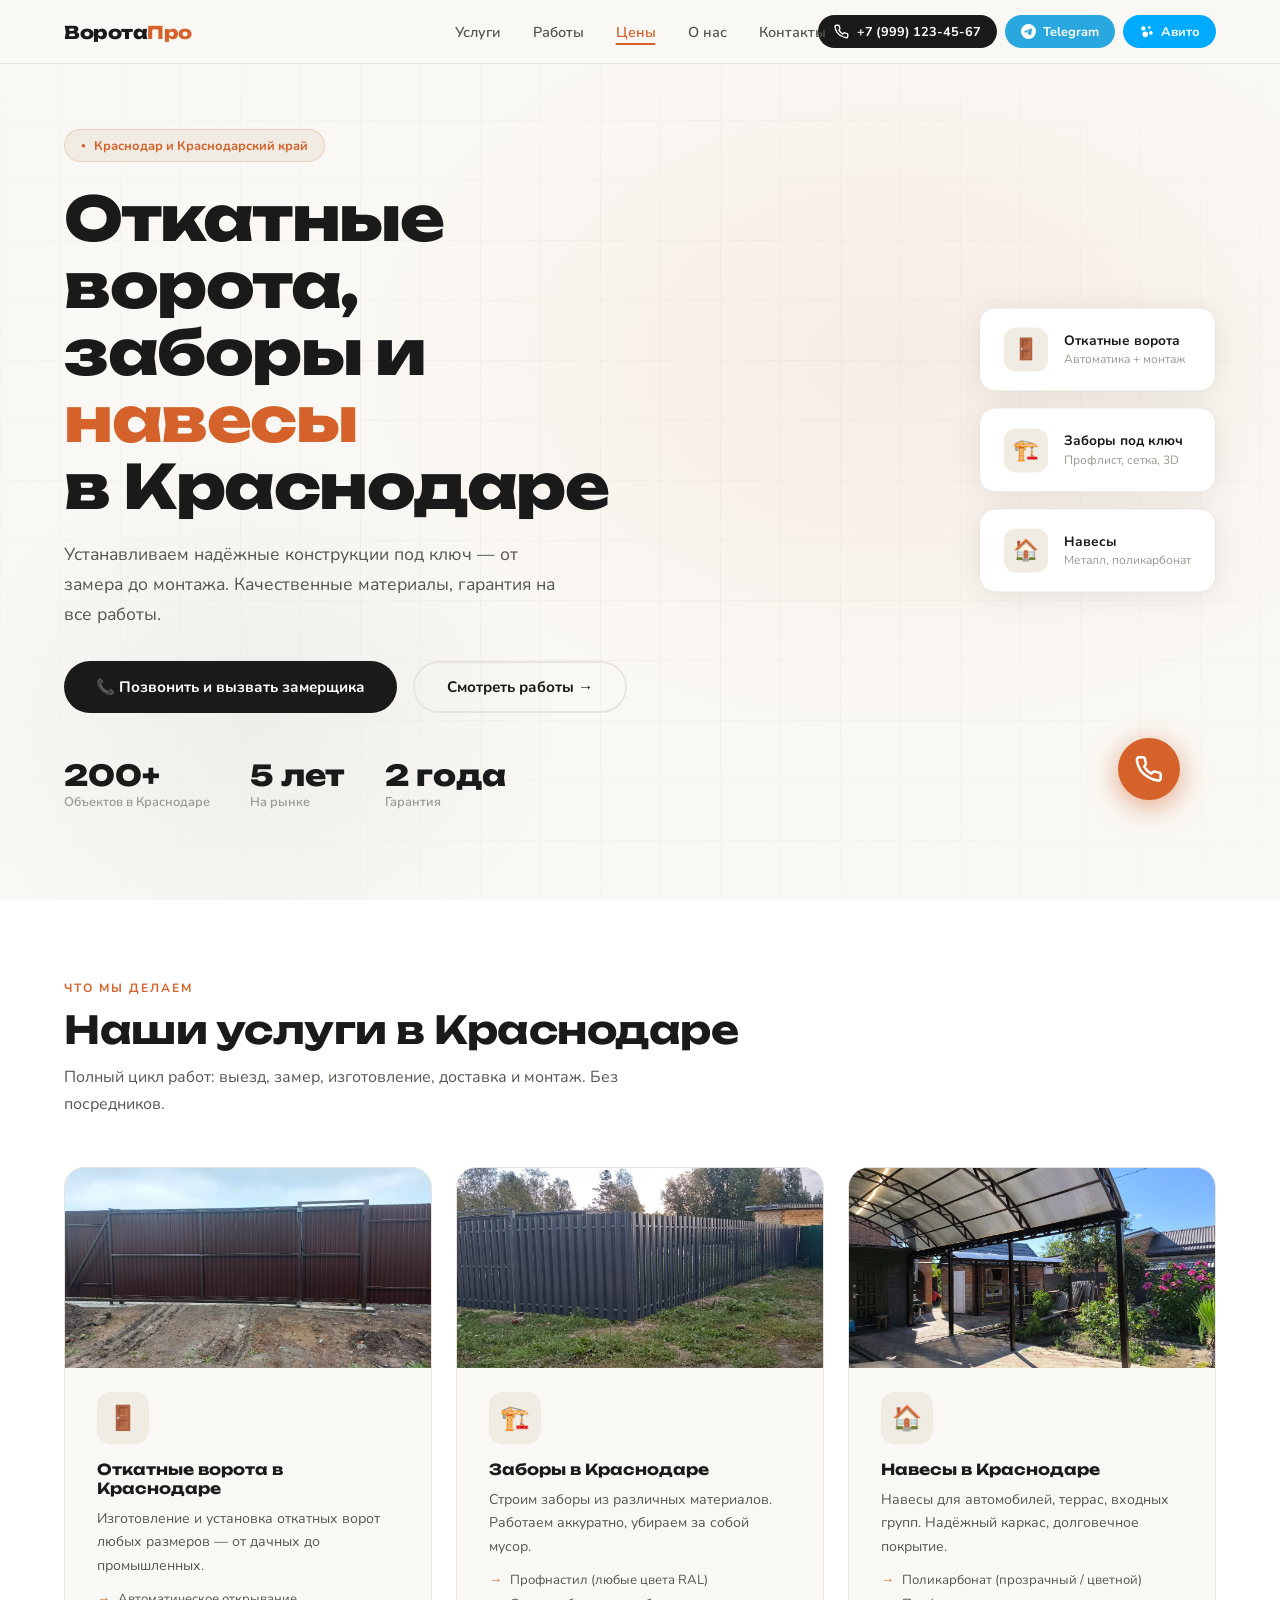
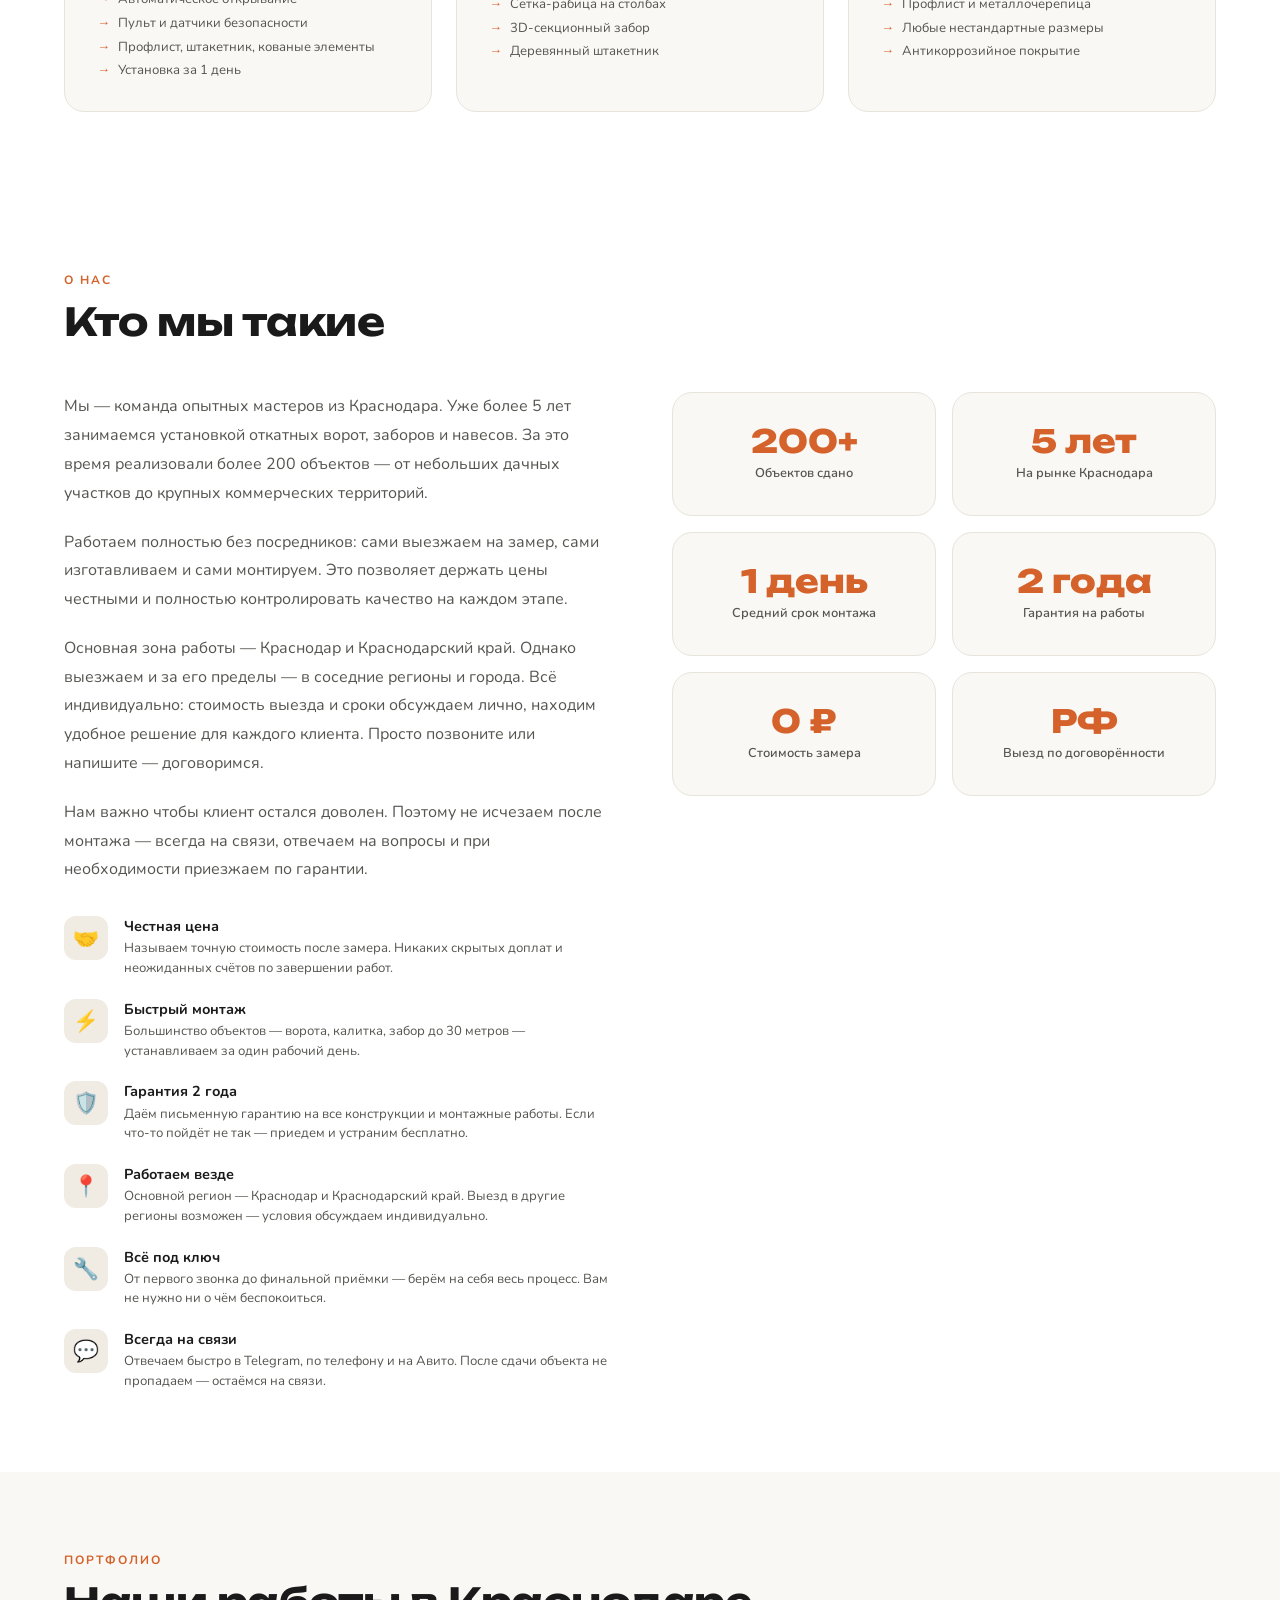
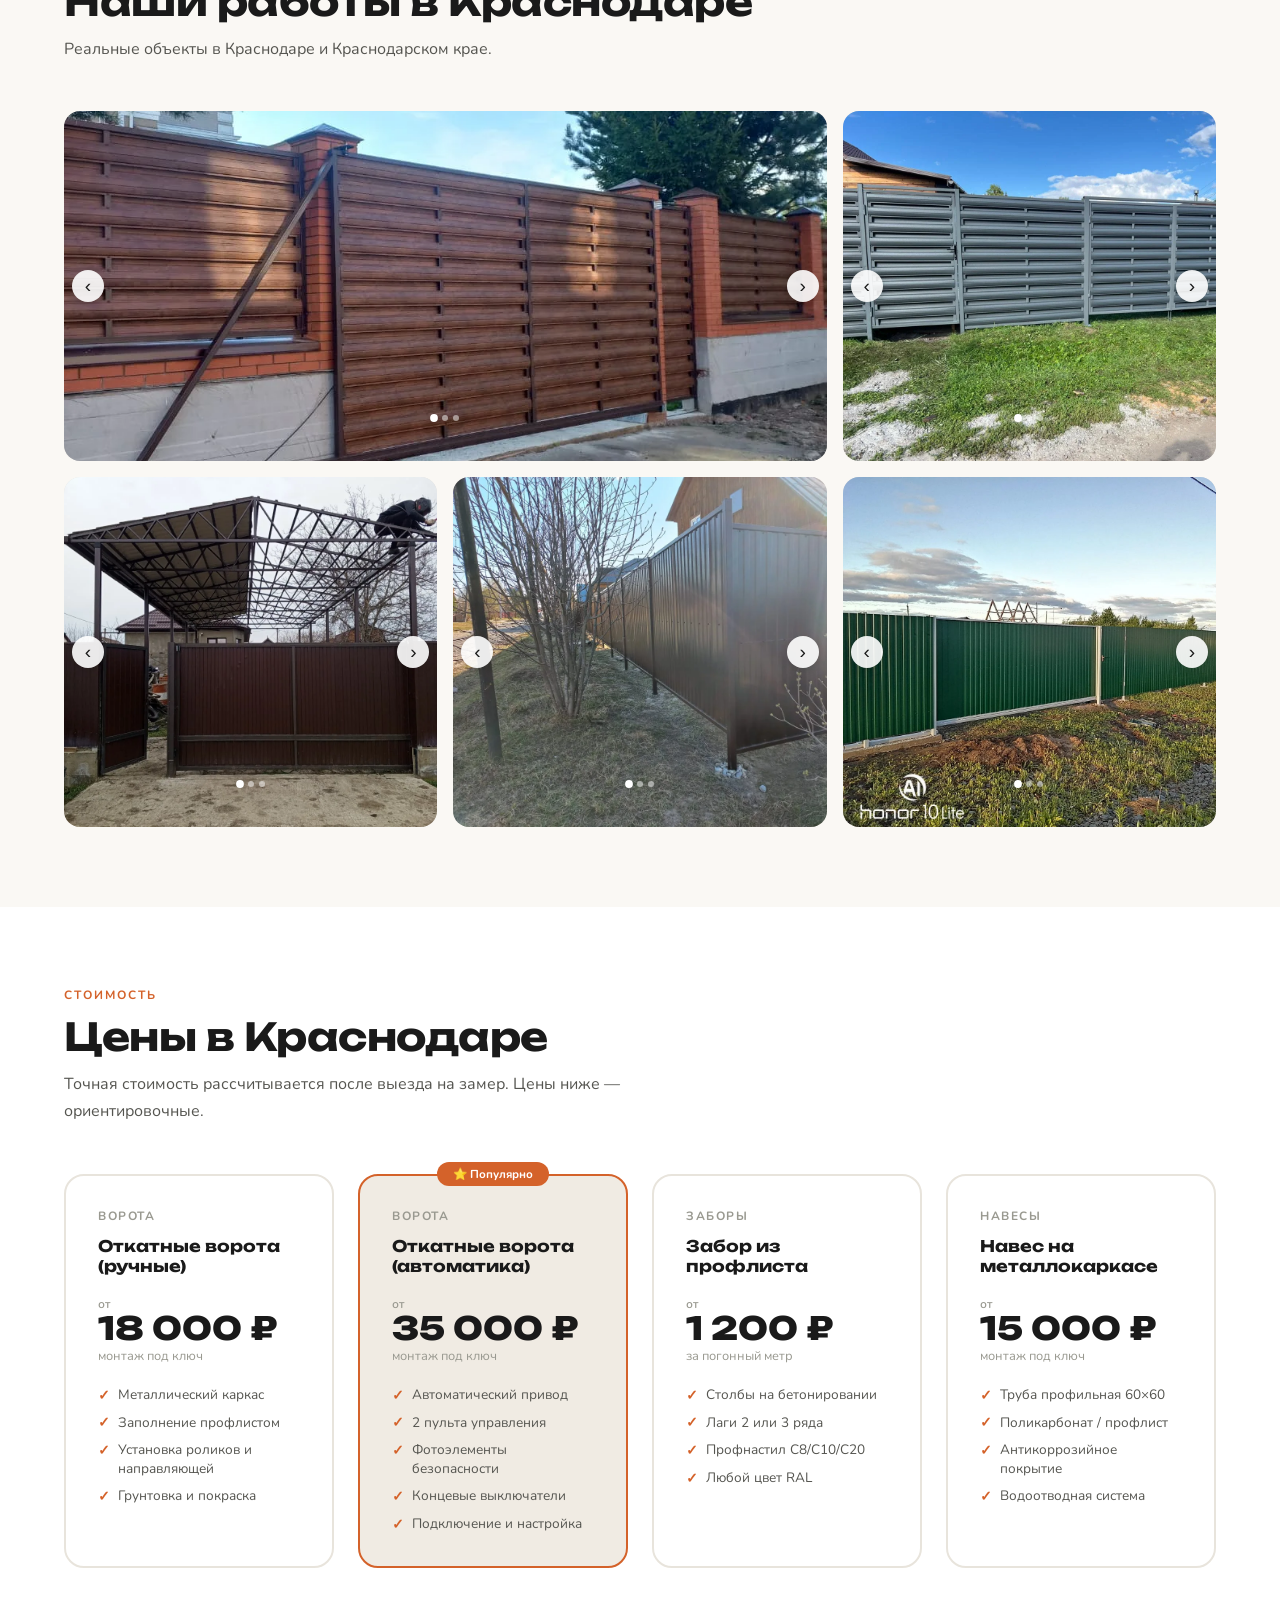
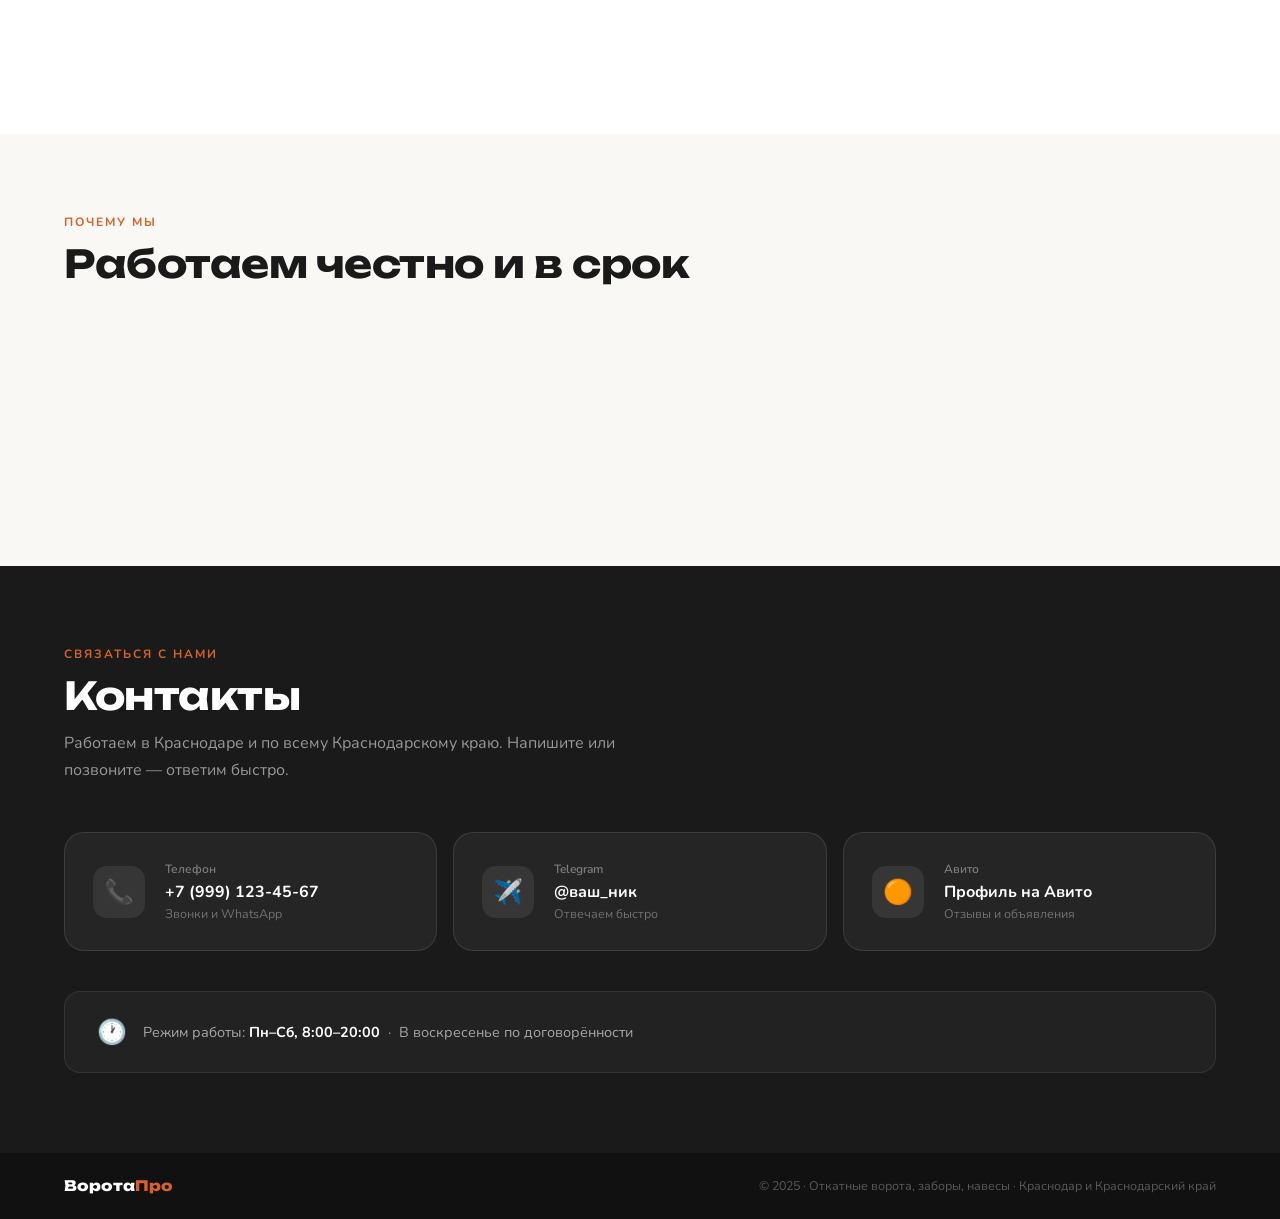
==== index.html @ fba10640 "Add files via upload" ====
<!DOCTYPE html>
<html lang="ru">
<head>
  <meta charset="UTF-8" />
  <meta name="viewport" content="width=device-width, initial-scale=1.0"/>

  <!-- ===== SEO PRIMARY ===== -->
  <title>Откатные ворота Краснодар — установка под ключ | ВоротаПро</title>
  <meta name="description" content="Установка откатных ворот, заборов и навесов в Краснодаре и Краснодарском крае. Монтаж за 1 день, гарантия 2 года, бесплатный замер. Звоните: +7 (999) 123-45-67"/>
  <meta name="keywords" content="откатные ворота Краснодар, установка ворот Краснодар, заборы Краснодар, навесы Краснодар, откатные ворота под ключ Краснодарский край, забор из профлиста Краснодар, автоматические ворота Краснодар, ворота цена Краснодар"/>
  <meta name="robots" content="index, follow"/>
  <meta name="author" content="ВоротаПро Краснодар"/>
  <link rel="canonical" href="https://vorotapro-krd.ru/"/>

  <!-- ===== OG / SOCIAL ===== -->
  <meta property="og:type" content="website"/>
  <meta property="og:title" content="Откатные ворота Краснодар — ВоротаПро"/>
  <meta property="og:description" content="Установка откатных ворот, заборов и навесов в Краснодаре. Монтаж за 1 день, гарантия 2 года, замер бесплатно."/>
  <meta property="og:url" content="https://vorotapro-krd.ru/"/>
  <meta property="og:locale" content="ru_RU"/>
  <meta name="twitter:card" content="summary_large_image"/>

  <!-- ===== GEO ===== -->
  <meta name="geo.region" content="RU-KDA"/>
  <meta name="geo.placename" content="Краснодар"/>

  <!-- ===== SCHEMA.ORG ===== -->
  <script type="application/ld+json">
  {
    "@context": "https://schema.org",
    "@type": "LocalBusiness",
    "name": "ВоротаПро",
    "description": "Установка откатных ворот, заборов и навесов в Краснодаре и Краснодарском крае",
    "url": "https://vorotapro-krd.ru",
    "telephone": "+79991234567",
    "address": {
      "@type": "PostalAddress",
      "addressLocality": "Краснодар",
      "addressRegion": "Краснодарский край",
      "addressCountry": "RU"
    },
    "areaServed": { "@type": "State", "name": "Краснодарский край" },
    "openingHours": "Mo-Sa 08:00-20:00",
    "priceRange": "₽₽",
    "hasOfferCatalog": {
      "@type": "OfferCatalog",
      "name": "Услуги",
      "itemListElement": [
        { "@type": "Offer", "itemOffered": { "@type": "Service", "name": "Установка откатных ворот в Краснодаре" }},
        { "@type": "Offer", "itemOffered": { "@type": "Service", "name": "Установка заборов в Краснодаре" }},
        { "@type": "Offer", "itemOffered": { "@type": "Service", "name": "Установка навесов в Краснодаре" }}
      ]
    }
  }
  </script>

  <link href="https://fonts.googleapis.com/css2?family=Unbounded:wght@400;600;800&family=Nunito:wght@400;500;600&display=swap" rel="stylesheet"/>
  <link rel="stylesheet" href="style.css"/>
</head>
<body>

<!-- NAV -->
<nav>
  <a class="nav-logo" href="#" aria-label="ВоротаПро Краснодар — главная">Ворота<span>Про</span></a>
  <ul class="nav-links">
    <li><a href="#services">Услуги</a></li>
    <li><a href="#gallery">Работы</a></li>
    <li><a href="#prices">Цены</a></li>
    <li><a href="#about">О нас</a></li>
    <li><a href="#contacts">Контакты</a></li>
  </ul>
  <div class="nav-contacts">
    <a href="tel:+79991234567" class="nav-contact-btn nav-phone" title="Позвонить">
      <svg width="15" height="15" viewBox="0 0 24 24" fill="none" stroke="currentColor" stroke-width="2.2" stroke-linecap="round" stroke-linejoin="round"><path d="M22 16.92v3a2 2 0 0 1-2.18 2 19.79 19.79 0 0 1-8.63-3.07A19.5 19.5 0 0 1 4.69 13a19.79 19.79 0 0 1-3.07-8.67A2 2 0 0 1 3.6 2h3a2 2 0 0 1 2 1.72c.127.96.361 1.903.7 2.81a2 2 0 0 1-.45 2.11L7.91 9.91a16 16 0 0 0 6.06 6.06l1.27-1.27a2 2 0 0 1 2.11-.45c.907.339 1.85.573 2.81.7A2 2 0 0 1 22 16.92z"/></svg>
      <span>+7 (999) 123-45-67</span>
    </a>
    <a href="https://t.me/username" target="_blank" rel="noopener" class="nav-contact-btn nav-tg" title="Telegram">
      <svg width="15" height="15" viewBox="0 0 24 24" fill="currentColor"><path d="M11.944 0A12 12 0 0 0 0 12a12 12 0 0 0 12 12 12 12 0 0 0 12-12A12 12 0 0 0 12 0a12 12 0 0 0-.056 0zm4.962 7.224c.1-.002.321.023.465.14a.506.506 0 0 1 .171.325c.016.093.036.306.02.472-.18 1.898-.962 6.502-1.36 8.627-.168.9-.499 1.201-.82 1.23-.696.065-1.225-.46-1.9-.902-1.056-.693-1.653-1.124-2.678-1.8-1.185-.78-.417-1.21.258-1.91.177-.184 3.247-2.977 3.307-3.23.007-.032.014-.15-.056-.212s-.174-.041-.249-.024c-.106.024-1.793 1.14-5.061 3.345-.48.33-.913.49-1.302.48-.428-.008-1.252-.241-1.865-.44-.752-.245-1.349-.374-1.297-.789.027-.216.325-.437.893-.663 3.498-1.524 5.83-2.529 6.998-3.014 3.332-1.386 4.025-1.627 4.476-1.635z"/></svg>
      <span>Telegram</span>
    </a>
    <a href="https://www.avito.ru" target="_blank" rel="noopener" class="nav-contact-btn nav-avito" title="Авито">
      <svg width="15" height="15" viewBox="0 0 24 24" fill="currentColor"><circle cx="7" cy="7" r="3.5"/><circle cx="16.5" cy="5.5" r="2"/><circle cx="19" cy="14" r="3"/><circle cx="10" cy="16.5" r="4.5"/></svg>
      <span>Авито</span>
    </a>
  </div>
</nav>

<!-- HERO -->
<section class="hero">
  <div class="hero-bg"></div>
  <div class="hero-grid-bg"></div>
  <div class="hero-content">
    <div class="hero-badge">Краснодар и Краснодарский край</div>
    <h1>Откатные ворота,<br/>заборы и <span>навесы</span><br/>в Краснодаре</h1>
    <p class="hero-sub">Устанавливаем надёжные конструкции под ключ — от замера до монтажа. Качественные материалы, гарантия на все работы.</p>
    <div class="hero-actions">
      <a href="tel:+79991234567" class="btn-primary">📞 Позвонить и вызвать замерщика</a>
      <a href="#gallery" class="btn-secondary">Смотреть работы →</a>
    </div>
    <div class="hero-stats">
      <div class="stat-item">
        <div class="stat-num">200+</div>
        <div class="stat-label">Объектов в Краснодаре</div>
      </div>
      <div class="stat-item">
        <div class="stat-num">5 лет</div>
        <div class="stat-label">На рынке</div>
      </div>
      <div class="stat-item">
        <div class="stat-num">2 года</div>
        <div class="stat-label">Гарантия</div>
      </div>
    </div>
  </div>
  <div class="hero-visual" aria-hidden="true">
    <div class="hero-card">
      <div class="hero-card-icon">🚪</div>
      <div>
        <div class="hero-card-text">Откатные ворота</div>
        <div class="hero-card-sub">Автоматика + монтаж</div>
      </div>
    </div>
    <div class="hero-card">
      <div class="hero-card-icon">🏗️</div>
      <div>
        <div class="hero-card-text">Заборы под ключ</div>
        <div class="hero-card-sub">Профлист, сетка, 3D</div>
      </div>
    </div>
    <div class="hero-card">
      <div class="hero-card-icon">🏠</div>
      <div>
        <div class="hero-card-text">Навесы</div>
        <div class="hero-card-sub">Металл, поликарбонат</div>
      </div>
    </div>
  </div>
</section>

<!-- SERVICES -->
<section id="services" aria-label="Наши услуги в Краснодаре">
  <div class="section-label">Что мы делаем</div>
  <h2 class="section-title">Наши услуги в Краснодаре</h2>
  <p class="section-sub">Полный цикл работ: выезд, замер, изготовление, доставка и монтаж. Без посредников.</p>
  <div class="services-grid">

    <!-- Ворота -->
    <article class="service-card reveal">
      <div class="service-photo">
        <img src="foto/otkat.webp" alt="Откатные ворота Краснодар"/>
      </div>
      <div class="service-body">
        <div class="service-icon">🚪</div>
        <h3 class="service-title">Откатные ворота в Краснодаре</h3>
        <p class="service-desc">Изготовление и установка откатных ворот любых размеров — от дачных до промышленных.</p>
        <ul class="service-features">
          <li>Автоматическое открывание</li>
          <li>Пульт и датчики безопасности</li>
          <li>Профлист, штакетник, кованые элементы</li>
          <li>Установка за 1 день</li>
        </ul>
      </div>
    </article>

    <!-- Заборы -->
    <article class="service-card reveal">
      <div class="service-photo">
        <img src="foto/zabor.webp" alt="Заборы Краснодар"/>
      </div>
      <div class="service-body">
        <div class="service-icon">🏗️</div>
        <h3 class="service-title">Заборы в Краснодаре</h3>
        <p class="service-desc">Строим заборы из различных материалов. Работаем аккуратно, убираем за собой мусор.</p>
        <ul class="service-features">
          <li>Профнастил (любые цвета RAL)</li>
          <li>Сетка-рабица на столбах</li>
          <li>3D-секционный забор</li>
          <li>Деревянный штакетник</li>
        </ul>
      </div>
    </article>

    <!-- Навесы -->
    <article class="service-card reveal">
      <div class="service-photo">
        <img src="foto/naves.webp" alt="Навесы Краснодар"/>
      </div>
      <div class="service-body">
        <div class="service-icon">🏠</div>
        <h3 class="service-title">Навесы в Краснодаре</h3>
        <p class="service-desc">Навесы для автомобилей, террас, входных групп. Надёжный каркас, долговечное покрытие.</p>
        <ul class="service-features">
          <li>Поликарбонат (прозрачный / цветной)</li>
          <li>Профлист и металлочерепица</li>
          <li>Любые нестандартные размеры</li>
          <li>Антикоррозийное покрытие</li>
        </ul>
      </div>
    </article>

  </div>
</section>

<!-- ABOUT -->
<section id="about" aria-label="О компании ВоротаПро Краснодар">
  <div class="section-label">О нас</div>
  <h2 class="section-title">Кто мы такие</h2>
  <div class="about-grid">

    <div class="about-text">
      <p>Мы — команда опытных мастеров из Краснодара. Уже более 5 лет занимаемся установкой откатных ворот, заборов и навесов. За это время реализовали более 200 объектов — от небольших дачных участков до крупных коммерческих территорий.</p>
      <p>Работаем полностью без посредников: сами выезжаем на замер, сами изготавливаем и сами монтируем. Это позволяет держать цены честными и полностью контролировать качество на каждом этапе.</p>
      <p>Основная зона работы — Краснодар и Краснодарский край. Однако выезжаем и за его пределы — в соседние регионы и города. Всё индивидуально: стоимость выезда и сроки обсуждаем лично, находим удобное решение для каждого клиента. Просто позвоните или напишите — договоримся.</p>
      <p>Нам важно чтобы клиент остался доволен. Поэтому не исчезаем после монтажа — всегда на связи, отвечаем на вопросы и при необходимости приезжаем по гарантии.</p>

      <div class="about-values">
        <div class="about-value">
          <div class="about-value-icon">🤝</div>
          <div>
            <div class="about-value-title">Честная цена</div>
            <div class="about-value-text">Называем точную стоимость после замера. Никаких скрытых доплат и неожиданных счётов по завершении работ.</div>
          </div>
        </div>
        <div class="about-value">
          <div class="about-value-icon">⚡</div>
          <div>
            <div class="about-value-title">Быстрый монтаж</div>
            <div class="about-value-text">Большинство объектов — ворота, калитка, забор до 30 метров — устанавливаем за один рабочий день.</div>
          </div>
        </div>
        <div class="about-value">
          <div class="about-value-icon">🛡️</div>
          <div>
            <div class="about-value-title">Гарантия 2 года</div>
            <div class="about-value-text">Даём письменную гарантию на все конструкции и монтажные работы. Если что-то пойдёт не так — приедем и устраним бесплатно.</div>
          </div>
        </div>
        <div class="about-value">
          <div class="about-value-icon">📍</div>
          <div>
            <div class="about-value-title">Работаем везде</div>
            <div class="about-value-text">Основной регион — Краснодар и Краснодарский край. Выезд в другие регионы возможен — условия обсуждаем индивидуально.</div>
          </div>
        </div>
        <div class="about-value">
          <div class="about-value-icon">🔧</div>
          <div>
            <div class="about-value-title">Всё под ключ</div>
            <div class="about-value-text">От первого звонка до финальной приёмки — берём на себя весь процесс. Вам не нужно ни о чём беспокоиться.</div>
          </div>
        </div>
        <div class="about-value">
          <div class="about-value-icon">💬</div>
          <div>
            <div class="about-value-title">Всегда на связи</div>
            <div class="about-value-text">Отвечаем быстро в Telegram, по телефону и на Авито. После сдачи объекта не пропадаем — остаёмся на связи.</div>
          </div>
        </div>
      </div>
    </div>

    <div class="about-stats">
      <div class="about-stat reveal">
        <div class="about-stat-num">200+</div>
        <div class="about-stat-label">Объектов сдано</div>
      </div>
      <div class="about-stat reveal">
        <div class="about-stat-num">5 лет</div>
        <div class="about-stat-label">На рынке Краснодара</div>
      </div>
      <div class="about-stat reveal">
        <div class="about-stat-num">1 день</div>
        <div class="about-stat-label">Средний срок монтажа</div>
      </div>
      <div class="about-stat reveal">
        <div class="about-stat-num">2 года</div>
        <div class="about-stat-label">Гарантия на работы</div>
      </div>
      <div class="about-stat reveal">
        <div class="about-stat-num">0 ₽</div>
        <div class="about-stat-label">Стоимость замера</div>
      </div>
      <div class="about-stat reveal">
        <div class="about-stat-num">РФ</div>
        <div class="about-stat-label">Выезд по договорённости</div>
      </div>
    </div>

  </div>
</section>

<!-- GALLERY -->
<section id="gallery" aria-label="Галерея наших работ в Краснодаре">
  <div class="section-label">Портфолио</div>
  <h2 class="section-title">Наши работы в Краснодаре</h2>
  <p class="section-sub">Реальные объекты в Краснодаре и Краснодарском крае.</p>

  <div class="gallery-grid">

    <div class="gallery-item reveal" data-slider>
      <div class="slider-track">
        <div class="slide">
          <img src="foto/work/otkat1.webp" alt="Откатные ворота Краснодар"/>
        </div>
        <div class="slide">
          <img src="foto/work/otkat2.webp" alt="Откатные ворота из профлиста Краснодар"/>
        </div>
        <div class="slide">
          <img src="foto/work/otkat3.webp" alt="Установка откатных ворот Краснодар"/>
        </div>
      </div>
      <button class="slider-btn slider-prev">&#8249;</button>
      <button class="slider-btn slider-next">&#8250;</button>
      <div class="slider-dots"></div>
      <div class="overlay"><span class="overlay-tag">Откатные ворота</span></div>
    </div>

    <div class="gallery-item reveal" data-slider>
      <div class="slider-track">
        <div class="slide">
          <img src="foto/work/evro1.webp" alt="Забор из евроштакетника Краснодар"/>
        </div>
        <div class="slide">
          <img src="foto/work/evro2.webp" alt="Забор евроштакетник установка Краснодар"/>
        </div>
        <div class="slide">
          <img src="foto/work/evro3.webp" alt="Забор под ключ Краснодар"/>
        </div>
      </div>
      <button class="slider-btn slider-prev">&#8249;</button>
      <button class="slider-btn slider-next">&#8250;</button>
      <div class="slider-dots"></div>
      <div class="overlay"><span class="overlay-tag">Забор</span></div>
    </div>

    <div class="gallery-item reveal" data-slider>
      <div class="slider-track">
        <div class="slide">
          <img src="foto/work/naves1.webp" alt="Навес из поликарбоната Краснодар"/>
        </div>
        <div class="slide">
          <img src="foto/work/naves2.webp" alt="Навес металлический Краснодар"/>
        </div>
        <div class="slide">
          <img src="foto/work/naves3.webp" alt="Навес под ключ Краснодар"/>
        </div>
      </div>
      <button class="slider-btn slider-prev">&#8249;</button>
      <button class="slider-btn slider-next">&#8250;</button>
      <div class="slider-dots"></div>
      <div class="overlay"><span class="overlay-tag">Навес</span></div>
    </div>

    <div class="gallery-item reveal" data-slider>
      <div class="slider-track">
        <div class="slide">
          <img src="foto/work/sek1.webp" alt="Забор из профнастила Краснодар"/>
        </div>
        <div class="slide">
          <img src="foto/work/sek2.webp" alt="Секционный забор профлист Краснодар"/>
        </div>
        <div class="slide">
          <img src="foto/work/sek3.webp" alt="Забор профнастил цена Краснодар"/>
        </div>
      </div>
      <button class="slider-btn slider-prev">&#8249;</button>
      <button class="slider-btn slider-next">&#8250;</button>
      <div class="slider-dots"></div>
      <div class="overlay"><span class="overlay-tag">Забор профнастил</span></div>
    </div>

    <div class="gallery-item reveal" data-slider>
      <div class="slider-track">
        <div class="slide">
          <img src="foto/work/vorota1.webp" alt="Автоматические ворота Краснодар"/>
        </div>
        <div class="slide">
          <img src="foto/work/vorota2.webp" alt="Ворота с автоматикой и калиткой Краснодар"/>
        </div>
        <div class="slide">
          <img src="foto/work/vorota3.webp" alt="Автоматические откатные ворота Краснодар"/>
        </div>
      </div>
      <button class="slider-btn slider-prev">&#8249;</button>
      <button class="slider-btn slider-next">&#8250;</button>
      <div class="slider-dots"></div>
      <div class="overlay"><span class="overlay-tag">Ворота</span></div>
    </div>

  </div>
</section>

<!-- PRICES -->
<section id="prices" aria-label="Цены на установку ворот и заборов в Краснодаре">
  <div class="section-label">Стоимость</div>
  <h2 class="section-title">Цены в Краснодаре</h2>
  <p class="section-sub">Точная стоимость рассчитывается после выезда на замер. Цены ниже — ориентировочные.</p>
  <div class="prices-grid">
    <div class="price-card reveal">
      <div class="price-category">Ворота</div>
      <div class="price-title">Откатные ворота (ручные)</div>
      <div class="price-from">от</div>
      <div class="price-amount">18 000 ₽</div>
      <div class="price-unit">монтаж под ключ</div>
      <ul class="price-list">
        <li>Металлический каркас</li>
        <li>Заполнение профлистом</li>
        <li>Установка роликов и направляющей</li>
        <li>Грунтовка и покраска</li>
      </ul>
    </div>
    <div class="price-card featured reveal">
      <div class="featured-badge">⭐ Популярно</div>
      <div class="price-category">Ворота</div>
      <div class="price-title">Откатные ворота (автоматика)</div>
      <div class="price-from">от</div>
      <div class="price-amount">35 000 ₽</div>
      <div class="price-unit">монтаж под ключ</div>
      <ul class="price-list">
        <li>Автоматический привод</li>
        <li>2 пульта управления</li>
        <li>Фотоэлементы безопасности</li>
        <li>Концевые выключатели</li>
        <li>Подключение и настройка</li>
      </ul>
    </div>
    <div class="price-card reveal">
      <div class="price-category">Заборы</div>
      <div class="price-title">Забор из профлиста</div>
      <div class="price-from">от</div>
      <div class="price-amount">1 200 ₽</div>
      <div class="price-unit">за погонный метр</div>
      <ul class="price-list">
        <li>Столбы на бетонировании</li>
        <li>Лаги 2 или 3 ряда</li>
        <li>Профнастил С8/С10/С20</li>
        <li>Любой цвет RAL</li>
      </ul>
    </div>
    <div class="price-card reveal">
      <div class="price-category">Навесы</div>
      <div class="price-title">Навес на металлокаркасе</div>
      <div class="price-from">от</div>
      <div class="price-amount">15 000 ₽</div>
      <div class="price-unit">монтаж под ключ</div>
      <ul class="price-list">
        <li>Труба профильная 60×60</li>
        <li>Поликарбонат / профлист</li>
        <li>Антикоррозийное покрытие</li>
        <li>Водоотводная система</li>
      </ul>
    </div>
  </div>
  <div class="price-note reveal">
    💡 <strong>Замер бесплатно.</strong> Выезжаем по Краснодару и Краснодарскому краю, называем точную цену — без скрытых наценок.
  </div>
</section>

<!-- WHY -->
<section id="why" aria-label="Наши преимущества">
  <div class="section-label">Почему мы</div>
  <h2 class="section-title">Работаем честно и в срок</h2>
  <div class="why-grid">
    <div class="why-item reveal">
      <div class="why-num">01</div>
      <div class="why-title">Работаем без предоплаты*</div>
      <div class="why-text">Оплата после завершения работ. Вы ничем не рискуете до момента приёмки.</div>
    </div>
    <div class="why-item reveal">
      <div class="why-num">02</div>
      <div class="why-title">Выезд по Краснодару — бесплатно</div>
      <div class="why-text">Приедем, оценим объект и предоставим точный расчёт стоимости без обязательств.</div>
    </div>
    <div class="why-item reveal">
      <div class="why-num">03</div>
      <div class="why-title">Гарантия 2 года</div>
      <div class="why-text">На все конструкции и монтаж. При необходимости устраняем недостатки бесплатно.</div>
    </div>
    <div class="why-item reveal">
      <div class="why-num">04</div>
      <div class="why-title">Установка за 1 день</div>
      <div class="why-text">Большинство объектов — ворота, калитка, забор до 30 м — монтируем в течение одного дня.</div>
    </div>
  </div>
</section>

<!-- CONTACTS -->
<section id="contacts" aria-label="Контакты ВоротаПро Краснодар">
  <div class="section-label">Связаться с нами</div>
  <h2 class="section-title">Контакты</h2>
  <p class="section-sub">Работаем в Краснодаре и по всему Краснодарскому краю. Напишите или позвоните — ответим быстро.</p>
  <div class="contacts-grid">
    <a href="tel:+79991234567" class="contact-card">
      <div class="contact-icon">📞</div>
      <div>
        <div class="contact-label">Телефон</div>
        <div class="contact-value">+7 (999) 123-45-67</div>
        <div class="contact-hint">Звонки и WhatsApp</div>
      </div>
    </a>
    <a href="https://t.me/username" target="_blank" rel="noopener" class="contact-card">
      <div class="contact-icon">✈️</div>
      <div>
        <div class="contact-label">Telegram</div>
        <div class="contact-value">@ваш_ник</div>
        <div class="contact-hint">Отвечаем быстро</div>
      </div>
    </a>
    <a href="https://www.avito.ru" target="_blank" rel="noopener" class="contact-card">
      <div class="contact-icon">🟠</div>
      <div>
        <div class="contact-label">Авито</div>
        <div class="contact-value">Профиль на Авито</div>
        <div class="contact-hint">Отзывы и объявления</div>
      </div>
    </a>
  </div>
  <div class="work-hours">
    <div class="work-hours-icon">🕐</div>
    <div class="work-hours-text">
      Режим работы: <strong>Пн–Сб, 8:00–20:00</strong> &nbsp;·&nbsp; В воскресенье по договорённости
    </div>
  </div>
</section>

<!-- FOOTER -->
<footer>
  <a class="footer-logo" href="#" aria-label="ВоротаПро Краснодар">Ворота<span>Про</span></a>
  <div class="footer-copy">© 2025 · Откатные ворота, заборы, навесы · Краснодар и Краснодарский край</div>
</footer>

<!-- FLOATING CALL BUTTON -->
<a href="tel:+79991234567" class="float-call" aria-label="Позвонить нам">
  <span class="float-call-tooltip">Позвонить</span>
  <svg viewBox="0 0 24 24" fill="none" stroke="currentColor" stroke-width="2.2" stroke-linecap="round" stroke-linejoin="round">
    <path d="M22 16.92v3a2 2 0 0 1-2.18 2 19.79 19.79 0 0 1-8.63-3.07A19.5 19.5 0 0 1 4.69 13a19.79 19.79 0 0 1-3.07-8.67A2 2 0 0 1 3.6 2h3a2 2 0 0 1 2 1.72c.127.96.361 1.903.7 2.81a2 2 0 0 1-.45 2.11L7.91 9.91a16 16 0 0 0 6.06 6.06l1.27-1.27a2 2 0 0 1 2.11-.45c.907.339 1.85.573 2.81.7A2 2 0 0 1 22 16.92z"/>
  </svg>
</a>

<script src="scirpt.js"></script>
</body>
</html>
---- style.css ----
*, *::before, *::after { box-sizing: border-box; margin: 0; padding: 0; }

:root {
  --cream: #faf8f4;
  --white: #ffffff;
  --charcoal: #1a1a1a;
  --mid: #555550;
  --muted: #999990;
  --accent: #d4622a;
  --accent-light: #f0ebe3;
  --steel: #3a4a5c;
  --border: #e8e4dc;
  --shadow: 0 4px 32px rgba(0,0,0,0.08);
}

html { scroll-behavior: smooth; }

body {
  font-family: 'Nunito', sans-serif;
  background: var(--cream);
  color: var(--charcoal);
  overflow-x: hidden;
}

/* ===================== NAV ===================== */
nav {
  position: fixed; top: 0; left: 0; right: 0; z-index: 100;
  background: rgba(250,248,244,0.95);
  backdrop-filter: blur(12px);
  border-bottom: 1px solid var(--border);
  padding: 0 5%;
  display: flex; align-items: center; justify-content: space-between;
  height: 64px;
}
.nav-logo {
  font-family: 'Unbounded', sans-serif;
  font-size: 1.1rem; font-weight: 800;
  color: var(--charcoal);
  text-decoration: none;
  letter-spacing: -0.5px;
  flex-shrink: 0;
}
.nav-logo span { color: var(--accent); }
.nav-links {
  display: flex; gap: 2rem; list-style: none;
  position: absolute; left: 50%; transform: translateX(-50%);
}
.nav-links a {
  text-decoration: none; color: var(--mid);
  font-size: 0.9rem; font-weight: 600;
  transition: color 0.2s;
  position: relative; padding-bottom: 3px;
}
.nav-links a::after {
  content: '';
  position: absolute; left: 0; bottom: 0; right: 0;
  height: 2px; background: var(--accent);
  transform: scaleX(0); transform-origin: left;
  transition: transform 0.25s ease;
  border-radius: 2px;
}
.nav-links a:hover::after,
.nav-links a.active::after { transform: scaleX(1); }
.nav-links a:hover,
.nav-links a.active { color: var(--accent); }

.nav-contacts {
  display: flex; align-items: center; gap: 0.5rem; flex-shrink: 0;
}
.nav-contact-btn {
  display: inline-flex; align-items: center; gap: 0.45rem;
  padding: 0.45rem 1rem; border-radius: 50px;
  text-decoration: none; font-size: 0.8rem; font-weight: 700;
  transition: background 0.2s, transform 0.2s, box-shadow 0.2s;
  white-space: nowrap;
}
.nav-contact-btn:hover { transform: translateY(-1px); box-shadow: 0 4px 12px rgba(0,0,0,0.12); }
.nav-phone { background: var(--charcoal); color: #fff; }
.nav-phone:hover { background: var(--accent); }
.nav-tg { background: #29a8e0; color: #fff; }
.nav-tg:hover { background: #1a8fc7; }
.nav-avito { background: #00aaff; color: #fff; }
.nav-avito:hover { background: #0090dd; }

@media (max-width: 1100px) {
  .nav-phone span { display: none; }
  .nav-contact-btn { padding: 0.45rem 0.65rem; }
}
@media (max-width: 900px) { .nav-links { display: none; } }
@media (max-width: 700px) {
  nav { padding: 0 4%; }
  .nav-tg span, .nav-avito span { display: none; }
}

/* ===================== HERO ===================== */
.hero {
  min-height: 100vh;
  display: flex; align-items: center;
  padding: 120px 5% 80px;
  position: relative;
  overflow: hidden;
}
.hero-bg {
  position: absolute; inset: 0; z-index: 0;
  background:
    radial-gradient(ellipse 60% 60% at 70% 40%, rgba(212,98,42,0.08) 0%, transparent 70%),
    radial-gradient(ellipse 40% 50% at 20% 80%, rgba(58,74,92,0.06) 0%, transparent 60%);
}
.hero-grid-bg {
  position: absolute; inset: 0; z-index: 0;
  background-image:
    linear-gradient(var(--border) 1px, transparent 1px),
    linear-gradient(90deg, var(--border) 1px, transparent 1px);
  background-size: 60px 60px;
  opacity: 0.4;
  mask-image: radial-gradient(ellipse 80% 80% at 50% 50%, black 30%, transparent 100%);
}
.hero-content { position: relative; z-index: 1; max-width: 640px; }
.hero-badge {
  display: inline-flex; align-items: center; gap: 0.5rem;
  background: var(--accent-light); border: 1px solid rgba(212,98,42,0.2);
  color: var(--accent); border-radius: 50px;
  padding: 0.4rem 1rem; font-size: 0.8rem; font-weight: 700;
  margin-bottom: 1.5rem;
  animation: fadeUp 0.6s ease both;
}
.hero-badge::before { content: '●'; font-size: 0.5rem; }
h1 {
  font-family: 'Unbounded', sans-serif;
  font-size: clamp(2rem, 5vw, 3.8rem);
  font-weight: 800; line-height: 1.1;
  letter-spacing: -1.5px;
  color: var(--charcoal);
  animation: fadeUp 0.6s 0.1s ease both;
}
h1 span { color: var(--accent); }
.hero-sub {
  margin-top: 1.2rem;
  font-size: 1.1rem; color: var(--mid); line-height: 1.7;
  max-width: 500px;
  animation: fadeUp 0.6s 0.2s ease both;
}
.hero-actions {
  margin-top: 2rem; display: flex; gap: 1rem; flex-wrap: wrap;
  animation: fadeUp 0.6s 0.3s ease both;
}
.btn-primary {
  background: var(--charcoal); color: #fff;
  padding: 0.85rem 2rem; border-radius: 50px;
  text-decoration: none; font-weight: 700; font-size: 0.95rem;
  transition: background 0.2s, transform 0.2s;
  display: inline-flex; align-items: center; gap: 0.5rem;
}
.btn-primary:hover { background: var(--accent); transform: translateY(-2px); }
.btn-secondary {
  background: transparent; color: var(--charcoal);
  padding: 0.85rem 2rem; border-radius: 50px;
  text-decoration: none; font-weight: 700; font-size: 0.95rem;
  border: 2px solid var(--border);
  transition: border-color 0.2s, color 0.2s, transform 0.2s;
  display: inline-flex; align-items: center; gap: 0.5rem;
}
.btn-secondary:hover { border-color: var(--accent); color: var(--accent); transform: translateY(-2px); }

.hero-stats {
  margin-top: 3rem;
  display: flex; gap: 2.5rem; flex-wrap: wrap;
  animation: fadeUp 0.6s 0.4s ease both;
}
.stat-num {
  font-family: 'Unbounded', sans-serif;
  font-size: 1.8rem; font-weight: 800; color: var(--charcoal); line-height: 1;
}
.stat-label { font-size: 0.8rem; color: var(--muted); margin-top: 0.2rem; font-weight: 600; }

.hero-visual {
  position: absolute; right: 5%; top: 50%; transform: translateY(-50%);
  z-index: 1;
  display: flex; flex-direction: column; gap: 1rem;
  animation: fadeLeft 0.8s 0.3s ease both;
}
@media (max-width: 960px) { .hero-visual { display: none; } }
.hero-card {
  background: var(--white);
  border: 1px solid var(--border);
  border-radius: 16px;
  padding: 1.2rem 1.5rem;
  box-shadow: var(--shadow);
  display: flex; align-items: center; gap: 1rem;
  min-width: 220px;
}
.hero-card-icon {
  width: 44px; height: 44px;
  background: var(--accent-light);
  border-radius: 12px;
  display: flex; align-items: center; justify-content: center;
  font-size: 1.3rem; flex-shrink: 0;
}
.hero-card-text { font-size: 0.85rem; font-weight: 700; color: var(--charcoal); }
.hero-card-sub { font-size: 0.75rem; color: var(--muted); margin-top: 0.1rem; }

/* ===================== SECTIONS ===================== */
section { padding: 80px 5%; }
.section-label {
  font-size: 0.75rem; font-weight: 700; letter-spacing: 2px;
  text-transform: uppercase; color: var(--accent);
  margin-bottom: 0.75rem;
}
.section-title {
  font-family: 'Unbounded', sans-serif;
  font-size: clamp(1.6rem, 3vw, 2.4rem);
  font-weight: 700; letter-spacing: -0.5px;
  line-height: 1.15; color: var(--charcoal);
}
.section-sub {
  margin-top: 0.75rem;
  font-size: 1rem; color: var(--mid); max-width: 560px; line-height: 1.7;
}

/* ===================== SERVICES ===================== */
#services { background: var(--white); }
.services-grid {
  display: grid;
  grid-template-columns: repeat(auto-fit, minmax(300px, 1fr));
  gap: 1.5rem; margin-top: 3rem;
}
.service-card {
  background: var(--cream);
  border: 1px solid var(--border);
  border-radius: 20px;
  overflow: hidden;
  transition: transform 0.25s, box-shadow 0.25s;
  position: relative;
}
.service-card::after {
  content: '';
  position: absolute; bottom: 0; left: 0; right: 0;
  height: 3px; background: var(--accent);
  transform: scaleX(0); transition: transform 0.3s;
  transform-origin: left;
}
.service-card:hover { transform: translateY(-4px); box-shadow: var(--shadow); }
.service-card:hover::after { transform: scaleX(1); }
.service-body { padding: 1.5rem 2rem 2rem; }
.service-icon {
  width: 52px; height: 52px;
  background: var(--accent-light);
  border-radius: 14px;
  display: flex; align-items: center; justify-content: center;
  font-size: 1.5rem; margin-bottom: 1rem;
}
.service-title {
  font-family: 'Unbounded', sans-serif;
  font-size: 0.95rem; font-weight: 700; margin-bottom: 0.6rem;
  color: var(--charcoal);
}
.service-desc { font-size: 0.88rem; color: var(--mid); line-height: 1.65; }
.service-features {
  margin-top: 0.85rem; list-style: none; display: flex; flex-direction: column; gap: 0.35rem;
}
.service-features li {
  font-size: 0.82rem; color: var(--mid); display: flex; align-items: center; gap: 0.5rem;
}
.service-features li::before { content: '→'; color: var(--accent); font-weight: 700; }

/* ===================== SERVICE SLIDER ===================== */
.service-slider {
  position: relative;
  overflow: hidden;
  background: #e8e4dc;
  height: 200px;
  cursor: grab;
}
.service-slider:active { cursor: grabbing; }
.slider-track {
  display: flex;
  height: 100%;
  transition: transform 0.4s cubic-bezier(0.4, 0, 0.2, 1);
  will-change: transform;
}
.slide {
  min-width: 100%;
  height: 100%;
  flex-shrink: 0;
  display: flex;
  align-items: center;
  justify-content: center;
  overflow: hidden;
}
.slide img {
  width: 100%; height: 100%;
  object-fit: cover;
  display: block;
}
.slide-placeholder {
  flex-direction: column;
  gap: 0.5rem;
  background: linear-gradient(135deg, #e8e4dc 0%, #d8d3c8 100%);
}
.slide-placeholder svg { width: 55%; height: 55%; opacity: 0.3; }
.slide-placeholder span {
  font-size: 0.72rem; color: var(--muted); font-weight: 600;
  text-align: center; padding: 0 1rem;
}

.slider-btn {
  position: absolute; top: 50%; transform: translateY(-50%);
  width: 32px; height: 32px; border-radius: 50%;
  border: none; cursor: pointer;
  background: rgba(255,255,255,0.9);
  color: var(--charcoal);
  font-size: 1.2rem; line-height: 1;
  display: flex; align-items: center; justify-content: center;
  box-shadow: 0 2px 8px rgba(0,0,0,0.15);
  transition: background 0.2s, transform 0.2s;
  z-index: 2;
  padding: 0;
}
.slider-btn:hover { background: var(--accent); color: #fff; transform: translateY(-50%) scale(1.1); }
.slider-prev { left: 8px; }
.slider-next { right: 8px; }

.slider-dots {
  position: absolute; bottom: 8px; left: 50%; transform: translateX(-50%);
  display: flex; gap: 5px; z-index: 2;
}
.slider-dot {
  width: 6px; height: 6px; border-radius: 50%;
  background: rgba(255,255,255,0.5);
  cursor: pointer; transition: background 0.2s, transform 0.2s;
  border: none;
}
.slider-dot.active {
  background: #fff;
  transform: scale(1.3);
}

/* ===================== GALLERY ===================== */
#gallery { background: var(--cream); }

.gallery-main-slider {
  position: relative;
  border-radius: 20px;
  overflow: hidden;
  margin-top: 2.5rem;
  background: #e8e4dc;
  cursor: grab;
}
.gallery-main-slider:active { cursor: grabbing; }
.gallery-slider-track {
  display: flex;
  transition: transform 0.45s cubic-bezier(0.4, 0, 0.2, 1);
  will-change: transform;
}
.gallery-slide {
  min-width: 100%;
  aspect-ratio: 16/7;
  display: flex;
  align-items: center;
  justify-content: center;
  position: relative;
  overflow: hidden;
  margin: 0;
}
.gallery-slide img {
  width: 100%; height: 100%;
  object-fit: cover;
  display: block;
}
.gallery-slide.slide-placeholder {
  flex-direction: column;
  gap: 1rem;
  background: linear-gradient(135deg, #e8e4dc 0%, #d0cbbf 100%);
}
.gallery-slide.slide-placeholder svg { width: 40%; height: 40%; opacity: 0.25; }
.gallery-slide-label {
  position: absolute; bottom: 0; left: 0; right: 0;
  background: linear-gradient(transparent, rgba(0,0,0,0.55));
  color: #fff; font-weight: 700; font-size: 0.9rem;
  padding: 2rem 1.5rem 1rem;
}
.gallery-slide.slide-placeholder .gallery-slide-label {
  position: static;
  background: none;
  color: var(--muted);
  font-size: 0.8rem; font-weight: 600;
  text-align: center; padding: 0 1rem;
}

.gallery-btn {
  position: absolute; top: 50%; transform: translateY(-50%);
  width: 48px; height: 48px; border-radius: 50%;
  border: none; cursor: pointer;
  background: rgba(255,255,255,0.92);
  color: var(--charcoal);
  font-size: 1.6rem; line-height: 1;
  display: flex; align-items: center; justify-content: center;
  box-shadow: 0 4px 16px rgba(0,0,0,0.15);
  transition: background 0.2s, transform 0.2s;
  z-index: 2; padding: 0;
}
.gallery-btn:hover { background: var(--accent); color: #fff; transform: translateY(-50%) scale(1.08); }
.gallery-prev { left: 16px; }
.gallery-next { right: 16px; }

.gallery-counter {
  position: absolute; top: 14px; right: 16px;
  background: rgba(0,0,0,0.45);
  color: #fff; font-size: 0.78rem; font-weight: 700;
  padding: 0.25rem 0.7rem; border-radius: 50px;
  z-index: 2;
}

.gallery-thumbs {
  display: flex; gap: 0.75rem; margin-top: 1rem; flex-wrap: wrap;
}
.gallery-thumb {
  flex: 1; min-width: 80px;
  background: var(--white);
  border: 2px solid var(--border);
  border-radius: 12px;
  padding: 0.75rem 0.5rem;
  cursor: pointer;
  display: flex; flex-direction: column; align-items: center; gap: 0.35rem;
  transition: border-color 0.2s, transform 0.2s;
}
.gallery-thumb:hover { border-color: var(--accent); transform: translateY(-2px); }
.gallery-thumb.active { border-color: var(--accent); background: var(--accent-light); }
.thumb-icon { font-size: 1.4rem; }
.gallery-thumb span { font-size: 0.72rem; font-weight: 700; color: var(--mid); text-align: center; }

/* ===================== PRICES ===================== */
#prices { background: var(--white); }
.prices-grid {
  display: grid;
  grid-template-columns: repeat(auto-fit, minmax(240px, 1fr));
  gap: 1.5rem; margin-top: 3rem;
}
.price-card {
  border: 2px solid var(--border);
  border-radius: 20px; padding: 2rem;
  transition: border-color 0.2s, transform 0.2s, box-shadow 0.2s;
  position: relative;
}
.price-card.featured {
  border-color: var(--accent);
  background: var(--accent-light);
}
.price-card:hover:not(.featured) { border-color: var(--accent); transform: translateY(-3px); box-shadow: var(--shadow); }
.featured-badge {
  position: absolute; top: -14px; left: 50%; transform: translateX(-50%);
  background: var(--accent); color: #fff;
  padding: 0.25rem 1rem; border-radius: 50px;
  font-size: 0.72rem; font-weight: 700; white-space: nowrap;
}
.price-category {
  font-size: 0.75rem; font-weight: 700; letter-spacing: 1.5px;
  text-transform: uppercase; color: var(--muted); margin-bottom: 0.75rem;
}
.price-title {
  font-family: 'Unbounded', sans-serif;
  font-size: 1rem; font-weight: 700; color: var(--charcoal); margin-bottom: 1.25rem;
}
.price-from { font-size: 0.75rem; color: var(--muted); font-weight: 600; }
.price-amount {
  font-family: 'Unbounded', sans-serif;
  font-size: 2rem; font-weight: 800; color: var(--charcoal); line-height: 1;
}
.price-unit { font-size: 0.8rem; color: var(--muted); margin-top: 0.2rem; margin-bottom: 1.25rem; }
.price-list { list-style: none; display: flex; flex-direction: column; gap: 0.5rem; }
.price-list li {
  font-size: 0.85rem; color: var(--mid);
  display: flex; align-items: flex-start; gap: 0.5rem;
}
.price-list li::before { content: '✓'; color: var(--accent); font-weight: 700; flex-shrink: 0; margin-top: 0.05rem; }
.price-note {
  margin-top: 2rem; padding: 1rem 1.5rem;
  background: var(--accent-light); border-radius: 12px;
  border-left: 3px solid var(--accent);
  font-size: 0.88rem; color: var(--mid); line-height: 1.6;
}

/* ===================== WHY ===================== */
#why { background: var(--cream); }
.why-grid {
  display: grid; grid-template-columns: repeat(auto-fit, minmax(200px, 1fr));
  gap: 1.5rem; margin-top: 3rem;
}
.why-item { display: flex; flex-direction: column; gap: 0.75rem; }
.why-num {
  font-family: 'Unbounded', sans-serif;
  font-size: 2.5rem; font-weight: 800;
  color: var(--accent); line-height: 1; opacity: 0.3;
}
.why-title { font-weight: 700; font-size: 0.95rem; color: var(--charcoal); }
.why-text { font-size: 0.85rem; color: var(--mid); line-height: 1.65; }

/* ===================== CONTACTS ===================== */
#contacts { background: var(--charcoal); }
#contacts .section-label { color: #d4622a; }
#contacts .section-title { color: #fff; }
#contacts .section-sub { color: rgba(255,255,255,0.55); }
.contacts-grid {
  display: grid; grid-template-columns: repeat(auto-fit, minmax(200px, 1fr));
  gap: 1rem; margin-top: 3rem;
}
.contact-card {
  background: rgba(255,255,255,0.05);
  border: 1px solid rgba(255,255,255,0.1);
  border-radius: 20px; padding: 1.75rem;
  text-decoration: none;
  transition: background 0.2s, border-color 0.2s, transform 0.2s;
  display: flex; align-items: center; gap: 1.25rem;
}
.contact-card:hover {
  background: rgba(212,98,42,0.15);
  border-color: rgba(212,98,42,0.4);
  transform: translateY(-3px);
}
.contact-icon {
  width: 52px; height: 52px; border-radius: 14px;
  background: rgba(255,255,255,0.08);
  display: flex; align-items: center; justify-content: center;
  font-size: 1.5rem; flex-shrink: 0;
}
.contact-label { font-size: 0.75rem; color: rgba(255,255,255,0.4); font-weight: 600; margin-bottom: 0.2rem; }
.contact-value { font-size: 1rem; font-weight: 700; color: #fff; }
.contact-hint { font-size: 0.78rem; color: rgba(255,255,255,0.35); margin-top: 0.15rem; }
.work-hours {
  margin-top: 2.5rem; padding: 1.5rem 2rem;
  background: rgba(255,255,255,0.04);
  border: 1px solid rgba(255,255,255,0.08);
  border-radius: 16px;
  display: flex; align-items: center; gap: 1rem; flex-wrap: wrap;
}
.work-hours-icon { font-size: 1.5rem; }
.work-hours-text { font-size: 0.9rem; color: rgba(255,255,255,0.6); }
.work-hours-text strong { color: #fff; }

/* ===================== FOOTER ===================== */
footer {
  background: #111;
  padding: 1.5rem 5%;
  display: flex; align-items: center; justify-content: space-between;
  flex-wrap: wrap; gap: 1rem;
}
.footer-logo {
  font-family: 'Unbounded', sans-serif;
  font-size: 0.9rem; font-weight: 800; color: #fff;
  text-decoration: none;
}
.footer-logo span { color: var(--accent); }
.footer-copy { font-size: 0.78rem; color: rgba(255,255,255,0.3); }

/* ===================== ANIMATIONS ===================== */
@keyframes fadeUp {
  from { opacity: 0; transform: translateY(20px); }
  to   { opacity: 1; transform: translateY(0); }
}
@keyframes fadeLeft {
  from { opacity: 0; transform: translate(20px, -50%); }
  to   { opacity: 1; transform: translate(0, -50%); }
}
.reveal { opacity: 0; transform: translateY(24px); transition: opacity 0.6s ease, transform 0.6s ease; }
.reveal.visible { opacity: 1; transform: translateY(0); }

/* ===================== MOBILE ===================== */
@media (max-width: 700px) {
  section { padding: 60px 4%; }
  .hero { padding: 100px 4% 60px; }
  .services-grid { grid-template-columns: 1fr; }
  .gallery-btn { width: 36px; height: 36px; font-size: 1.2rem; }
  .gallery-prev { left: 8px; }
  .gallery-next { right: 8px; }
  .gallery-thumbs { gap: 0.5rem; }
  .gallery-thumb { min-width: 60px; padding: 0.5rem 0.3rem; }
}
/* ===================== FLOATING CALL BUTTON ===================== */
.float-call {
  position: fixed;
  bottom: 100px;
  right: 100px;
  z-index: 99999;
  width: 62px;
  height: 62px;
  border-radius: 50%;
  background: #d4622a;
  color: #fff;
  text-decoration: none;
  display: flex;
  align-items: center;
  justify-content: center;
  box-shadow: 0 6px 28px rgba(212,98,42,0.55);
  animation: floatPulse 2.5s ease-in-out infinite;
  transition: background 0.2s, transform 0.2s, box-shadow 0.2s;
}
.float-call:hover {
  background: #b84f1f;
  transform: scale(1.12);
  animation: none;
  box-shadow: 0 10px 36px rgba(212,98,42,0.65);
}
.float-call svg {
  width: 28px;
  height: 28px;
  flex-shrink: 0;
}
.float-call-tooltip {
  position: absolute;
  right: 72px;
  background: #1a1a1a;
  color: #fff;
  font-size: 0.8rem;
  font-weight: 700;
  font-family: 'Nunito', sans-serif;
  padding: 0.45rem 1rem;
  border-radius: 8px;
  white-space: nowrap;
  opacity: 0;
  pointer-events: none;
  transition: opacity 0.2s, transform 0.2s;
  transform: translateX(6px);
}
.float-call-tooltip::after {
  content: '';
  position: absolute;
  right: -6px;
  top: 50%;
  transform: translateY(-50%);
  border: 6px solid transparent;
  border-right: none;
  border-left-color: #1a1a1a;
}
.float-call:hover .float-call-tooltip {
  opacity: 1;
  transform: translateX(0);
}
@keyframes floatPulse {
  0%, 100% { box-shadow: 0 6px 24px rgba(212,98,42,0.45); transform: scale(1); }
  50%       { box-shadow: 0 8px 36px rgba(212,98,42,0.7);  transform: scale(1.07); }
}
@media (max-width: 700px) {
  .float-call { bottom: 100px; right: 50px; width: 70px; height: 70px; }
  .float-call-tooltip { display: none; }
}
.service-photo {
  height: 200px;
  overflow: hidden;
  background: #e8e4dc;
}
.service-photo img {
  width: 100%;
  height: 100%;
  object-fit: cover;
  display: block;
}
/* ===================== GALLERY GRID ===================== */
#gallery { background: var(--cream); }
.gallery-grid {
  display: grid;
  grid-template-columns: repeat(3, 1fr);
  grid-template-rows: 350px 350px;
  gap: 1rem;
  margin-top: 3rem;
}
.gallery-item {
  border-radius: 16px;
  overflow: hidden;
  position: relative;
  background: var(--border);
  transition: transform 0.25s;
  cursor: pointer;
}
.gallery-item:nth-child(1) {
  grid-column: span 2;
  grid-row: 1;
}
.gallery-item:nth-child(2) {
  grid-column: 3;
  grid-row: 1;
}
.gallery-item:hover { transform: scale(1.01); }
.gallery-placeholder {
  width: 100%; height: 100%;
  display: flex; flex-direction: column;
  align-items: center; justify-content: center;
  gap: 0.75rem;
  background: linear-gradient(135deg, #e8e4dc 0%, #d8d3c8 100%);
}
.gallery-placeholder svg { width: 50%; height: 50%; opacity: 0.25; }
.ph-text {
  font-size: 0.78rem; color: var(--muted);
  font-weight: 600; text-align: center; padding: 0 1rem;
}
.gallery-item .overlay {
  position: absolute; inset: 0;
  background: rgba(26,26,26,0);
  transition: background 0.3s;
  display: flex; align-items: flex-end; padding: 1rem;
}
.gallery-item:hover .overlay { background: rgba(26,26,26,0.4); }
.overlay-tag {
  background: rgba(255,255,255,0.95);
  color: var(--charcoal);
  padding: 0.3rem 0.8rem; border-radius: 50px;
  font-size: 0.75rem; font-weight: 700;
  opacity: 0; transform: translateY(8px);
  transition: opacity 0.3s, transform 0.3s;
}
.gallery-item:hover .overlay-tag { opacity: 1; transform: translateY(0); }
@media (max-width: 700px) {
  .gallery-grid {
    grid-template-columns: 1fr 1fr;
    grid-template-rows: auto;
  }
  .gallery-item:nth-child(1) { grid-column: span 2; grid-row: auto; }
  .gallery-item:nth-child(2) { grid-column: auto; grid-row: auto; }
}
/* Слайдер внутри gallery-item */
.gallery-item .slider-track {
  display: flex;
  height: 100%;
  transition: transform 0.4s cubic-bezier(0.4, 0, 0.2, 1);
  will-change: transform;
}
.gallery-item .slide {
  min-width: 100%;
  height: 100%;
  flex-shrink: 0;
  display: flex;
  align-items: center;
  justify-content: center;
}
.gallery-item .slide img {
  width: 100%;
  height: 100%;
  object-fit: cover;
  display: block;
}
.gallery-item .slider-dots {
  bottom: 40px;
}
/* ===================== ABOUT ===================== */
#about { background: var(--white); }
.about-grid {
  display: grid;
  grid-template-columns: 1fr 1fr;
  gap: 4rem;
  margin-top: 3rem;
  align-items: start;
}
.about-text p {
  font-size: 1rem;
  color: var(--mid);
  line-height: 1.8;
  margin-bottom: 1.25rem;
}
.about-values {
  display: flex;
  flex-direction: column;
  gap: 1.25rem;
  margin-top: 2rem;
}
.about-value {
  display: flex;
  align-items: flex-start;
  gap: 1rem;
}
.about-value-icon {
  width: 44px; height: 44px;
  background: var(--accent-light);
  border-radius: 12px;
  display: flex; align-items: center; justify-content: center;
  font-size: 1.3rem; flex-shrink: 0;
}
.about-value-title {
  font-weight: 700;
  font-size: 0.9rem;
  color: var(--charcoal);
  margin-bottom: 0.2rem;
}
.about-value-text {
  font-size: 0.82rem;
  color: var(--mid);
  line-height: 1.5;
}
.about-stats {
  display: grid;
  grid-template-columns: 1fr 1fr;
  gap: 1rem;
}
.about-stat {
  background: var(--cream);
  border: 1px solid var(--border);
  border-radius: 20px;
  padding: 2rem 1.5rem;
  text-align: center;
  transition: transform 0.2s, box-shadow 0.2s;
}
.about-stat:hover {
  transform: translateY(-3px);
  box-shadow: var(--shadow);
}
.about-stat-num {
  font-family: 'Unbounded', sans-serif;
  font-size: 2rem;
  font-weight: 800;
  color: var(--accent);
  line-height: 1;
}
.about-stat-label {
  font-size: 0.8rem;
  color: var(--mid);
  font-weight: 600;
  margin-top: 0.5rem;
  line-height: 1.4;
}
@media (max-width: 700px) {
  .about-grid { grid-template-columns: 1fr; gap: 2rem; }
}
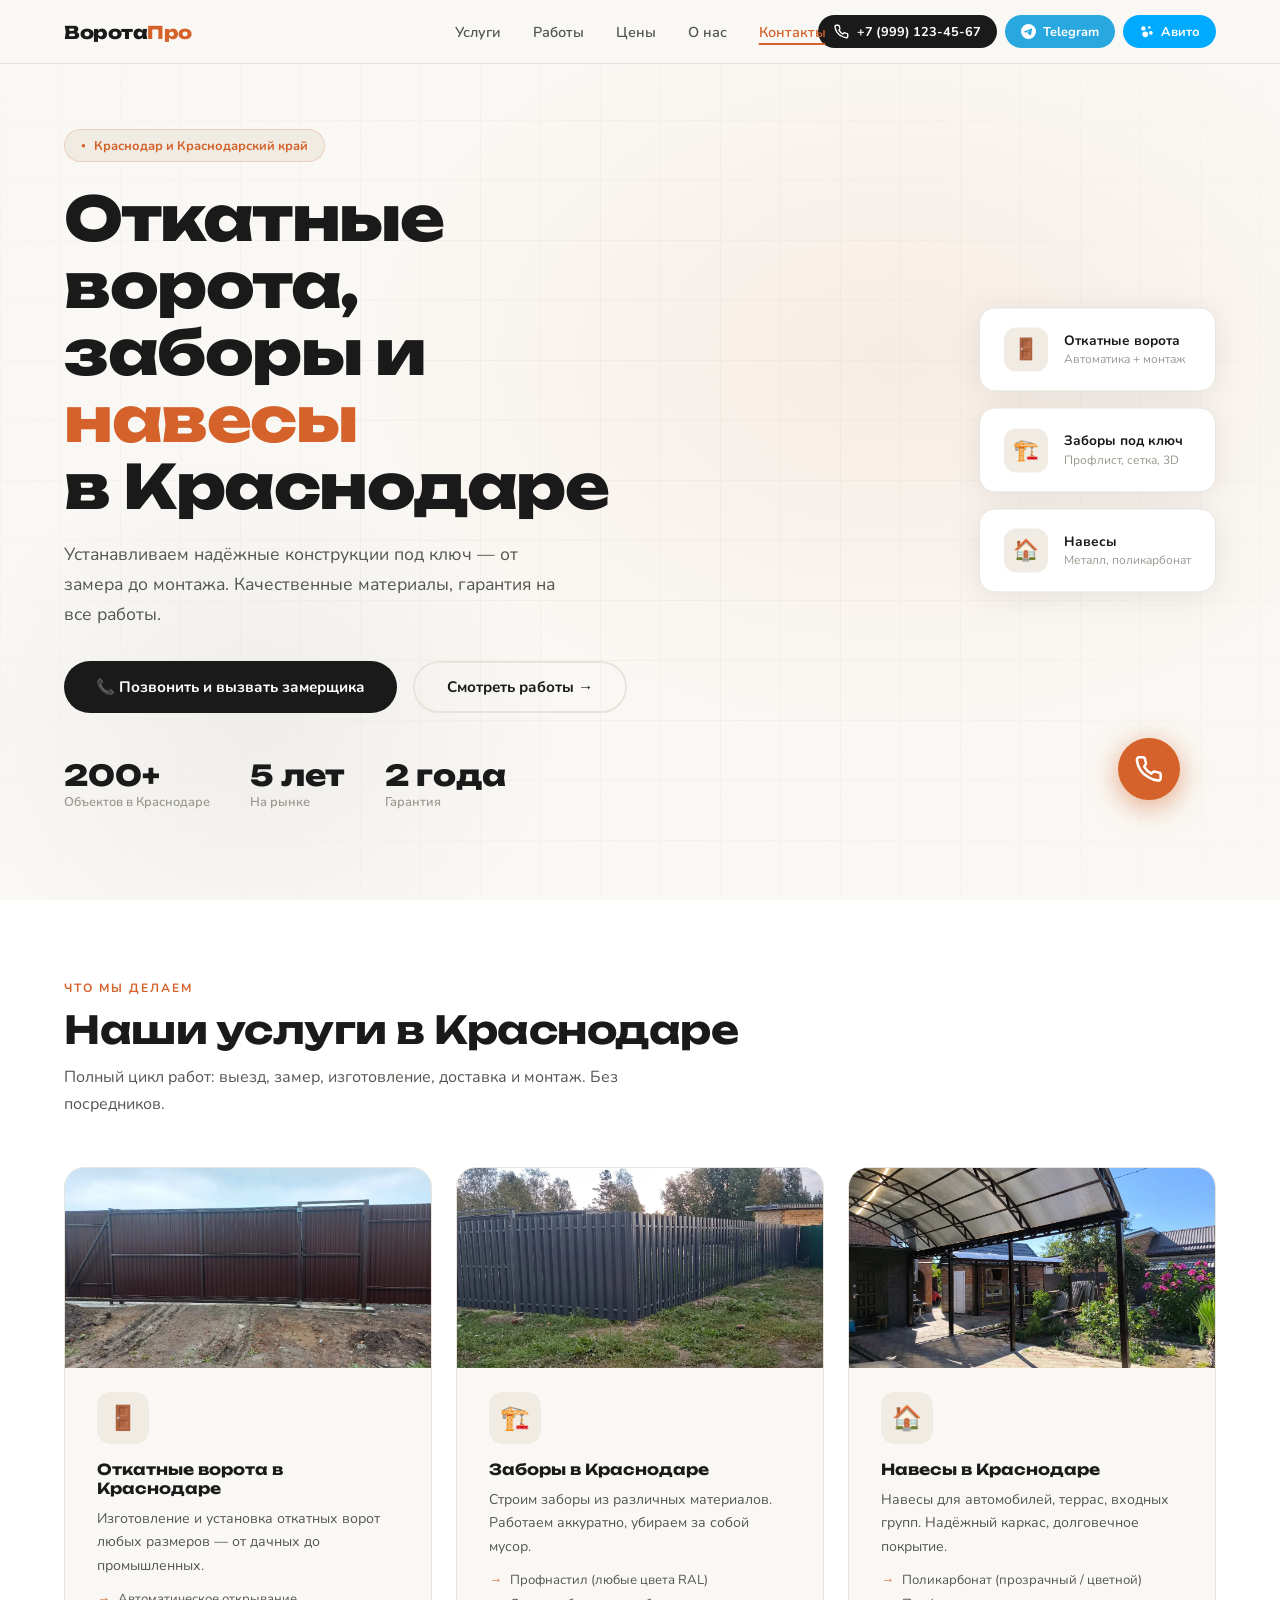
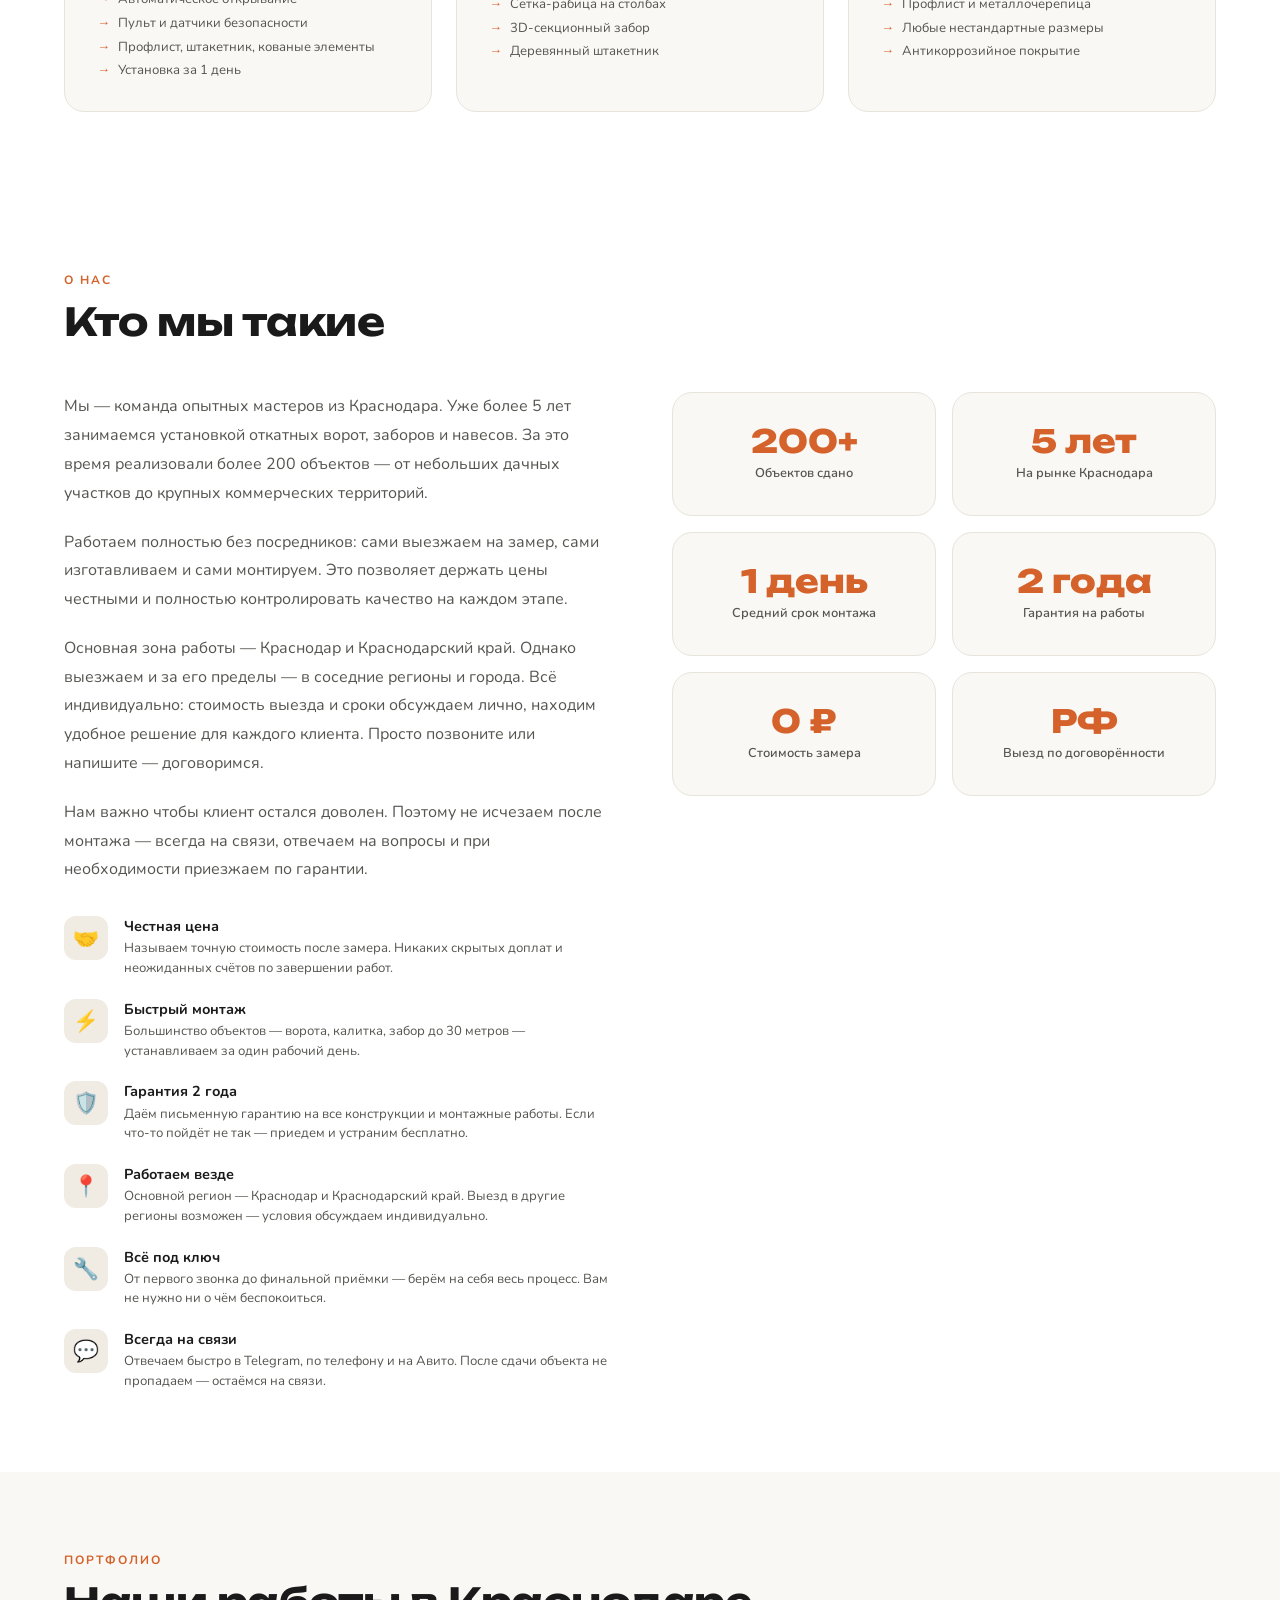
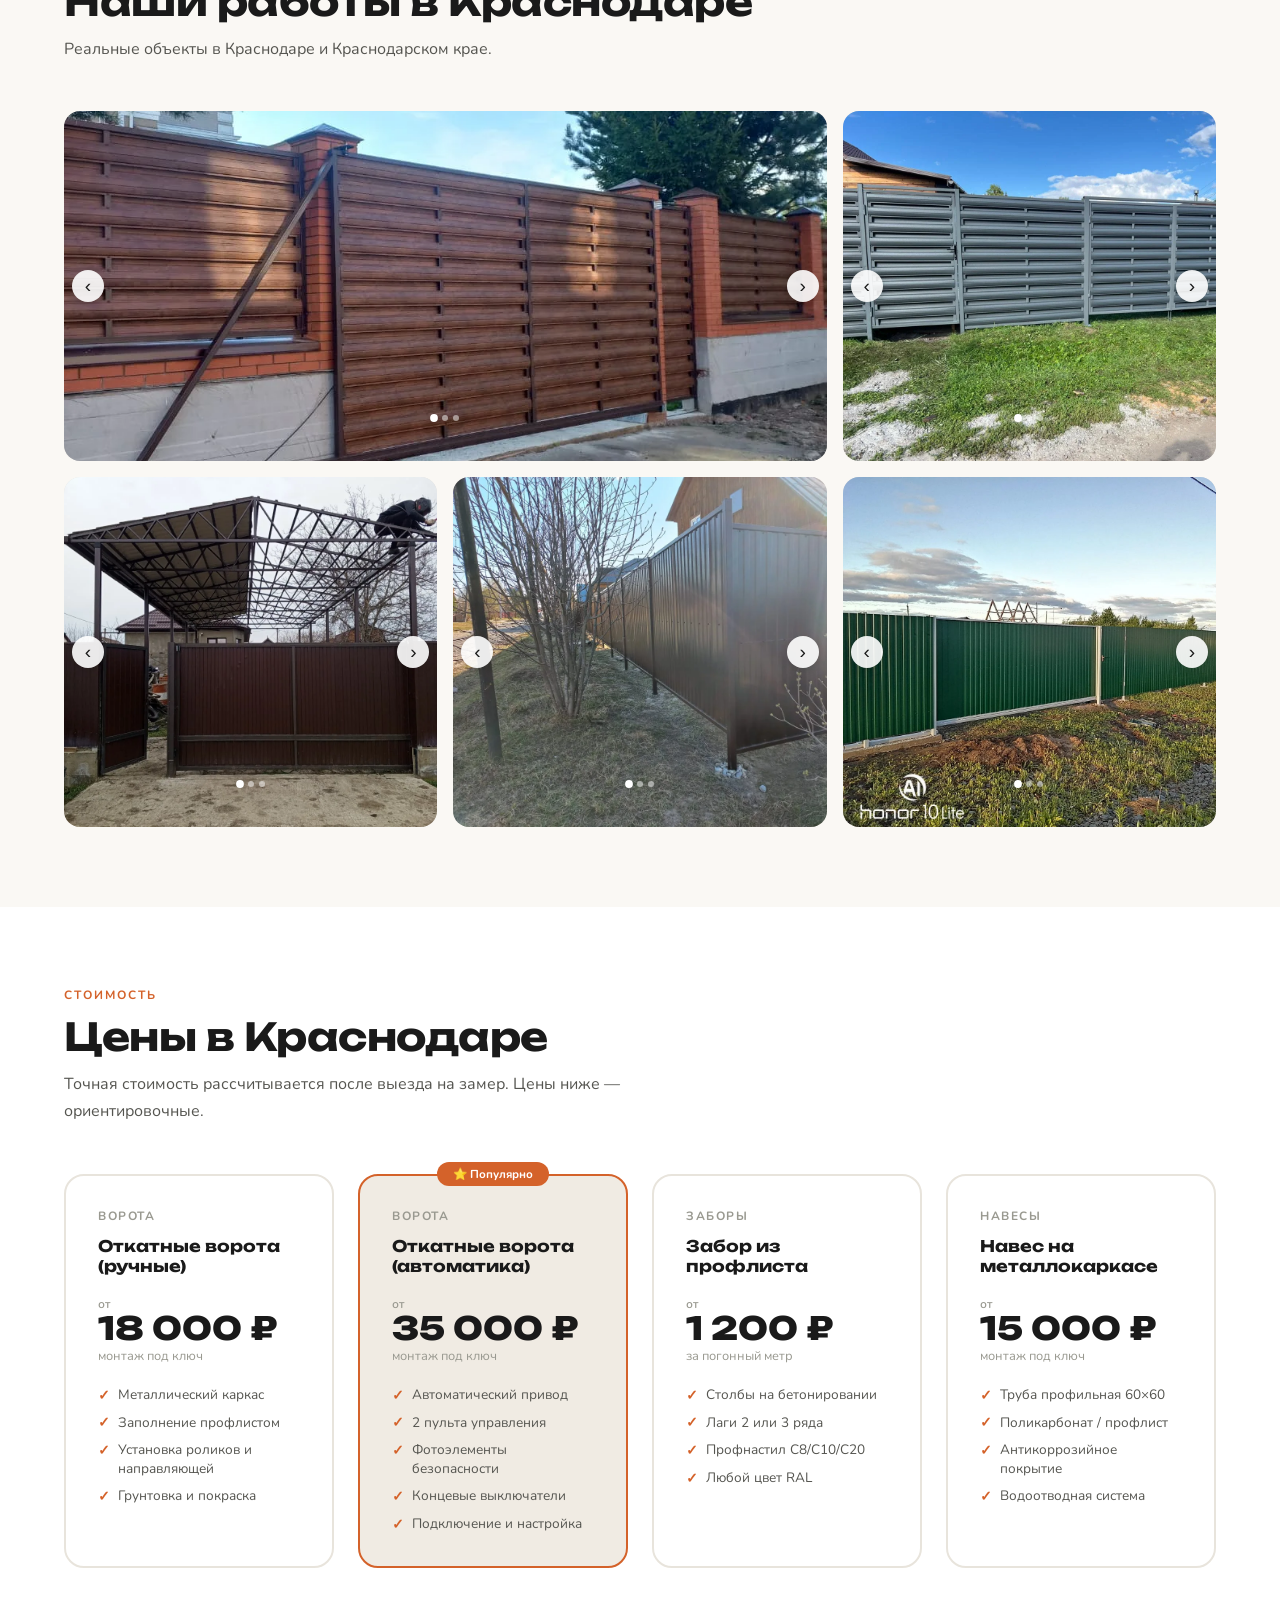
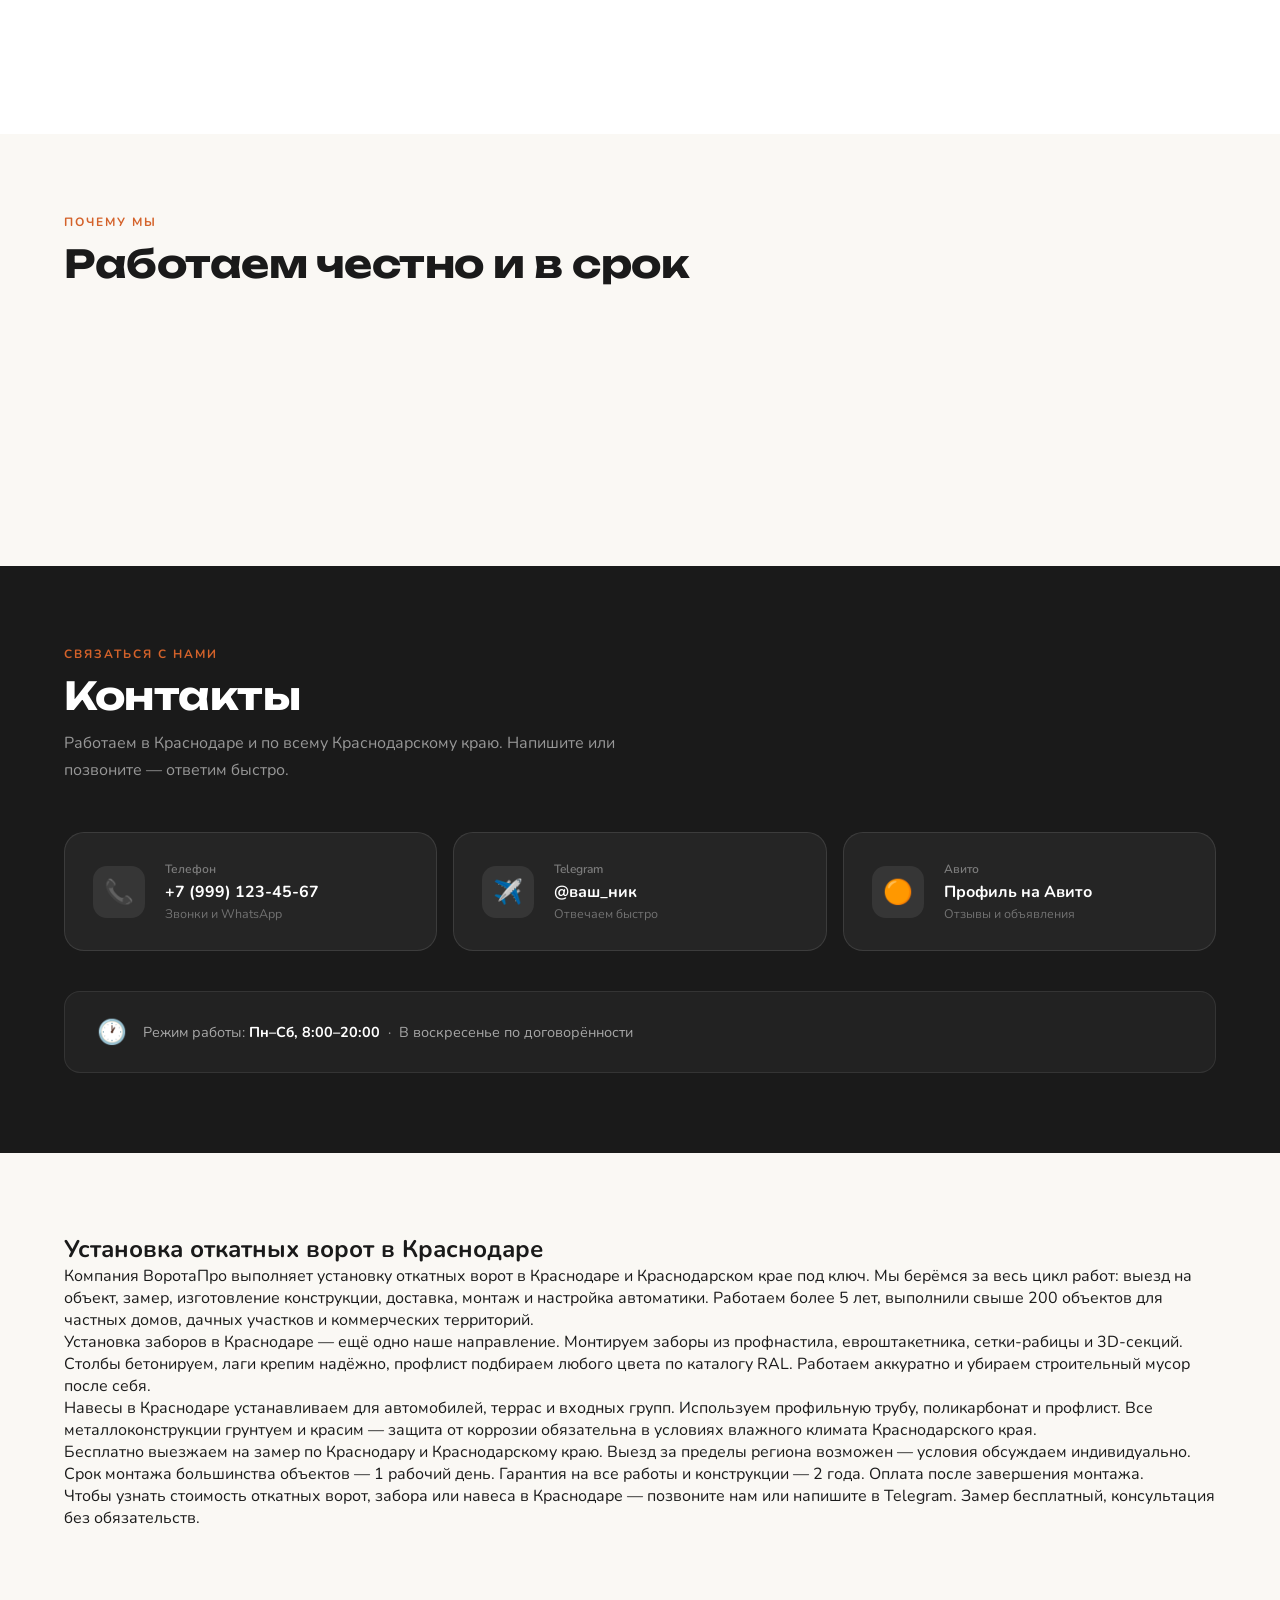
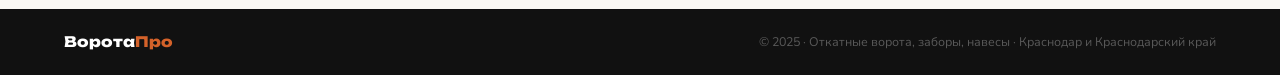
==== commit 46ffefcd: "Update index.html" ====
--- a/index.html
+++ b/index.html
@@ -522,7 +522,17 @@
     </div>
   </div>
 </section>
-
+<!-- SEO TEXT -->
+<section class="seo-text">
+  <div class="seo-text-inner">
+    <h2>Установка откатных ворот в Краснодаре</h2>
+    <p>Компания ВоротаПро выполняет установку откатных ворот в Краснодаре и Краснодарском крае под ключ. Мы берёмся за весь цикл работ: выезд на объект, замер, изготовление конструкции, доставка, монтаж и настройка автоматики. Работаем более 5 лет, выполнили свыше 200 объектов для частных домов, дачных участков и коммерческих территорий.</p>
+    <p>Установка заборов в Краснодаре — ещё одно наше направление. Монтируем заборы из профнастила, евроштакетника, сетки-рабицы и 3D-секций. Столбы бетонируем, лаги крепим надёжно, профлист подбираем любого цвета по каталогу RAL. Работаем аккуратно и убираем строительный мусор после себя.</p>
+    <p>Навесы в Краснодаре устанавливаем для автомобилей, террас и входных групп. Используем профильную трубу, поликарбонат и профлист. Все металлоконструкции грунтуем и красим — защита от коррозии обязательна в условиях влажного климата Краснодарского края.</p>
+    <p>Бесплатно выезжаем на замер по Краснодару и Краснодарскому краю. Выезд за пределы региона возможен — условия обсуждаем индивидуально. Срок монтажа большинства объектов — 1 рабочий день. Гарантия на все работы и конструкции — 2 года. Оплата после завершения монтажа.</p>
+    <p>Чтобы узнать стоимость откатных ворот, забора или навеса в Краснодаре — позвоните нам или напишите в Telegram. Замер бесплатный, консультация без обязательств.</p>
+  </div>
+</section>
 <!-- FOOTER -->
 <footer>
   <a class="footer-logo" href="#" aria-label="ВоротаПро Краснодар">Ворота<span>Про</span></a>
@@ -539,4 +549,4 @@
 
 <script src="scirpt.js"></script>
 </body>
-</html>+</html>
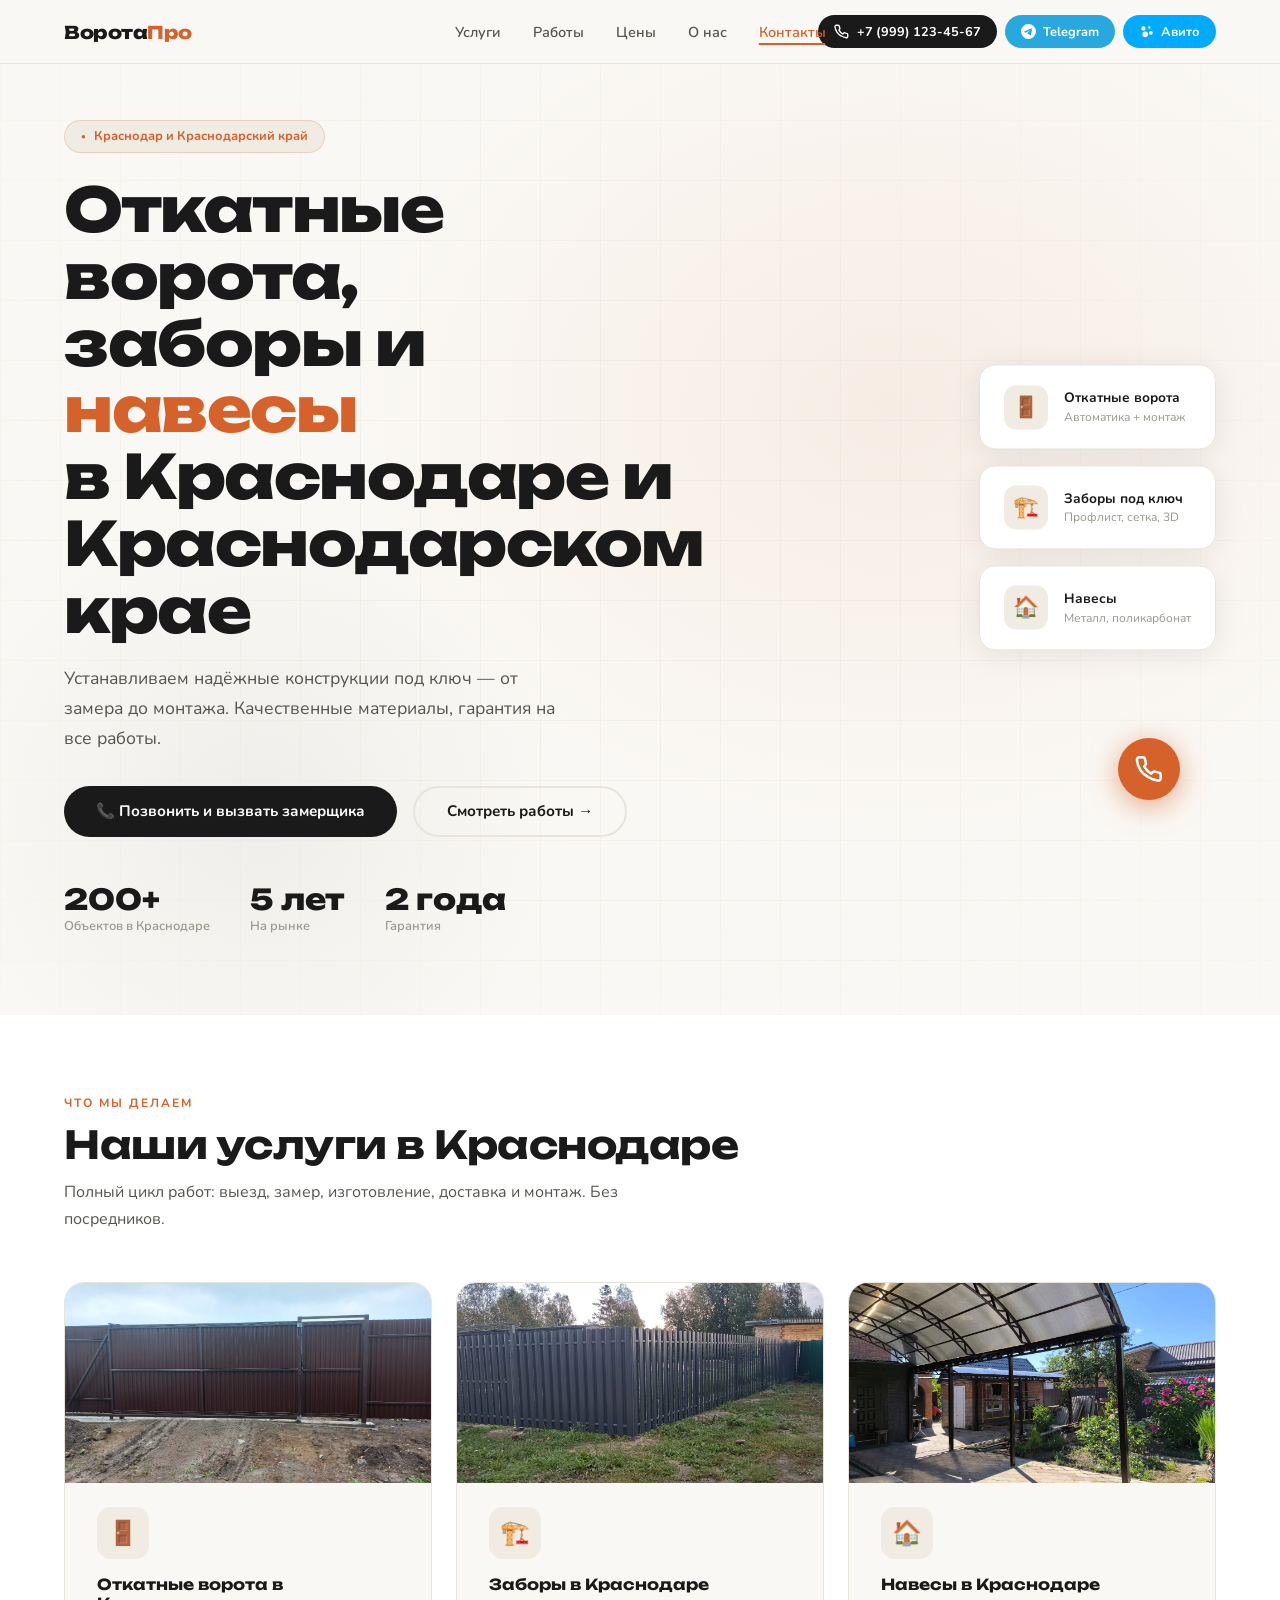
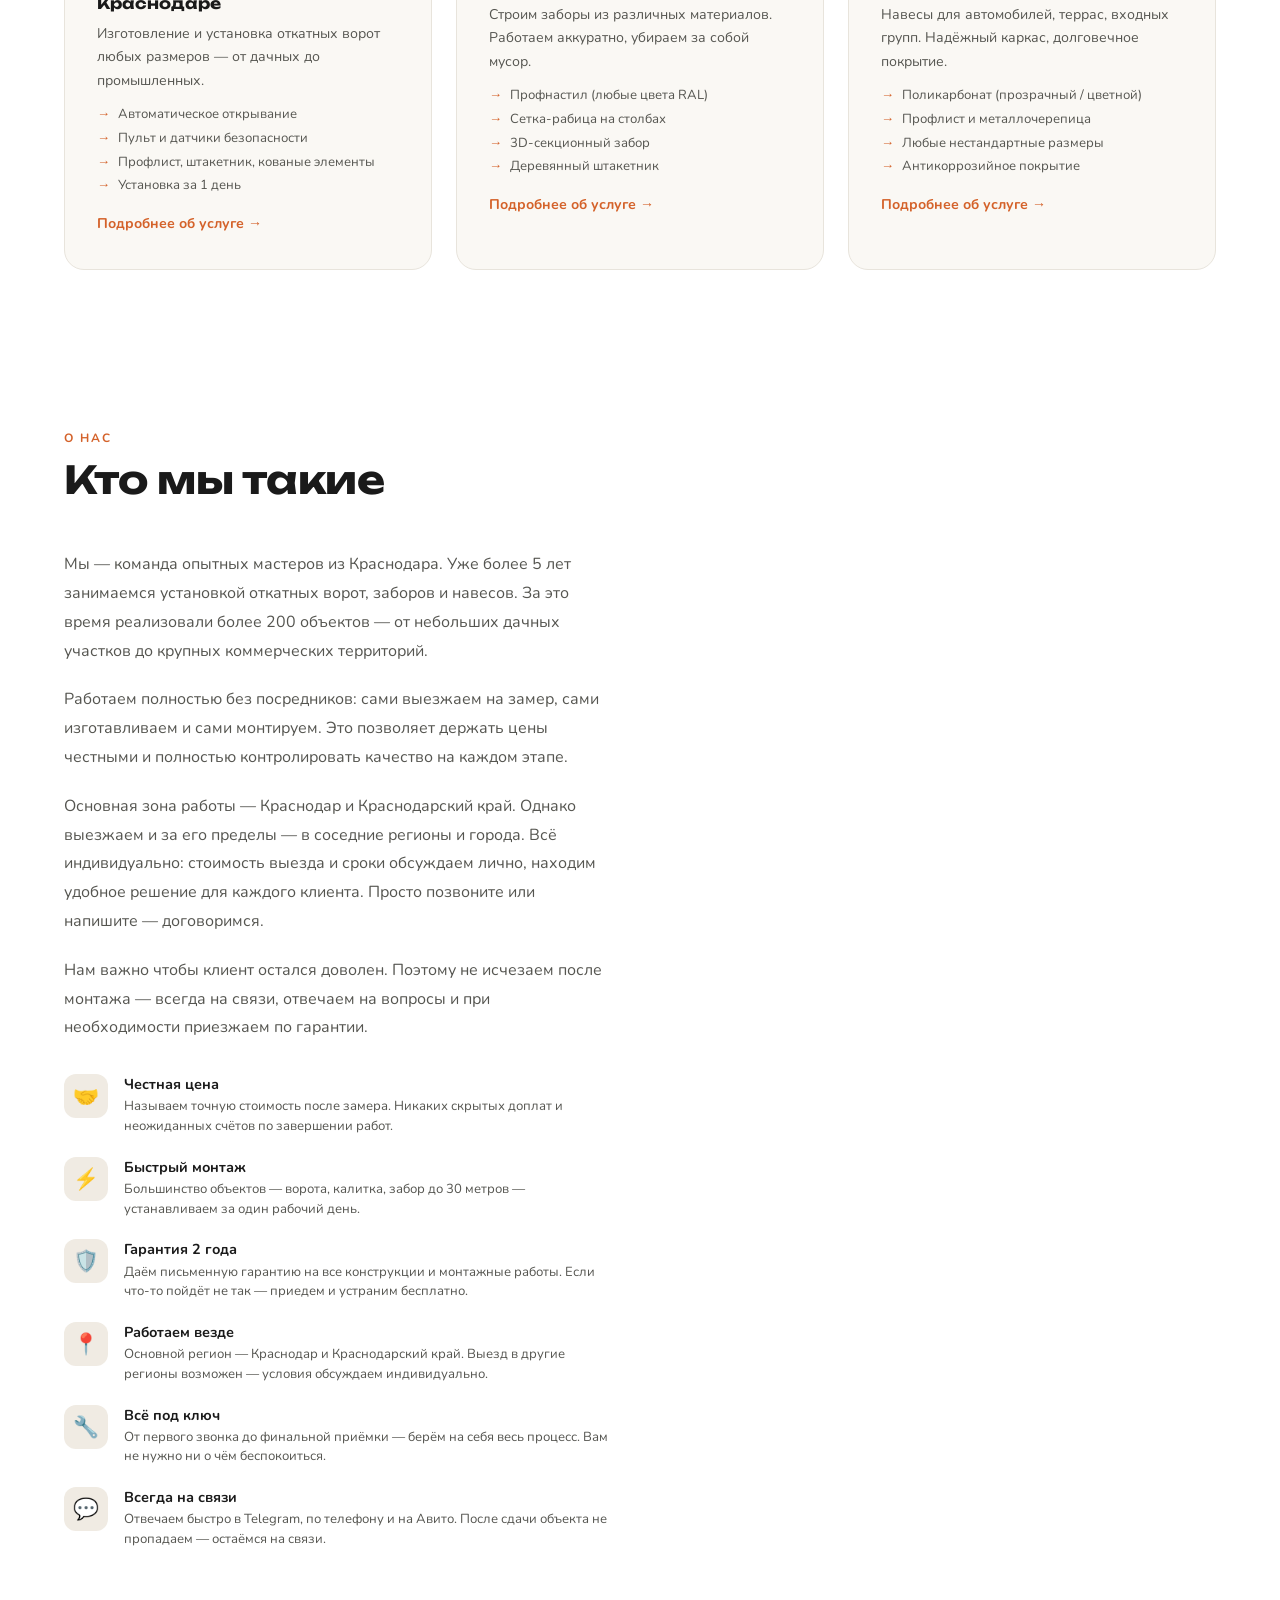
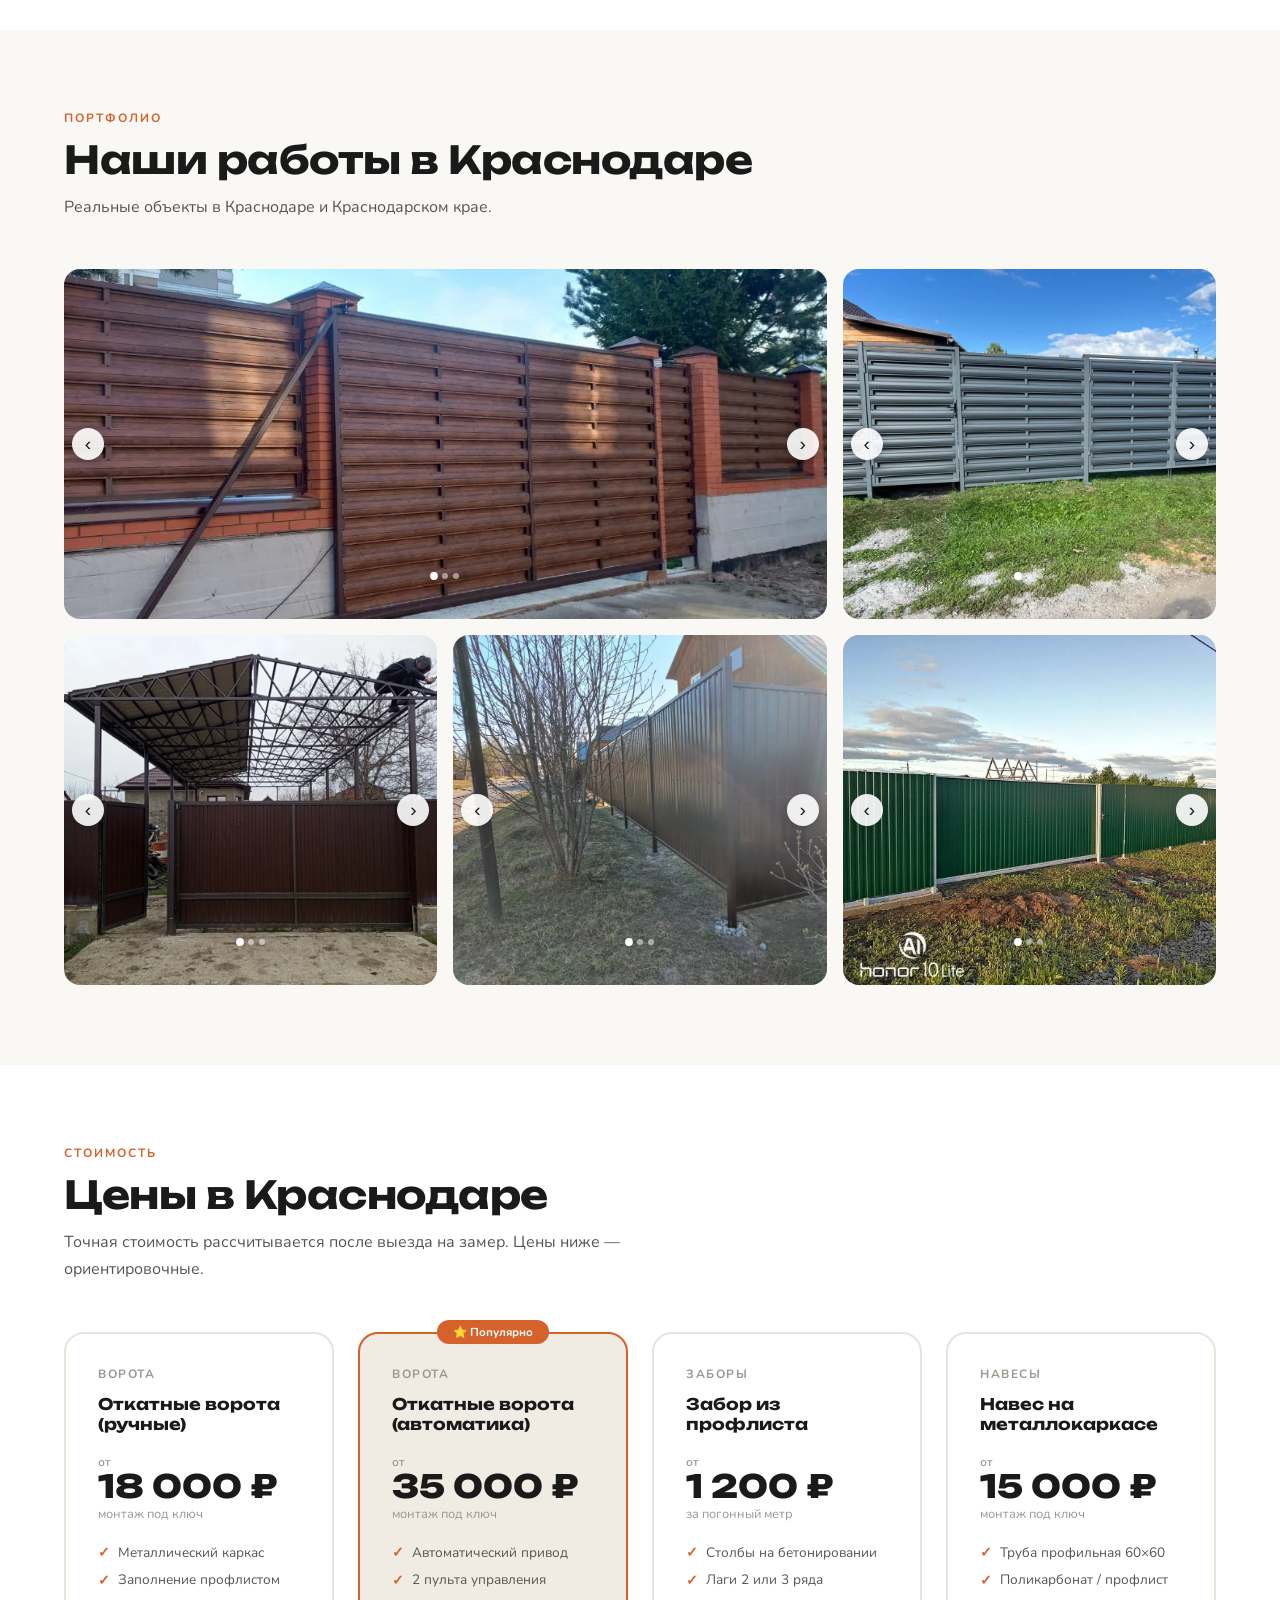
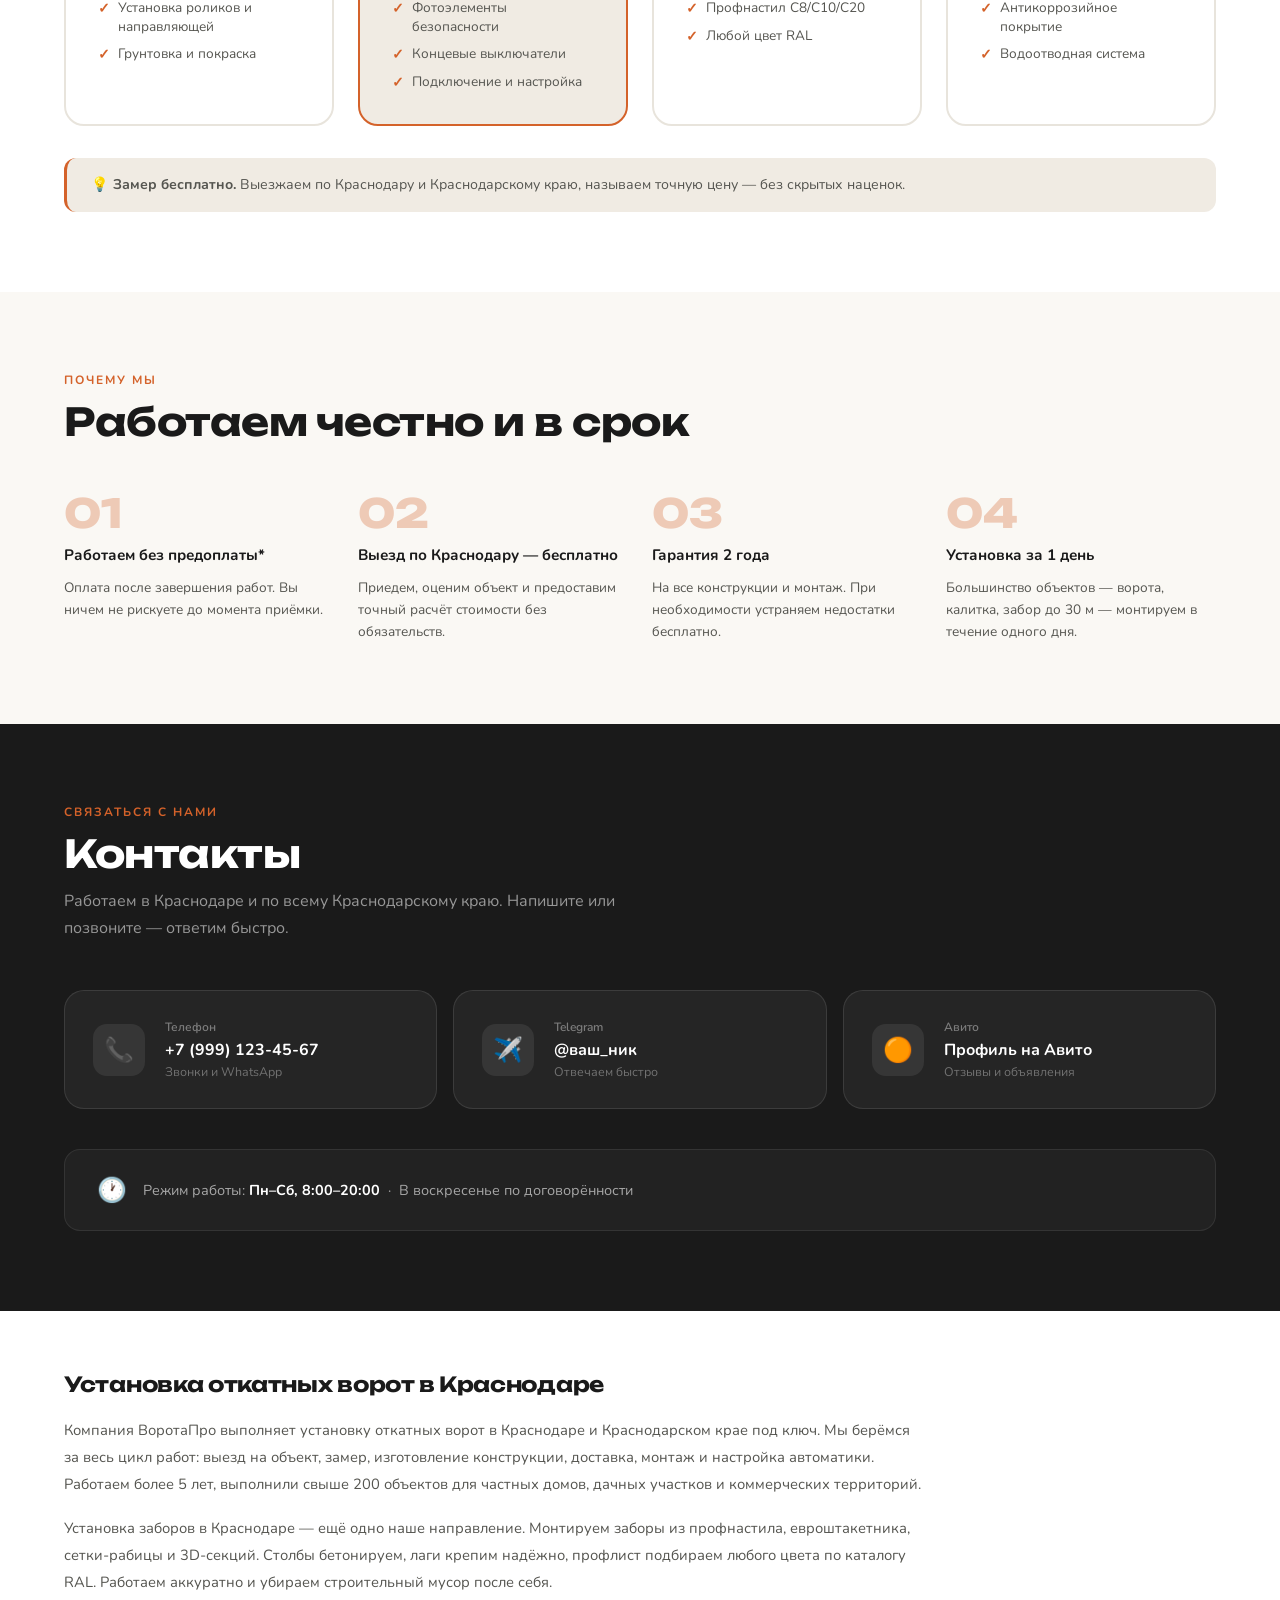
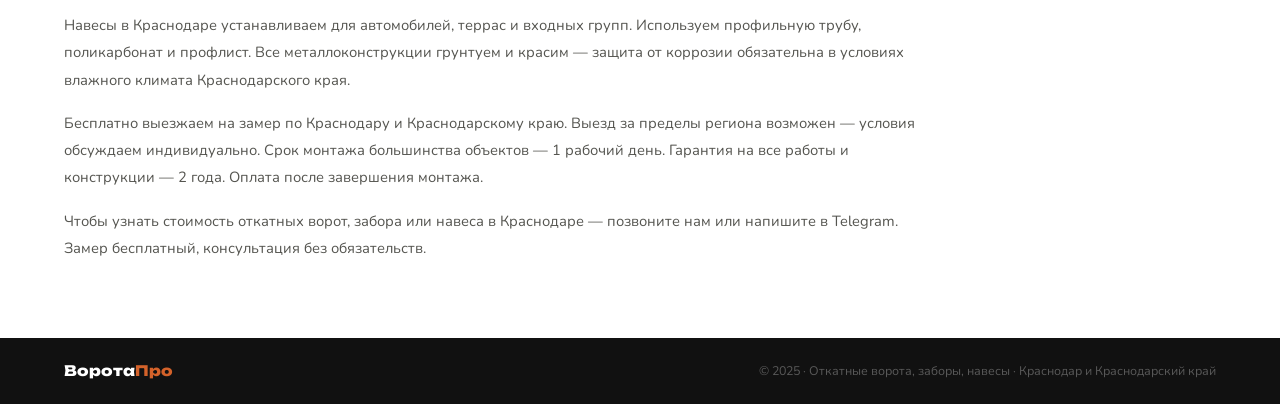
==== commit 71702325: "Add files via upload" ====
--- a/index.html
+++ b/index.html
@@ -91,7 +91,7 @@
   <div class="hero-grid-bg"></div>
   <div class="hero-content">
     <div class="hero-badge">Краснодар и Краснодарский край</div>
-    <h1>Откатные ворота,<br/>заборы и <span>навесы</span><br/>в Краснодаре</h1>
+    <h1>Откатные ворота,<br/>заборы и <span>навесы</span><br/>в Краснодаре и Краснодарском крае</h1>
     <p class="hero-sub">Устанавливаем надёжные конструкции под ключ — от замера до монтажа. Качественные материалы, гарантия на все работы.</p>
     <div class="hero-actions">
       <a href="tel:+79991234567" class="btn-primary">📞 Позвонить и вызвать замерщика</a>
@@ -159,6 +159,7 @@
           <li>Профлист, штакетник, кованые элементы</li>
           <li>Установка за 1 день</li>
         </ul>
+        <a href="gates.html" class="btn-more">Подробнее об услуге →</a>
       </div>
     </article>
 
@@ -177,6 +178,7 @@
           <li>3D-секционный забор</li>
           <li>Деревянный штакетник</li>
         </ul>
+        <a href="fences.html" class="btn-more">Подробнее об услуге →</a>
       </div>
     </article>
 
@@ -195,6 +197,7 @@
           <li>Любые нестандартные размеры</li>
           <li>Антикоррозийное покрытие</li>
         </ul>
+        <a href="canopies.html" class="btn-more">Подробнее об услуге →</a>
       </div>
     </article>
 
@@ -549,4 +552,4 @@
 
 <script src="scirpt.js"></script>
 </body>
-</html>
+</html>
--- a/style.css
+++ b/style.css
@@ -817,4 +817,44 @@
 }
 @media (max-width: 700px) {
   .about-grid { grid-template-columns: 1fr; gap: 2rem; }
+}
+/* ===================== SEO TEXT ===================== */
+.seo-text {
+  background: var(--white);
+  padding: 60px 5%;
+}
+.seo-text-inner {
+  max-width: 860px;
+}
+.seo-text h2 {
+  font-family: 'Unbounded', sans-serif;
+  font-size: 1.3rem;
+  font-weight: 700;
+  color: var(--charcoal);
+  margin-bottom: 1.25rem;
+  letter-spacing: -0.3px;
+}
+.seo-text p {
+  font-size: 0.92rem;
+  color: var(--mid);
+  line-height: 1.85;
+  margin-bottom: 1rem;
+}
+/* Кнопка "Подробнее" в карточке услуги */
+.btn-more {
+  display: inline-flex;
+  align-items: center;
+  gap: 0.4rem;
+  margin-top: 1.25rem;
+  color: var(--accent);
+  font-weight: 700;
+  font-size: 0.88rem;
+  text-decoration: none;
+  border-bottom: 2px solid transparent;
+  padding-bottom: 2px;
+  transition: gap 0.2s, border-color 0.2s;
+}
+.btn-more:hover {
+  gap: 0.7rem;
+  border-color: var(--accent);
 }
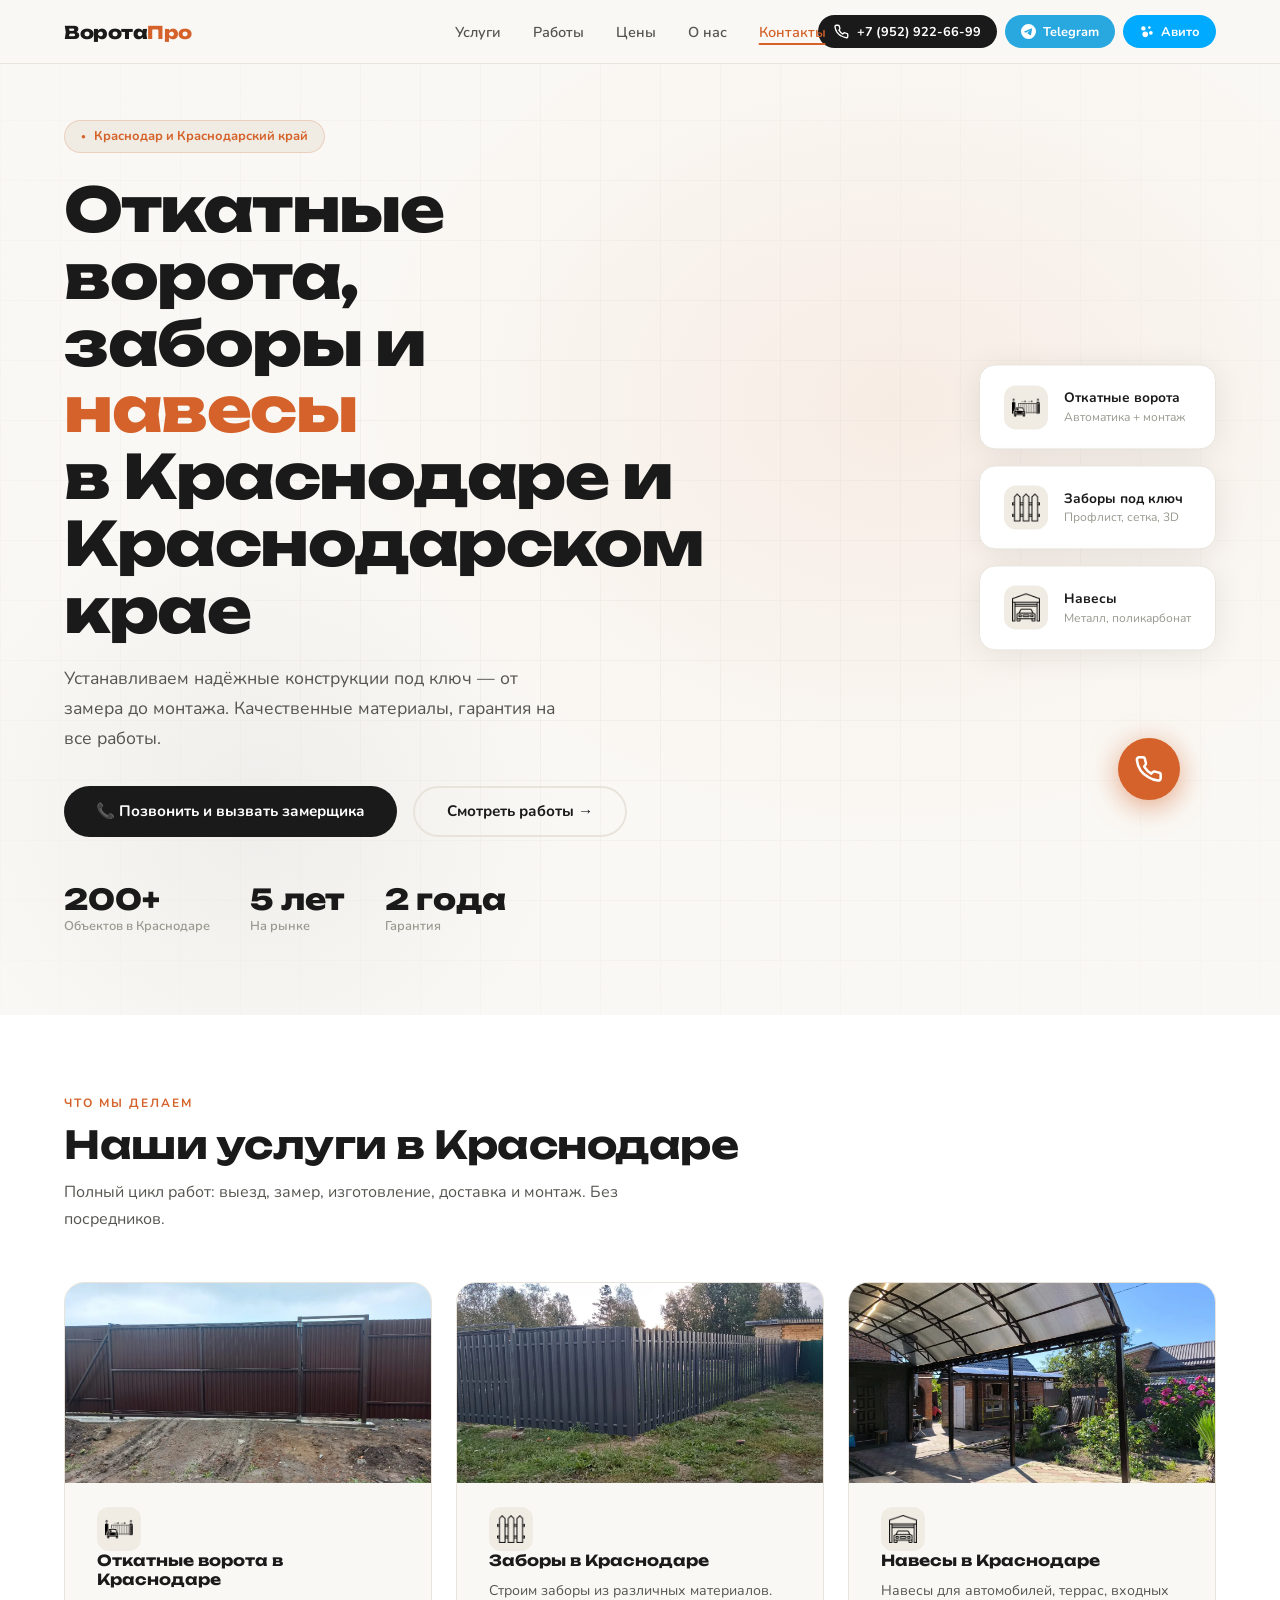
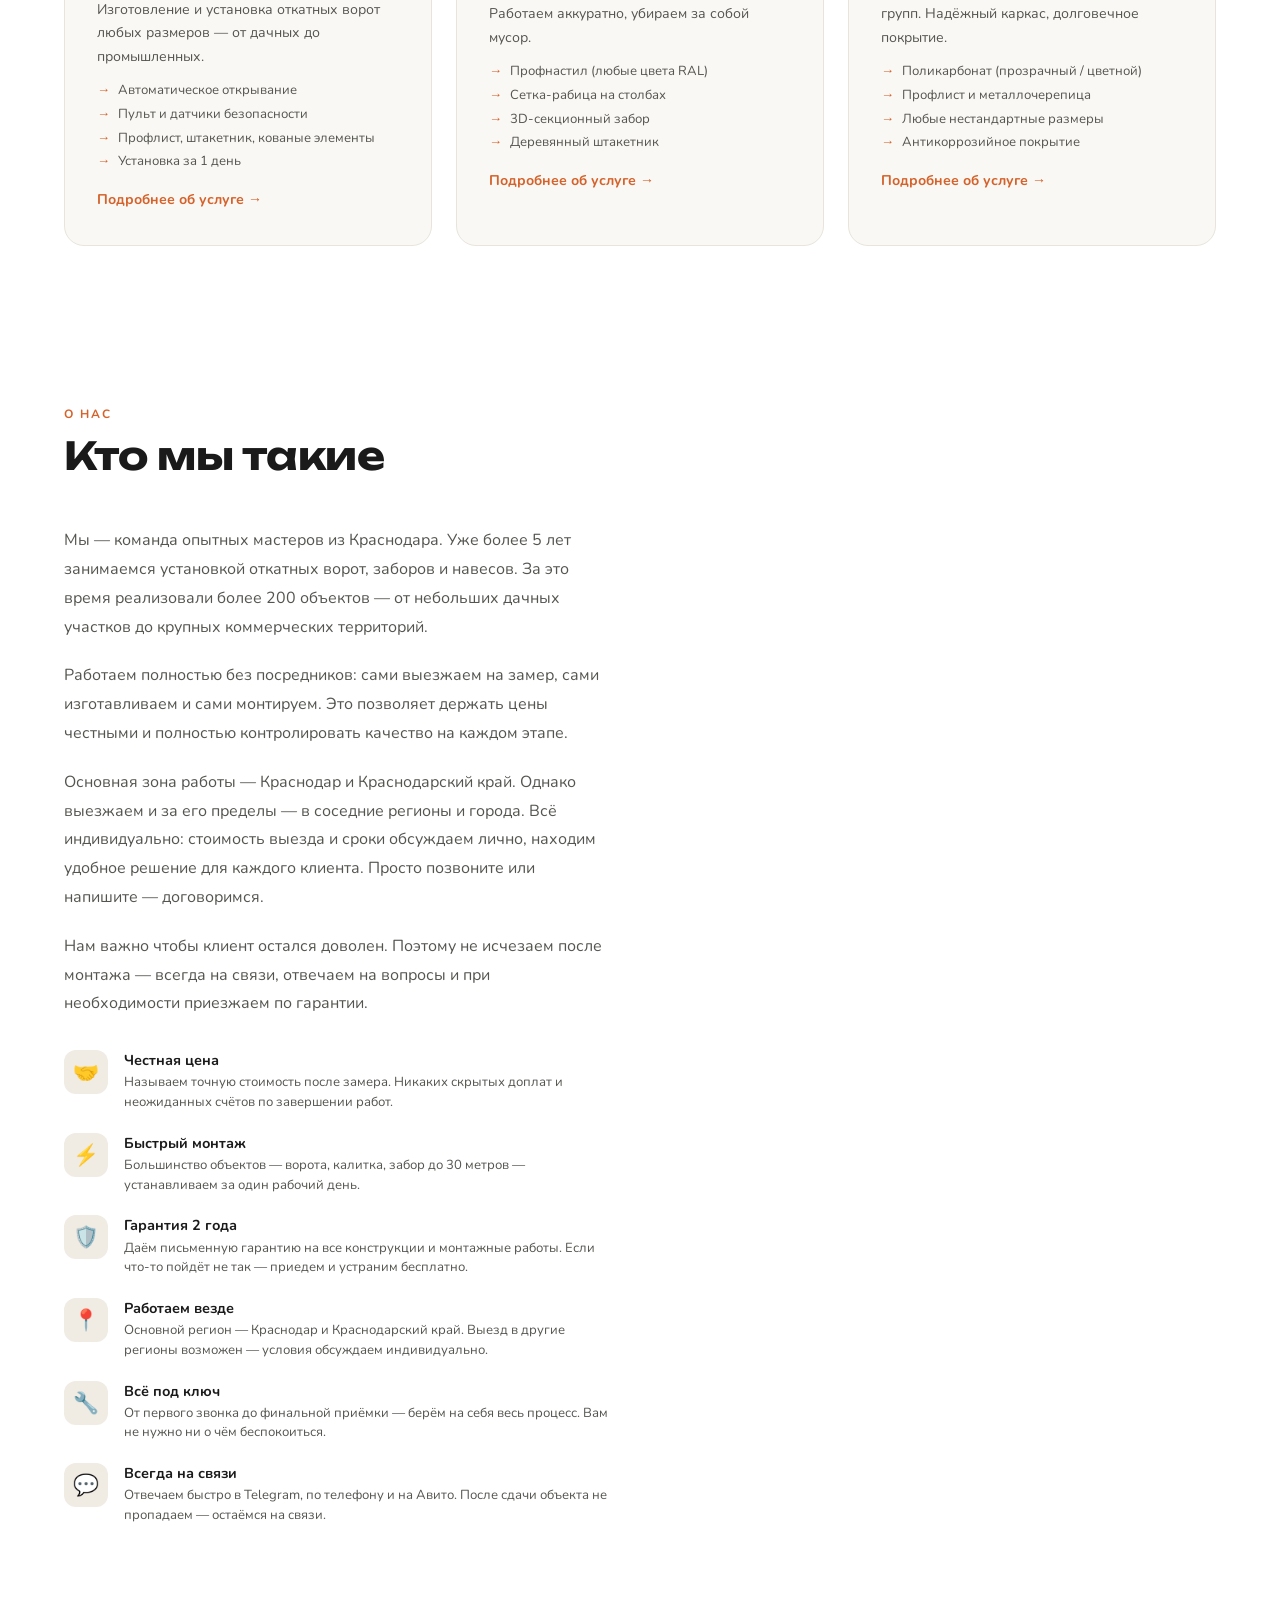
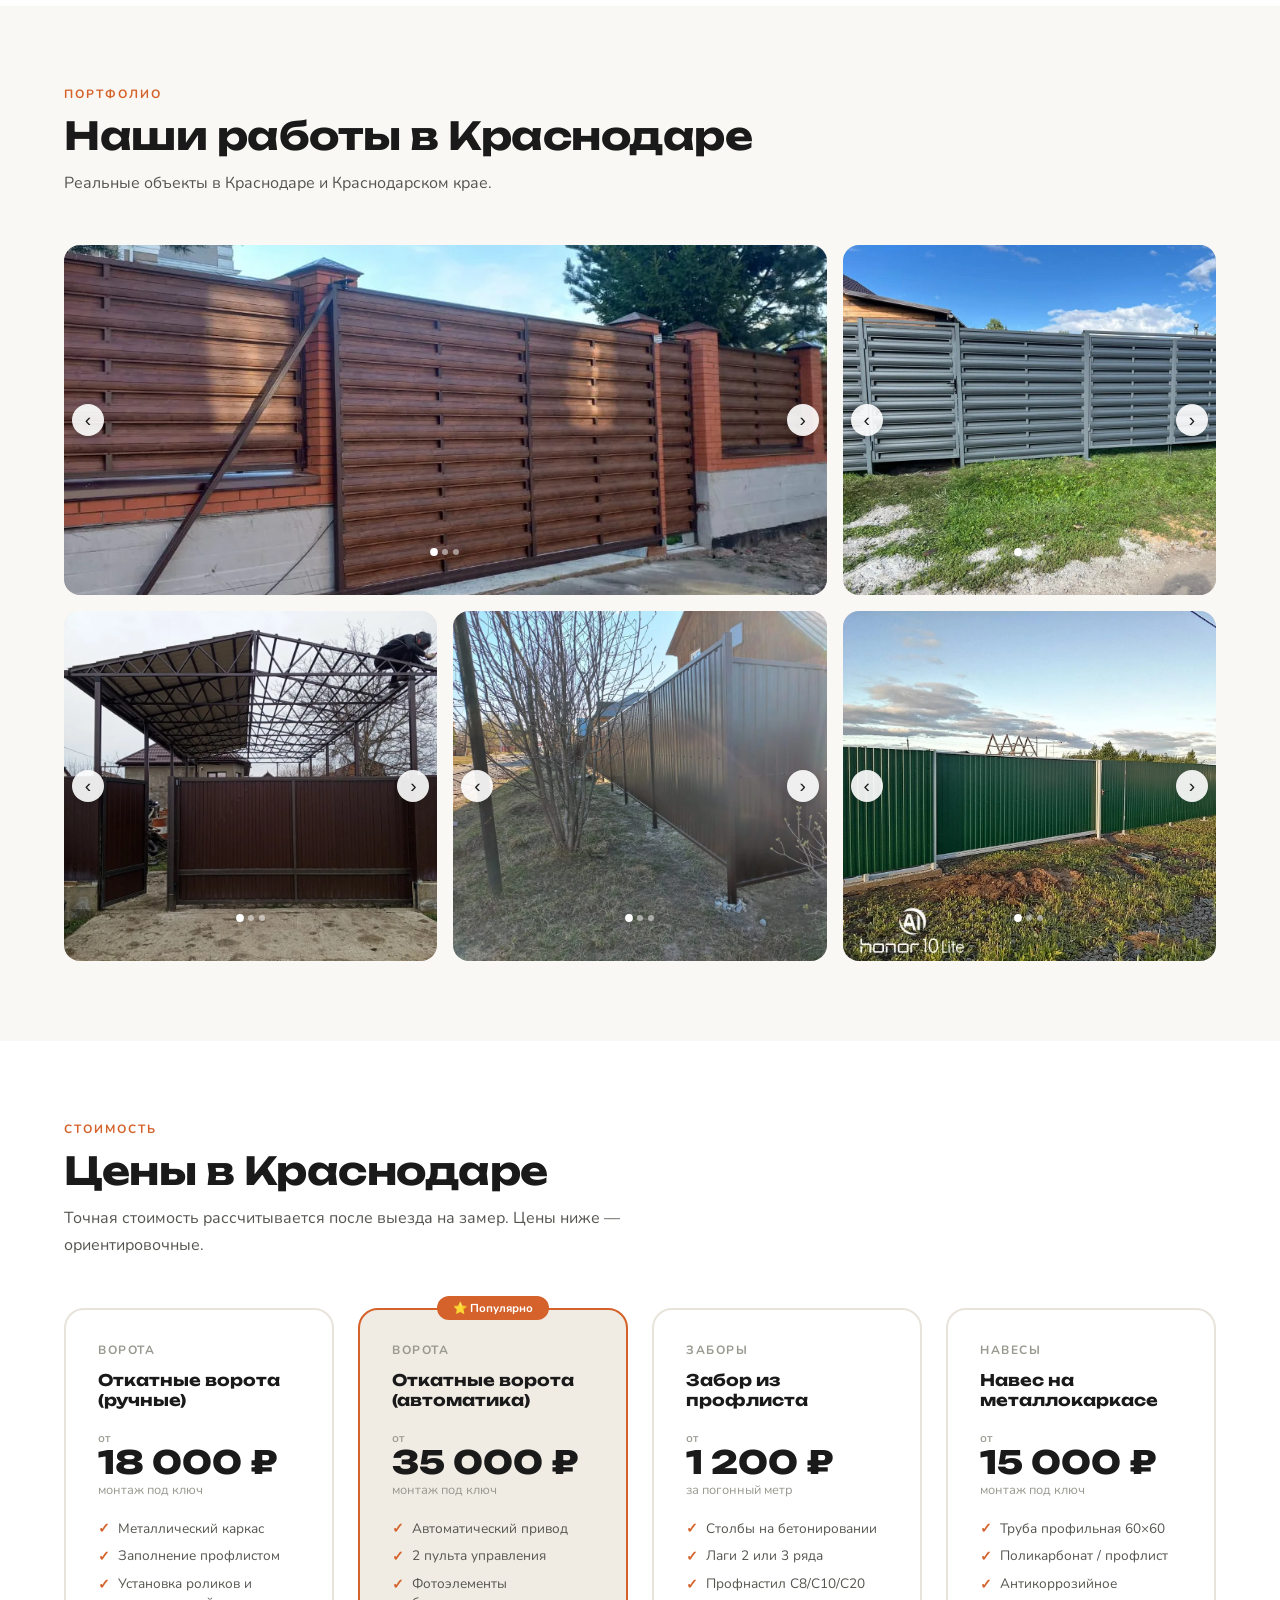
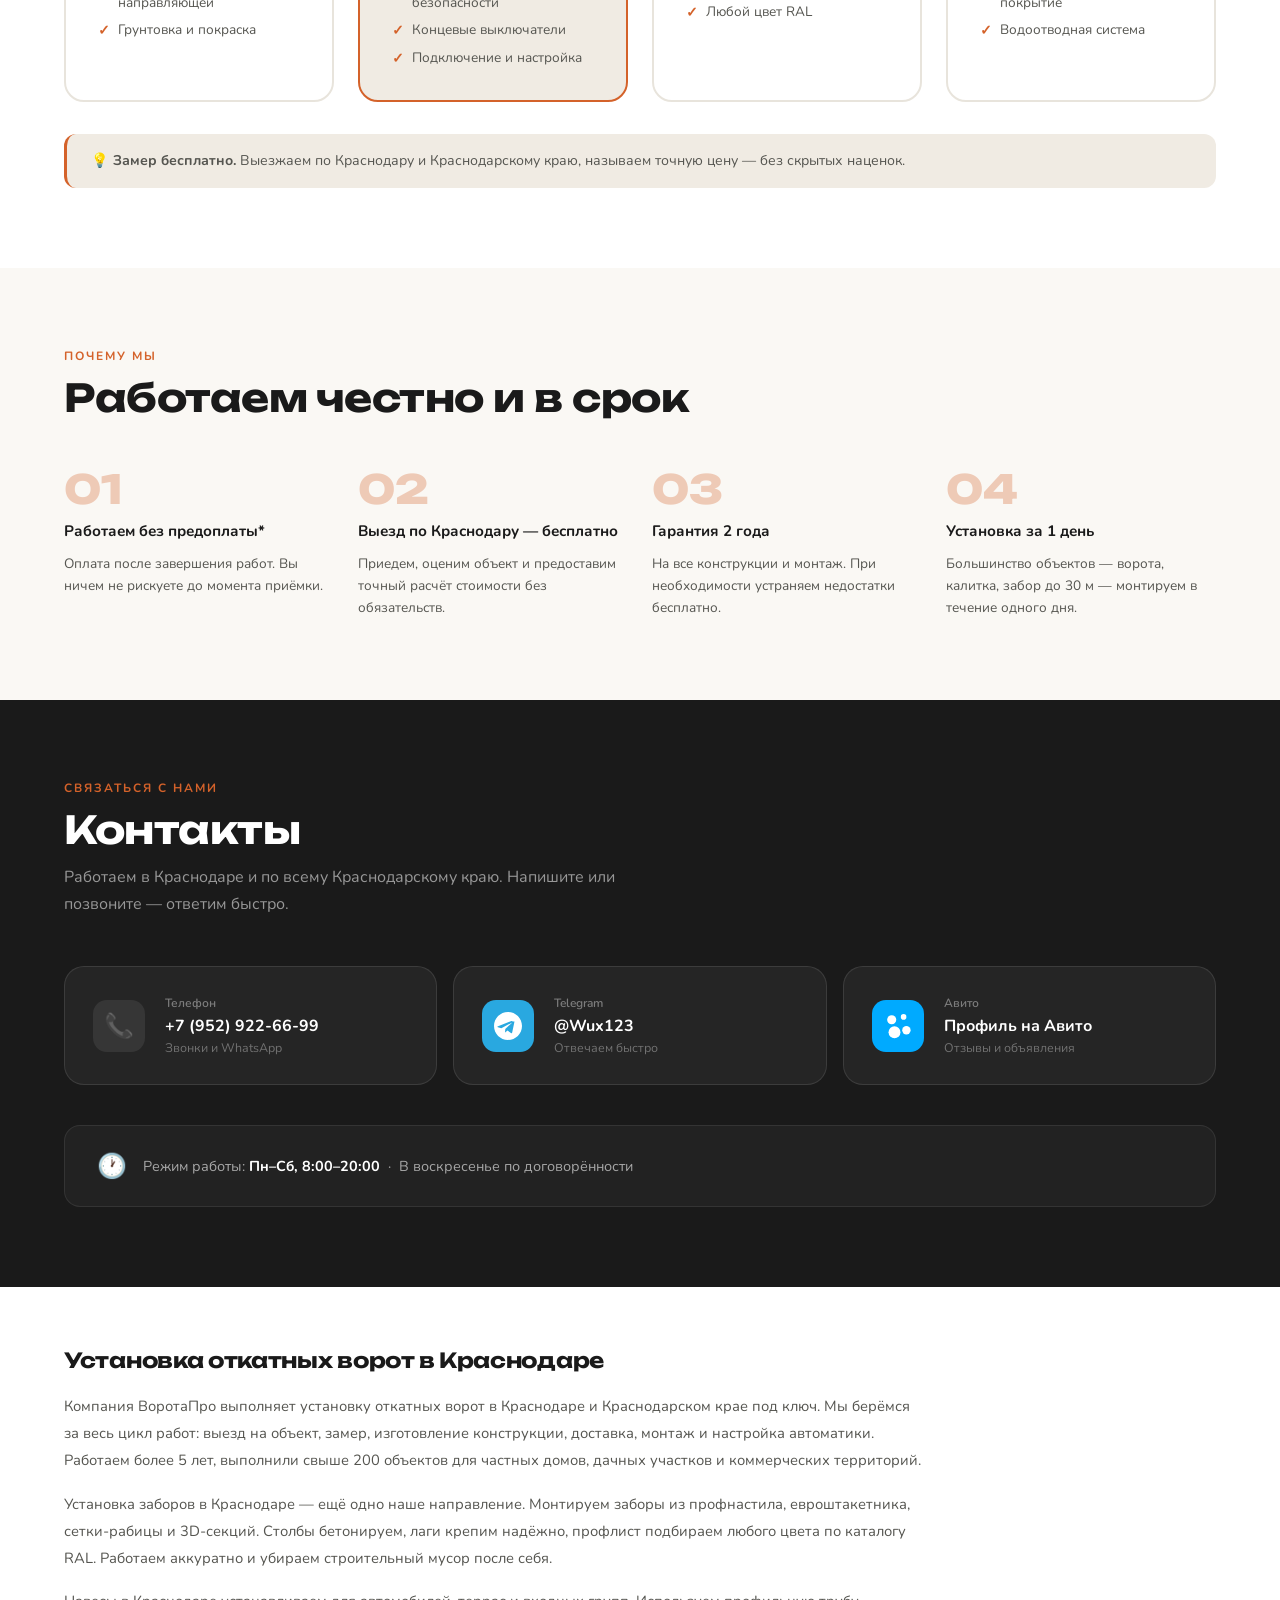
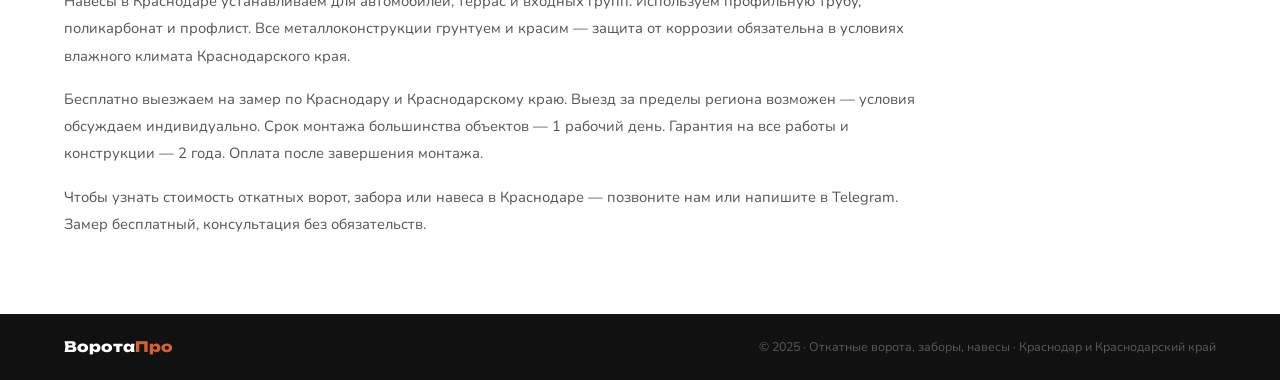
==== commit 5ee618d1: "Add files via upload" ====
--- a/index.html
+++ b/index.html
@@ -32,7 +32,7 @@
     "name": "ВоротаПро",
     "description": "Установка откатных ворот, заборов и навесов в Краснодаре и Краснодарском крае",
     "url": "https://vorotapro-krd.ru",
-    "telephone": "+79991234567",
+    "telephone": "+79529226699",
     "address": {
       "@type": "PostalAddress",
       "addressLocality": "Краснодар",
@@ -70,11 +70,11 @@
     <li><a href="#contacts">Контакты</a></li>
   </ul>
   <div class="nav-contacts">
-    <a href="tel:+79991234567" class="nav-contact-btn nav-phone" title="Позвонить">
+    <a href="tel:+79529226699" class="nav-contact-btn nav-phone" title="Позвонить">
       <svg width="15" height="15" viewBox="0 0 24 24" fill="none" stroke="currentColor" stroke-width="2.2" stroke-linecap="round" stroke-linejoin="round"><path d="M22 16.92v3a2 2 0 0 1-2.18 2 19.79 19.79 0 0 1-8.63-3.07A19.5 19.5 0 0 1 4.69 13a19.79 19.79 0 0 1-3.07-8.67A2 2 0 0 1 3.6 2h3a2 2 0 0 1 2 1.72c.127.96.361 1.903.7 2.81a2 2 0 0 1-.45 2.11L7.91 9.91a16 16 0 0 0 6.06 6.06l1.27-1.27a2 2 0 0 1 2.11-.45c.907.339 1.85.573 2.81.7A2 2 0 0 1 22 16.92z"/></svg>
-      <span>+7 (999) 123-45-67</span>
+      <span>+7 (952) 922-66-99</span>
     </a>
-    <a href="https://t.me/username" target="_blank" rel="noopener" class="nav-contact-btn nav-tg" title="Telegram">
+    <a href="https://t.me/Wux123" target="_blank" rel="noopener" class="nav-contact-btn nav-tg" title="Telegram">
       <svg width="15" height="15" viewBox="0 0 24 24" fill="currentColor"><path d="M11.944 0A12 12 0 0 0 0 12a12 12 0 0 0 12 12 12 12 0 0 0 12-12A12 12 0 0 0 12 0a12 12 0 0 0-.056 0zm4.962 7.224c.1-.002.321.023.465.14a.506.506 0 0 1 .171.325c.016.093.036.306.02.472-.18 1.898-.962 6.502-1.36 8.627-.168.9-.499 1.201-.82 1.23-.696.065-1.225-.46-1.9-.902-1.056-.693-1.653-1.124-2.678-1.8-1.185-.78-.417-1.21.258-1.91.177-.184 3.247-2.977 3.307-3.23.007-.032.014-.15-.056-.212s-.174-.041-.249-.024c-.106.024-1.793 1.14-5.061 3.345-.48.33-.913.49-1.302.48-.428-.008-1.252-.241-1.865-.44-.752-.245-1.349-.374-1.297-.789.027-.216.325-.437.893-.663 3.498-1.524 5.83-2.529 6.998-3.014 3.332-1.386 4.025-1.627 4.476-1.635z"/></svg>
       <span>Telegram</span>
     </a>
@@ -94,7 +94,7 @@
     <h1>Откатные ворота,<br/>заборы и <span>навесы</span><br/>в Краснодаре и Краснодарском крае</h1>
     <p class="hero-sub">Устанавливаем надёжные конструкции под ключ — от замера до монтажа. Качественные материалы, гарантия на все работы.</p>
     <div class="hero-actions">
-      <a href="tel:+79991234567" class="btn-primary">📞 Позвонить и вызвать замерщика</a>
+      <a href="tel:+79529226699" class="btn-primary">📞 Позвонить и вызвать замерщика</a>
       <a href="#gallery" class="btn-secondary">Смотреть работы →</a>
     </div>
     <div class="hero-stats">
@@ -114,21 +114,27 @@
   </div>
   <div class="hero-visual" aria-hidden="true">
     <div class="hero-card">
-      <div class="hero-card-icon">🚪</div>
+      <div class="hero-card-icon">
+        <img src="foto/uslugi/car.png" alt="Откатные ворота" width="28" height="28"/>
+      </div>
       <div>
         <div class="hero-card-text">Откатные ворота</div>
         <div class="hero-card-sub">Автоматика + монтаж</div>
       </div>
     </div>
     <div class="hero-card">
-      <div class="hero-card-icon">🏗️</div>
+      <div class="hero-card-icon">
+        <img src="foto/uslugi/fence.png" alt="Заборы" width="28" height="28"/>
+      </div>
       <div>
         <div class="hero-card-text">Заборы под ключ</div>
         <div class="hero-card-sub">Профлист, сетка, 3D</div>
       </div>
     </div>
     <div class="hero-card">
-      <div class="hero-card-icon">🏠</div>
+      <div class="hero-card-icon">
+        <img src="foto/uslugi/garage.png" alt="Навесы" width="28" height="28"/>
+      </div>
       <div>
         <div class="hero-card-text">Навесы</div>
         <div class="hero-card-sub">Металл, поликарбонат</div>
@@ -150,7 +156,9 @@
         <img src="foto/otkat.webp" alt="Откатные ворота Краснодар"/>
       </div>
       <div class="service-body">
-        <div class="service-icon">🚪</div>
+        <div class="hero-card-icon">
+        <img src="foto/uslugi/car.png" alt="Откатные ворота" width="28" height="28"/>
+      </div>
         <h3 class="service-title">Откатные ворота в Краснодаре</h3>
         <p class="service-desc">Изготовление и установка откатных ворот любых размеров — от дачных до промышленных.</p>
         <ul class="service-features">
@@ -169,7 +177,9 @@
         <img src="foto/zabor.webp" alt="Заборы Краснодар"/>
       </div>
       <div class="service-body">
-        <div class="service-icon">🏗️</div>
+        <div class="hero-card-icon">
+        <img src="foto/uslugi/fence.png" alt="Заборы" width="28" height="28"/>
+      </div>
         <h3 class="service-title">Заборы в Краснодаре</h3>
         <p class="service-desc">Строим заборы из различных материалов. Работаем аккуратно, убираем за собой мусор.</p>
         <ul class="service-features">
@@ -188,7 +198,9 @@
         <img src="foto/naves.webp" alt="Навесы Краснодар"/>
       </div>
       <div class="service-body">
-        <div class="service-icon">🏠</div>
+        <div class="hero-card-icon">
+        <img src="foto/uslugi/garage.png" alt="Навесы" width="28" height="28"/>
+      </div>
         <h3 class="service-title">Навесы в Краснодаре</h3>
         <p class="service-desc">Навесы для автомобилей, террас, входных групп. Надёжный каркас, долговечное покрытие.</p>
         <ul class="service-features">
@@ -493,30 +505,45 @@
   <h2 class="section-title">Контакты</h2>
   <p class="section-sub">Работаем в Краснодаре и по всему Краснодарскому краю. Напишите или позвоните — ответим быстро.</p>
   <div class="contacts-grid">
-    <a href="tel:+79991234567" class="contact-card">
+
+    <a href="tel:+79529226699" class="contact-card">
       <div class="contact-icon">📞</div>
       <div>
         <div class="contact-label">Телефон</div>
-        <div class="contact-value">+7 (999) 123-45-67</div>
+        <div class="contact-value">+7 (952) 922-66-99</div>
         <div class="contact-hint">Звонки и WhatsApp</div>
       </div>
     </a>
-    <a href="https://t.me/username" target="_blank" rel="noopener" class="contact-card">
-      <div class="contact-icon">✈️</div>
+
+    <a href="https://t.me/Wux123" target="_blank" rel="noopener" class="contact-card">
+      <div class="contact-icon" style="background: #29a8e0; color: #fff;">
+        <svg width="28" height="28" viewBox="0 0 24 24" fill="currentColor">
+          <path d="M12 0C5.373 0 0 5.373 0 12s5.373 12 12 12 12-5.373 12-12S18.627 0 12 0zm5.562 8.248-1.97 9.289c-.145.658-.537.818-1.084.508l-3-2.21-1.447 1.394c-.16.16-.295.295-.605.295l.213-3.053 5.56-5.023c.242-.213-.054-.333-.373-.12L6.288 14.01l-2.95-.924c-.642-.204-.657-.642.136-.953l11.57-4.461c.537-.194 1.006.131.518.576z"/>
+        </svg>
+      </div>
       <div>
         <div class="contact-label">Telegram</div>
-        <div class="contact-value">@ваш_ник</div>
+        <div class="contact-value">@Wux123</div>
         <div class="contact-hint">Отвечаем быстро</div>
       </div>
     </a>
+
     <a href="https://www.avito.ru" target="_blank" rel="noopener" class="contact-card">
-      <div class="contact-icon">🟠</div>
+      <div class="contact-icon" style="background: #00aaff; color: #fff;">
+        <svg width="28" height="28" viewBox="0 0 80 80" fill="currentColor">
+          <circle cx="22" cy="22" r="13"/>
+          <circle cx="56" cy="14" r="8"/>
+          <circle cx="64" cy="52" r="12"/>
+          <circle cx="30" cy="58" r="17"/>
+        </svg>
+      </div>
       <div>
         <div class="contact-label">Авито</div>
         <div class="contact-value">Профиль на Авито</div>
         <div class="contact-hint">Отзывы и объявления</div>
       </div>
     </a>
+
   </div>
   <div class="work-hours">
     <div class="work-hours-icon">🕐</div>
@@ -543,7 +570,7 @@
 </footer>
 
 <!-- FLOATING CALL BUTTON -->
-<a href="tel:+79991234567" class="float-call" aria-label="Позвонить нам">
+<a href="tel:+79529226699" class="float-call" aria-label="Позвонить нам">
   <span class="float-call-tooltip">Позвонить</span>
   <svg viewBox="0 0 24 24" fill="none" stroke="currentColor" stroke-width="2.2" stroke-linecap="round" stroke-linejoin="round">
     <path d="M22 16.92v3a2 2 0 0 1-2.18 2 19.79 19.79 0 0 1-8.63-3.07A19.5 19.5 0 0 1 4.69 13a19.79 19.79 0 0 1-3.07-8.67A2 2 0 0 1 3.6 2h3a2 2 0 0 1 2 1.72c.127.96.361 1.903.7 2.81a2 2 0 0 1-.45 2.11L7.91 9.91a16 16 0 0 0 6.06 6.06l1.27-1.27a2 2 0 0 1 2.11-.45c.907.339 1.85.573 2.81.7A2 2 0 0 1 22 16.92z"/>
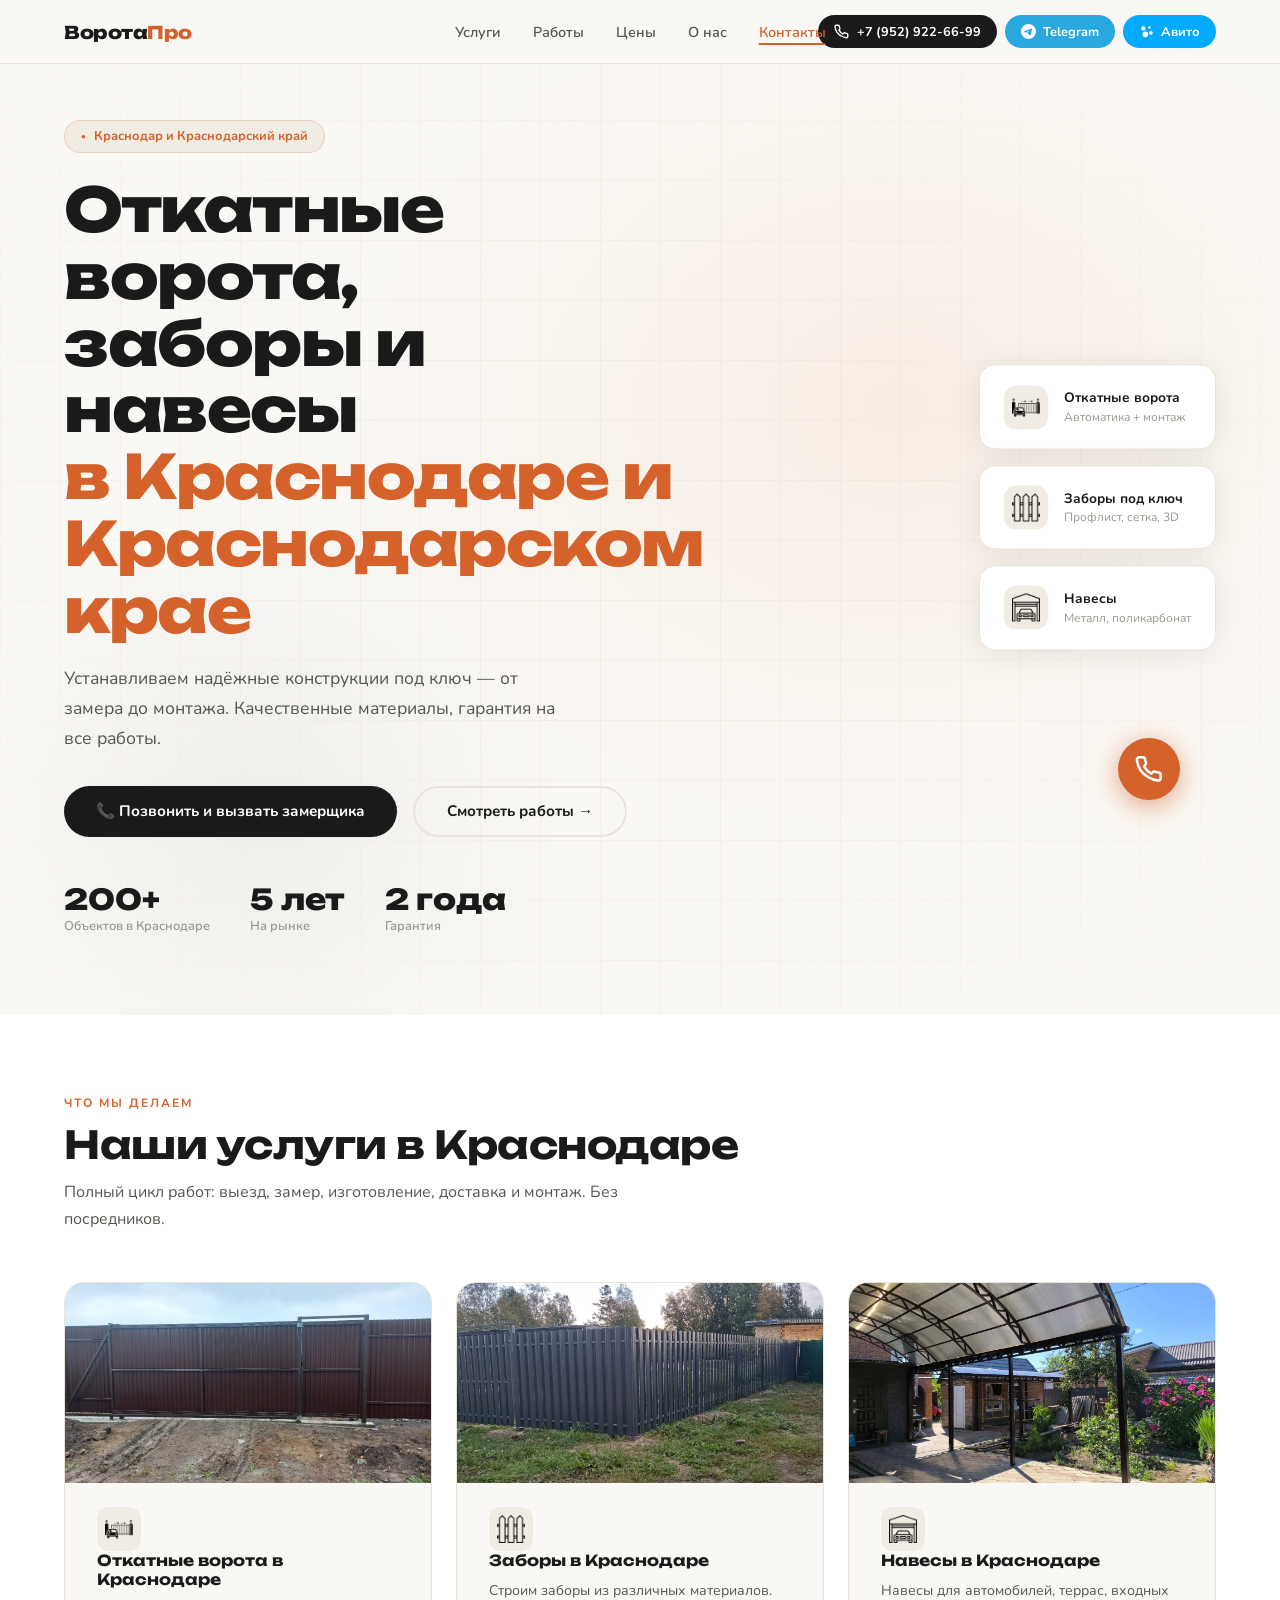
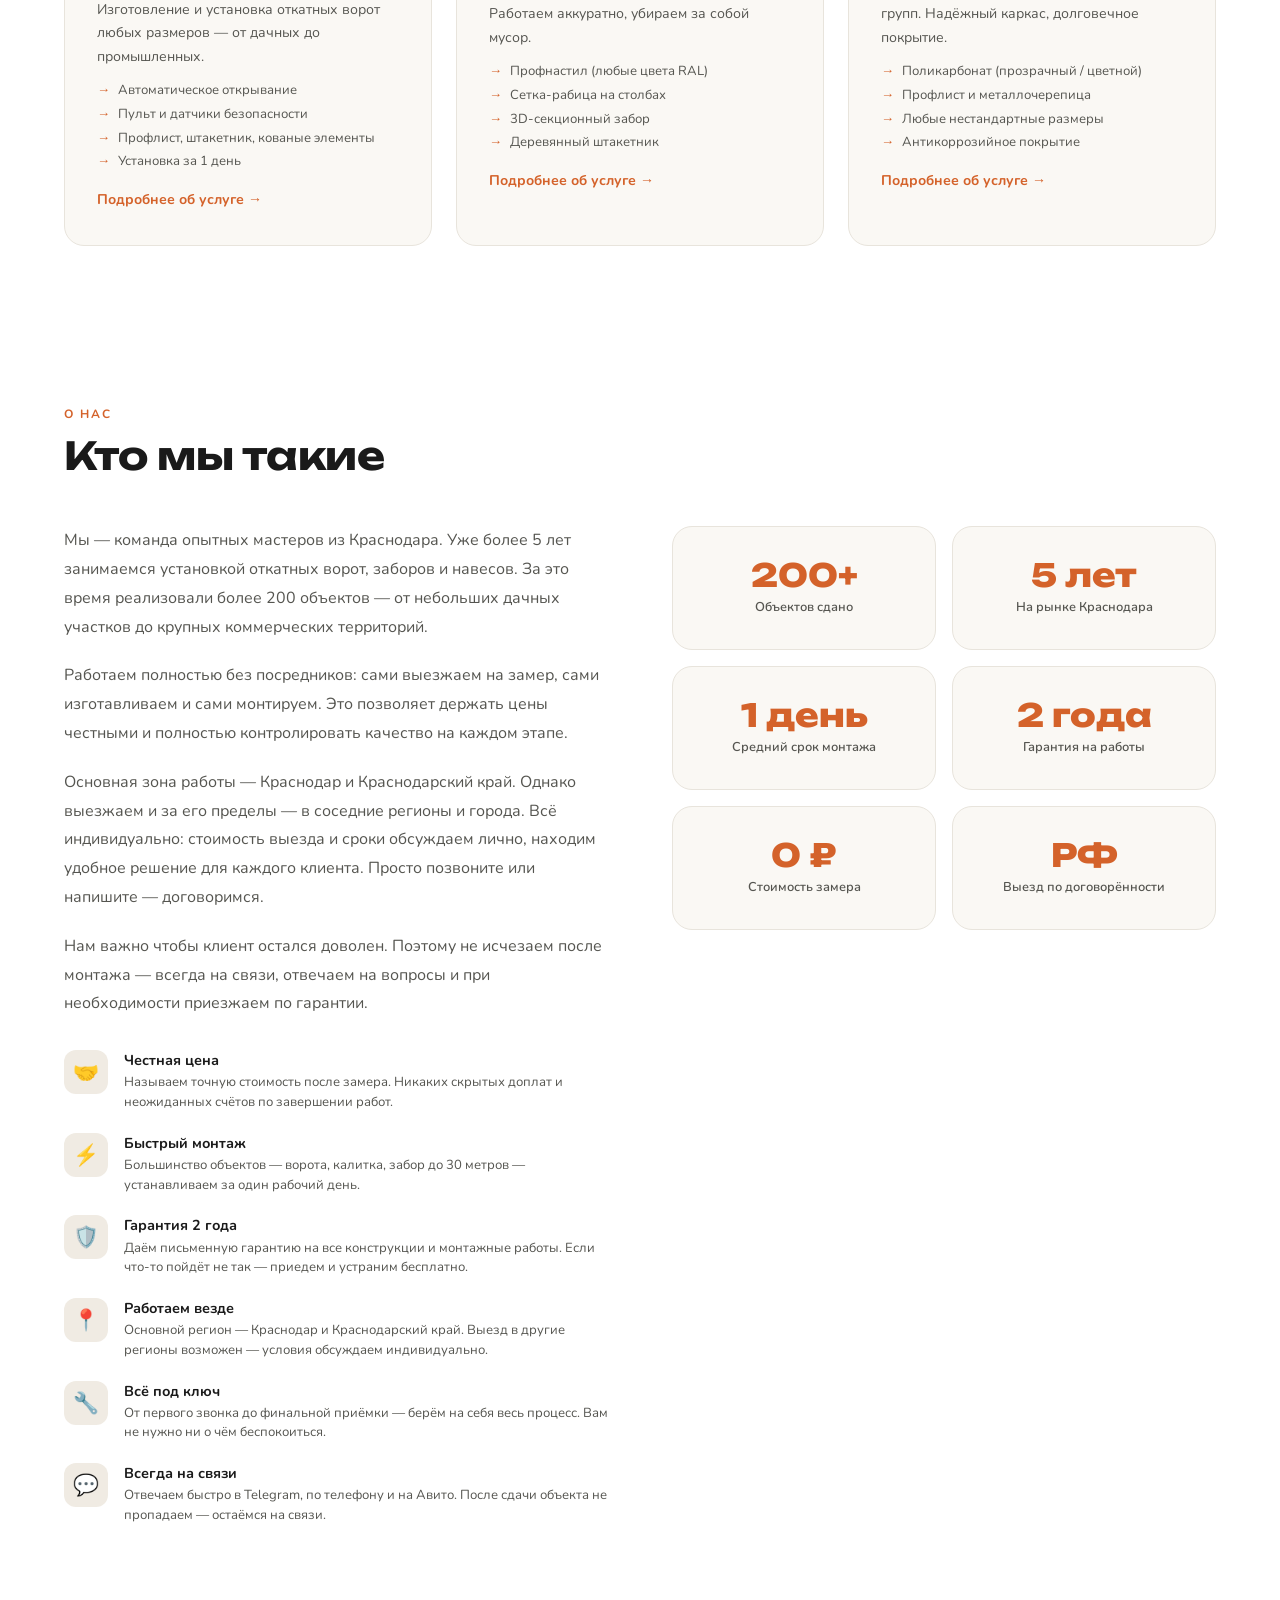
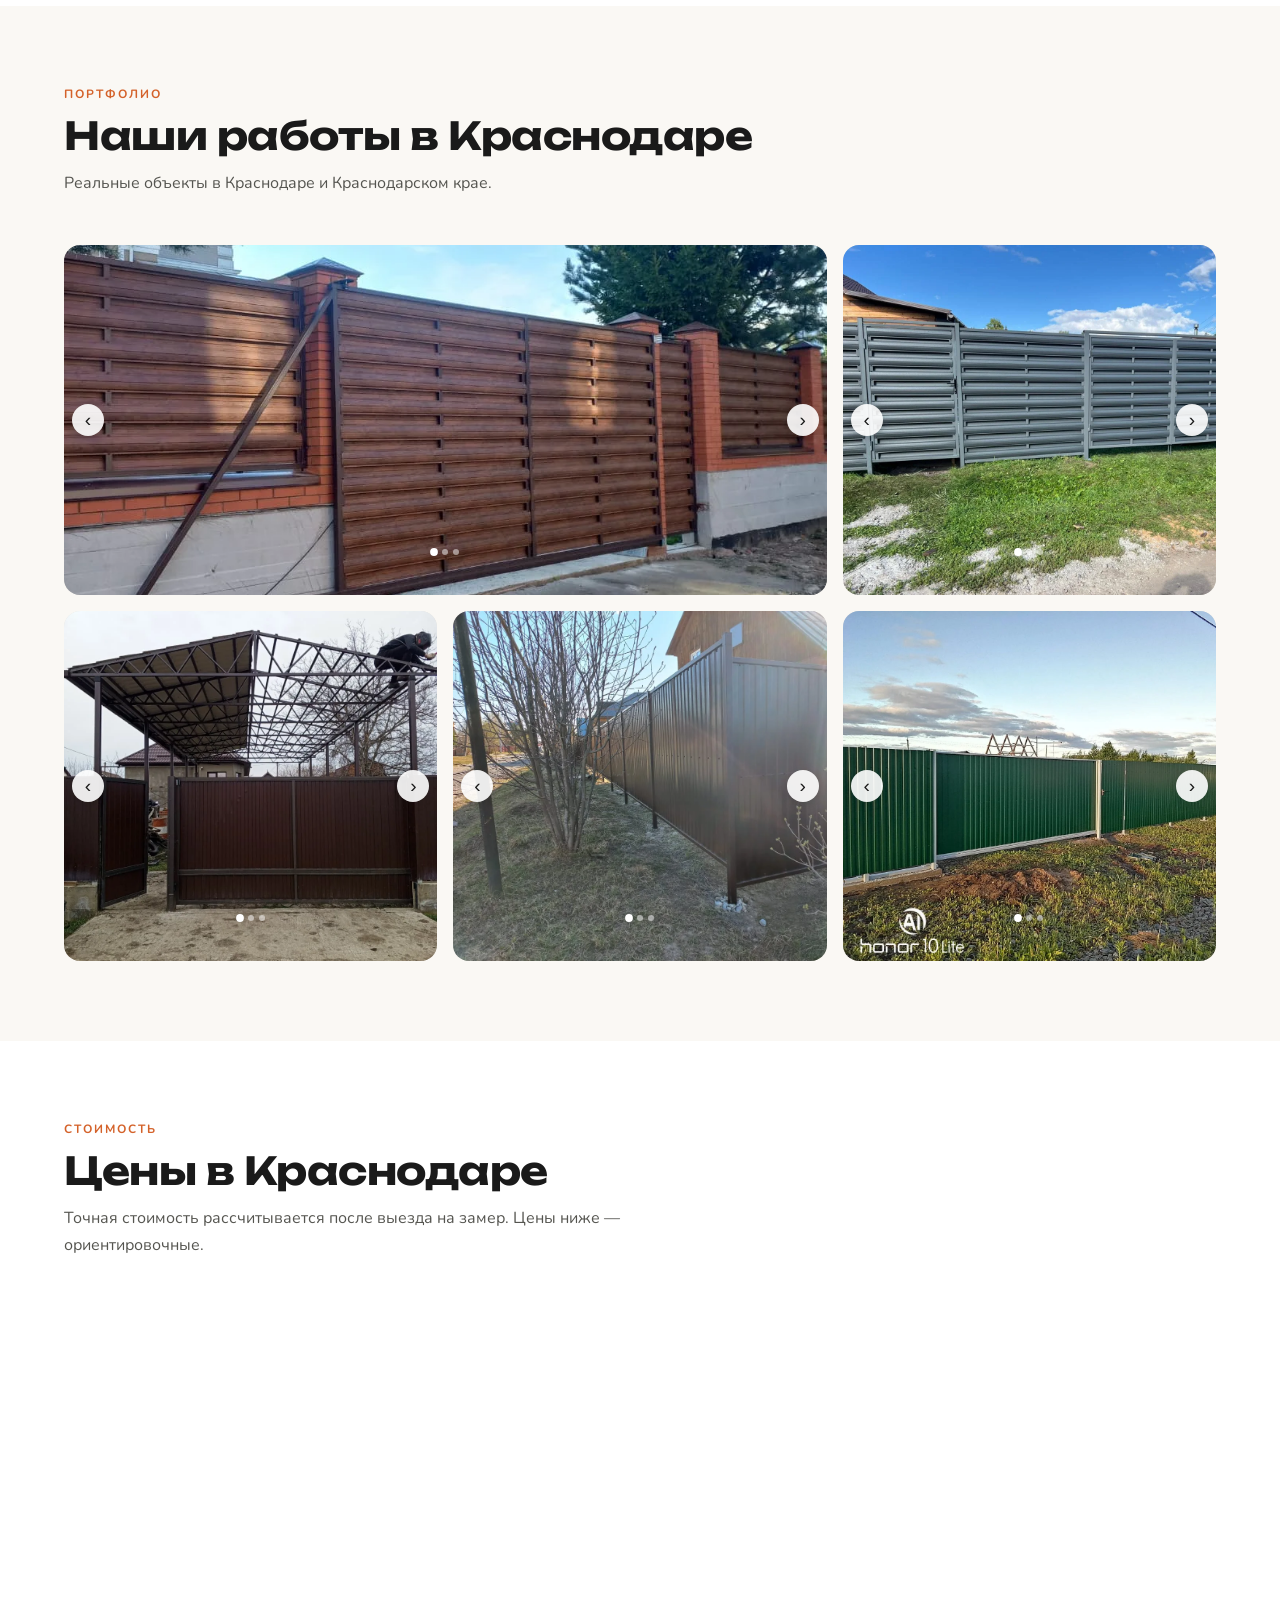
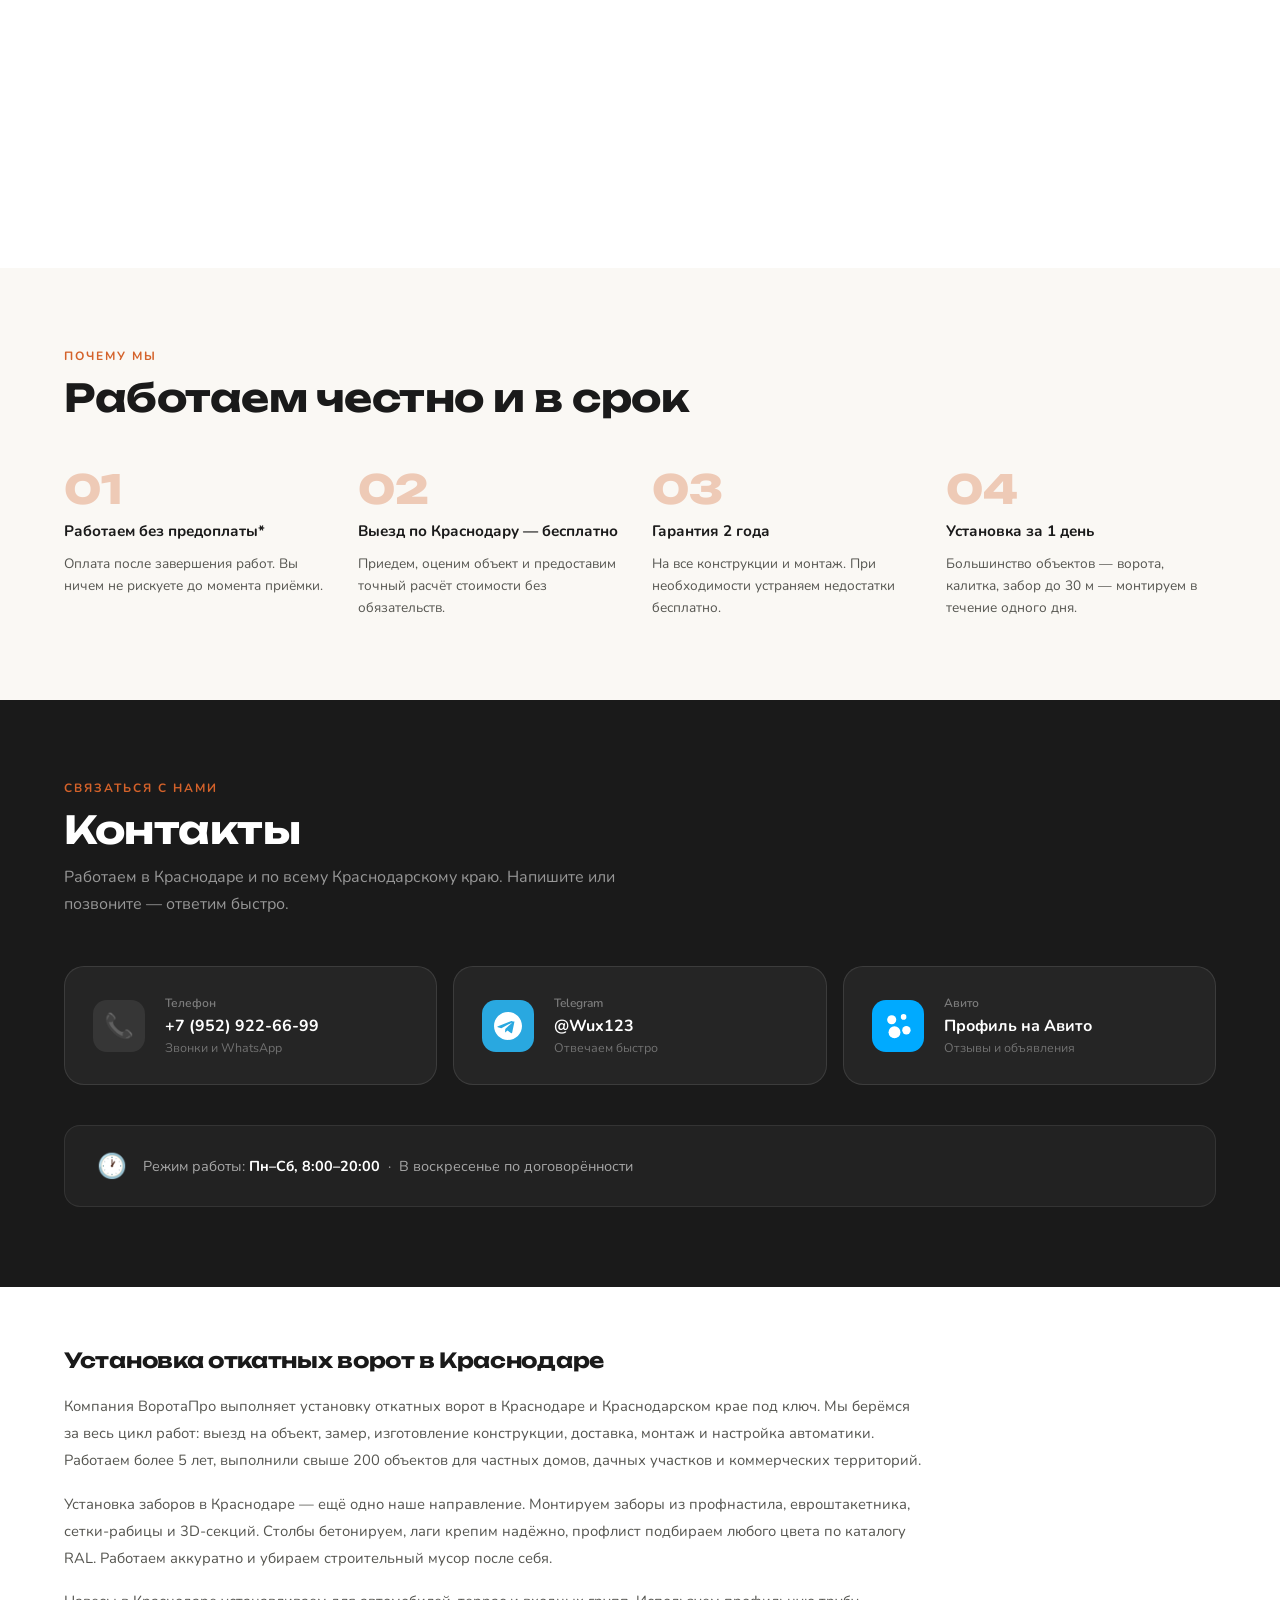
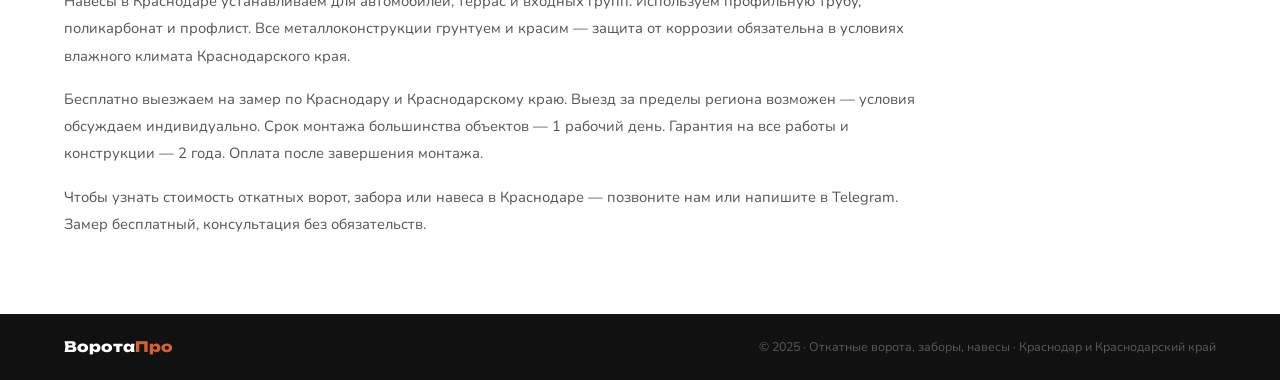
==== commit 57308ed0: "Update index.html" ====
--- a/index.html
+++ b/index.html
@@ -91,7 +91,7 @@
   <div class="hero-grid-bg"></div>
   <div class="hero-content">
     <div class="hero-badge">Краснодар и Краснодарский край</div>
-    <h1>Откатные ворота,<br/>заборы и <span>навесы</span><br/>в Краснодаре и Краснодарском крае</h1>
+    <h1>Откатные ворота,<br/>заборы и навесы<br/><span>в Краснодаре и Краснодарском крае</span></h1>
     <p class="hero-sub">Устанавливаем надёжные конструкции под ключ — от замера до монтажа. Качественные материалы, гарантия на все работы.</p>
     <div class="hero-actions">
       <a href="tel:+79529226699" class="btn-primary">📞 Позвонить и вызвать замерщика</a>
@@ -579,4 +579,4 @@
 
 <script src="scirpt.js"></script>
 </body>
-</html>+</html>
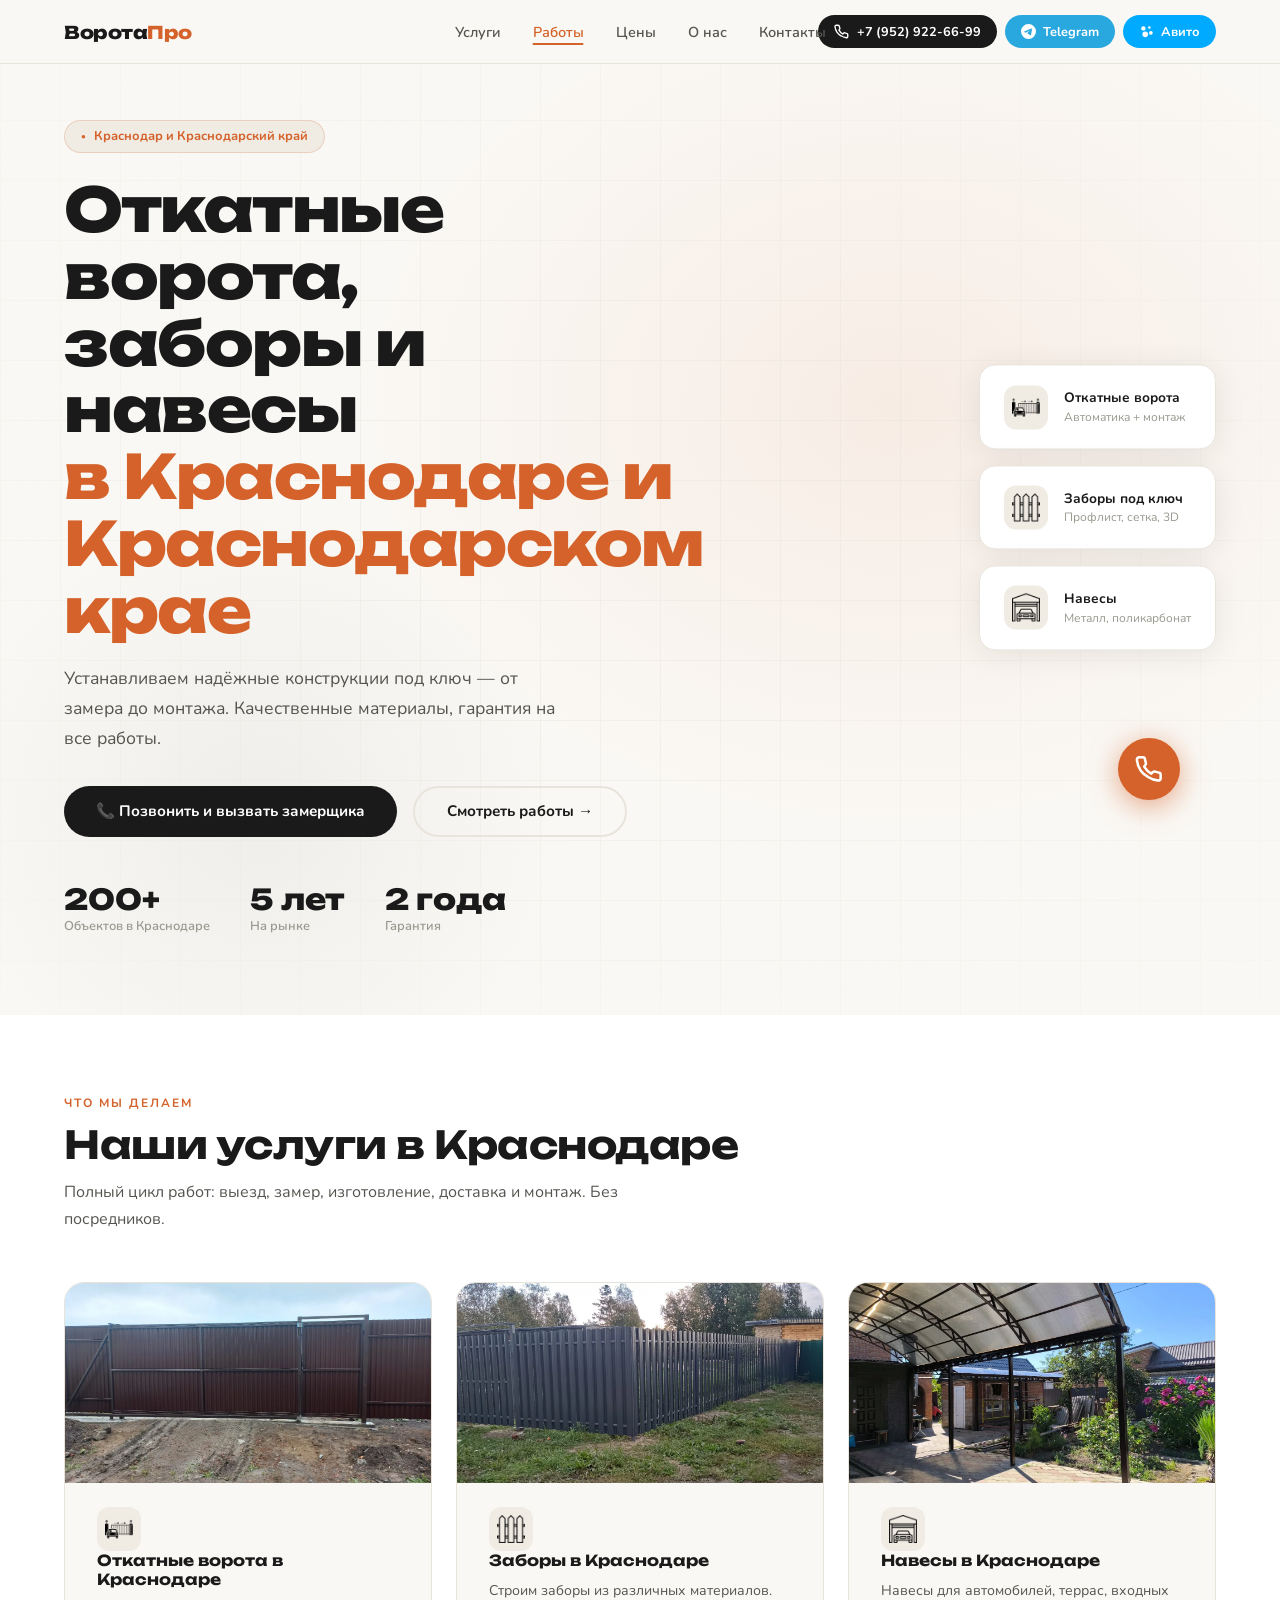
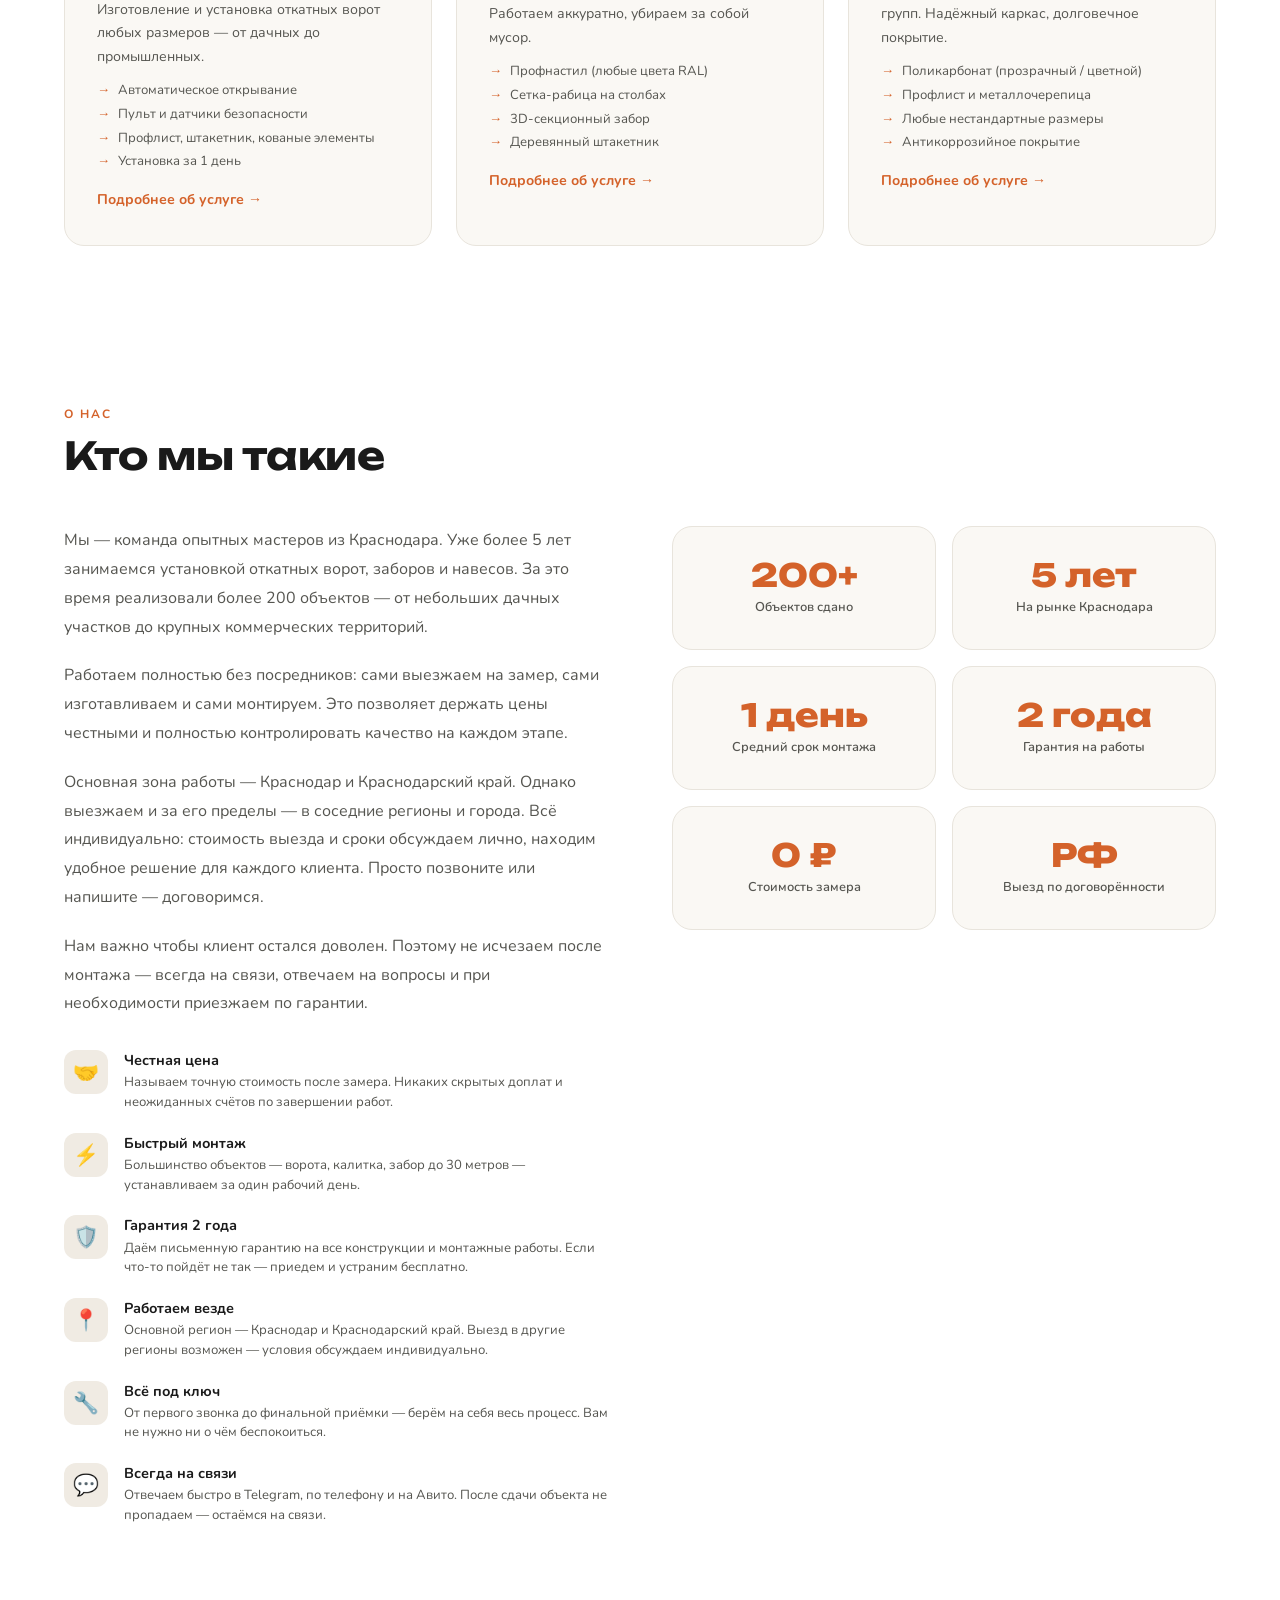
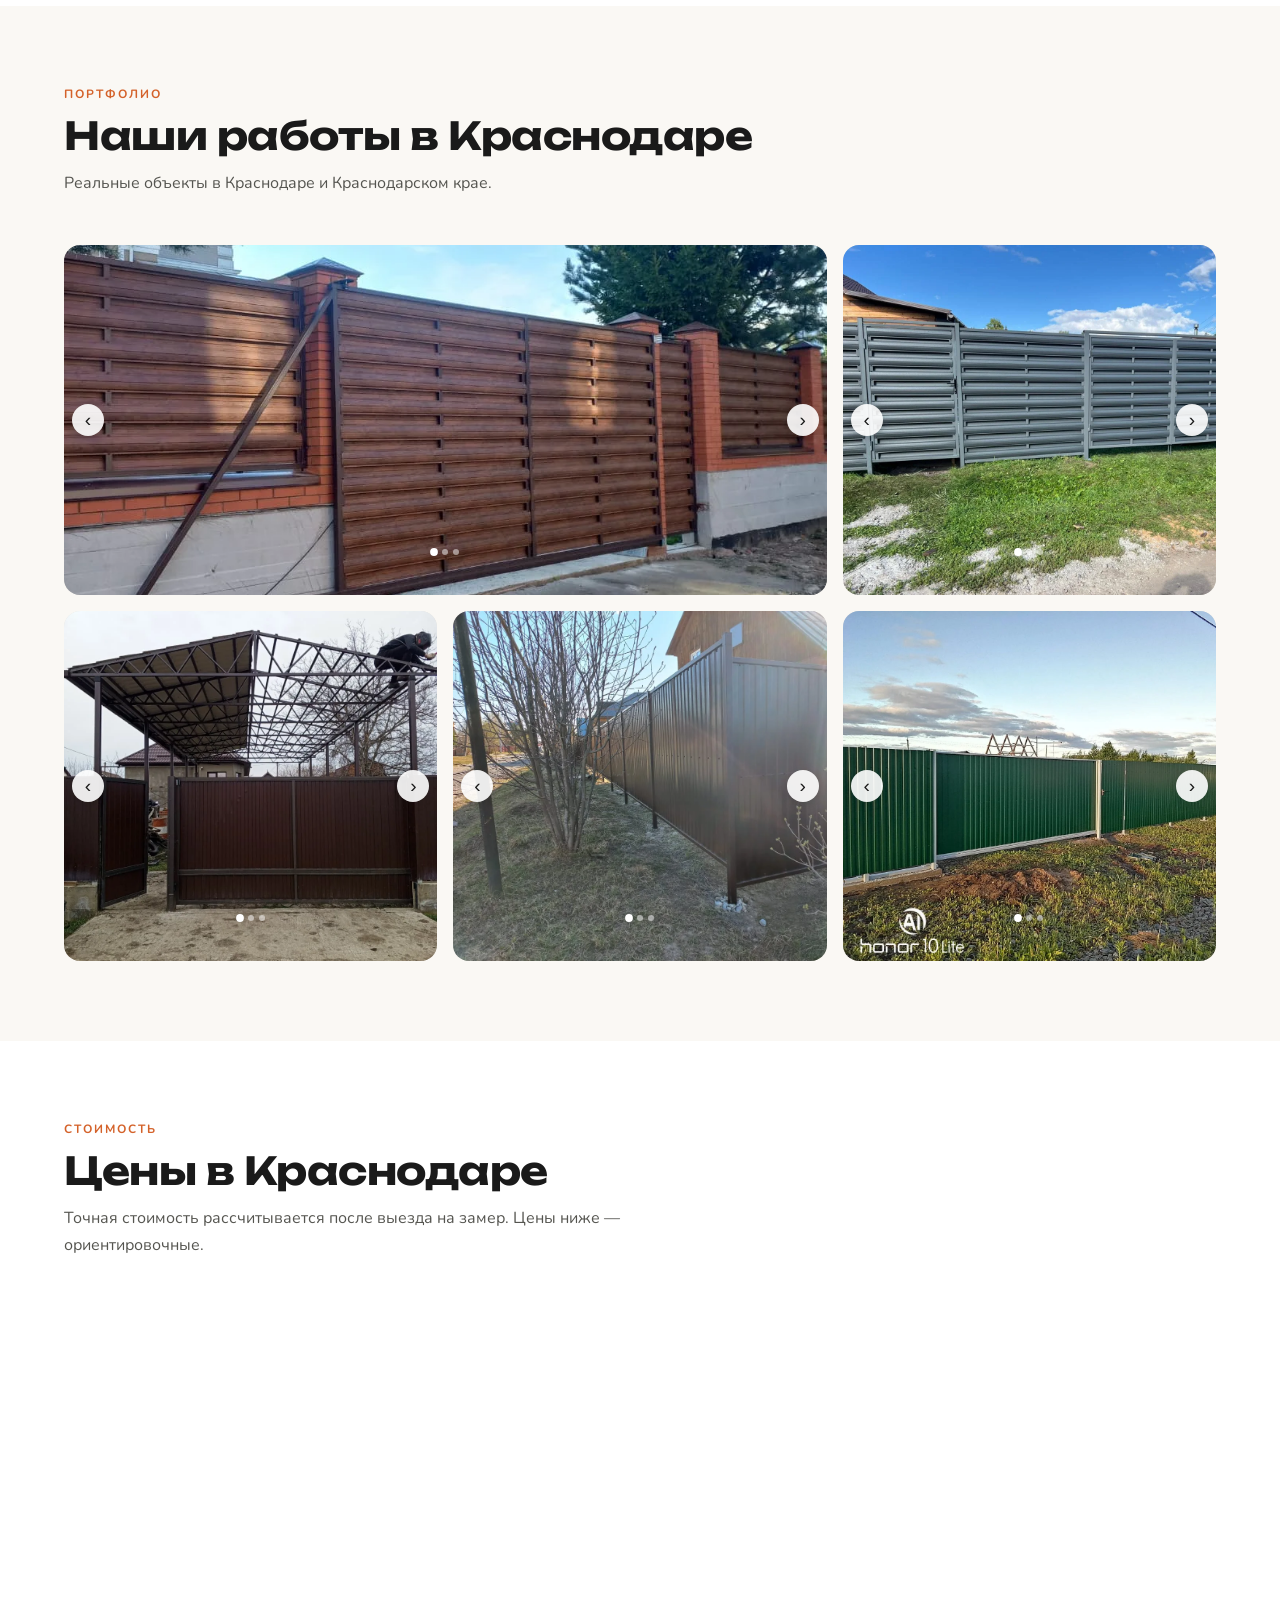
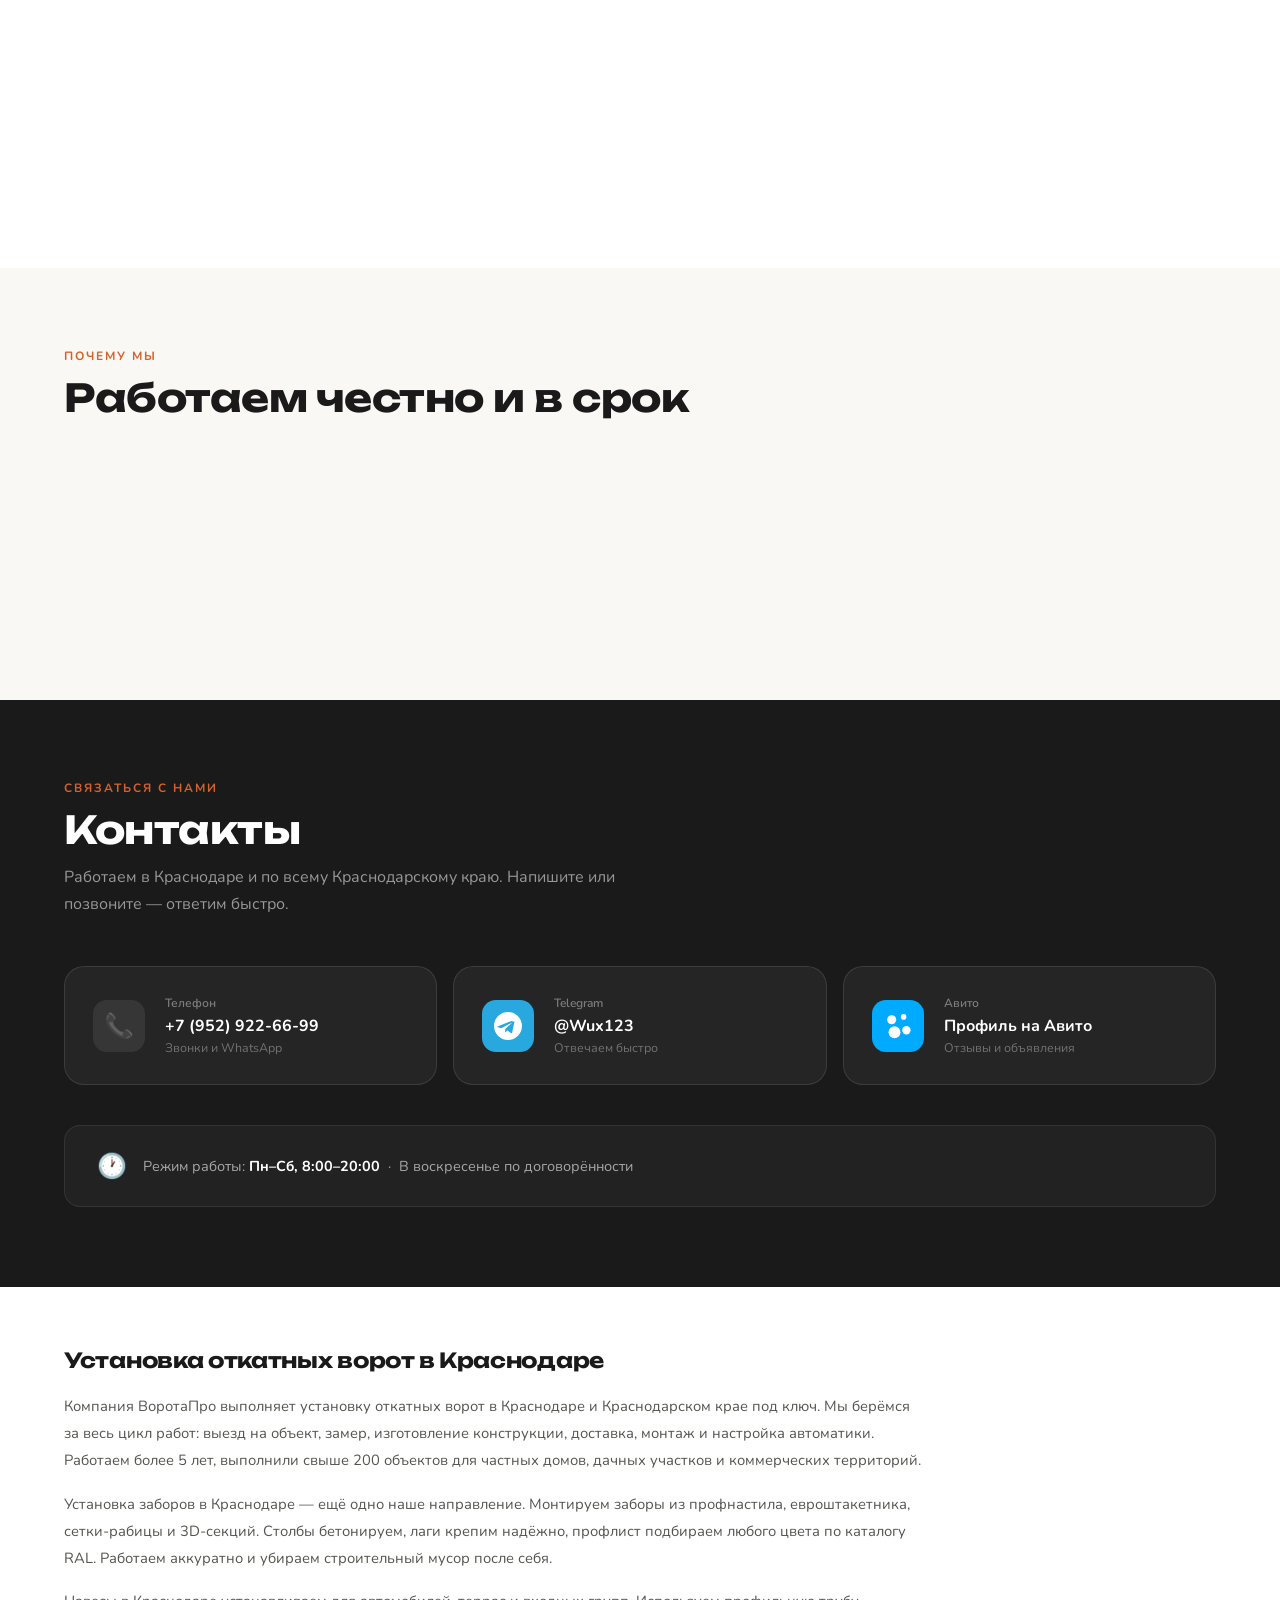
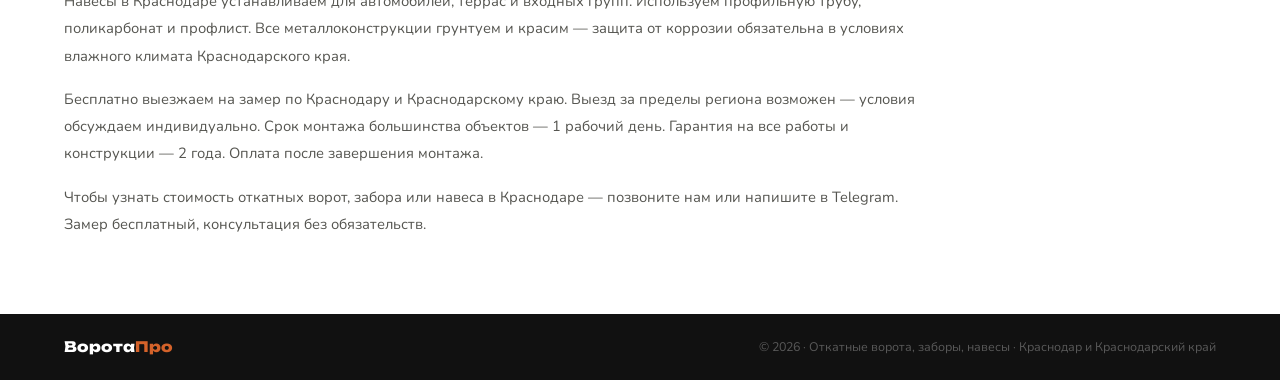
==== commit 15ef1687: "Update index.html" ====
--- a/index.html
+++ b/index.html
@@ -566,7 +566,7 @@
 <!-- FOOTER -->
 <footer>
   <a class="footer-logo" href="#" aria-label="ВоротаПро Краснодар">Ворота<span>Про</span></a>
-  <div class="footer-copy">© 2025 · Откатные ворота, заборы, навесы · Краснодар и Краснодарский край</div>
+  <div class="footer-copy">© 2026 · Откатные ворота, заборы, навесы · Краснодар и Краснодарский край</div>
 </footer>
 
 <!-- FLOATING CALL BUTTON -->
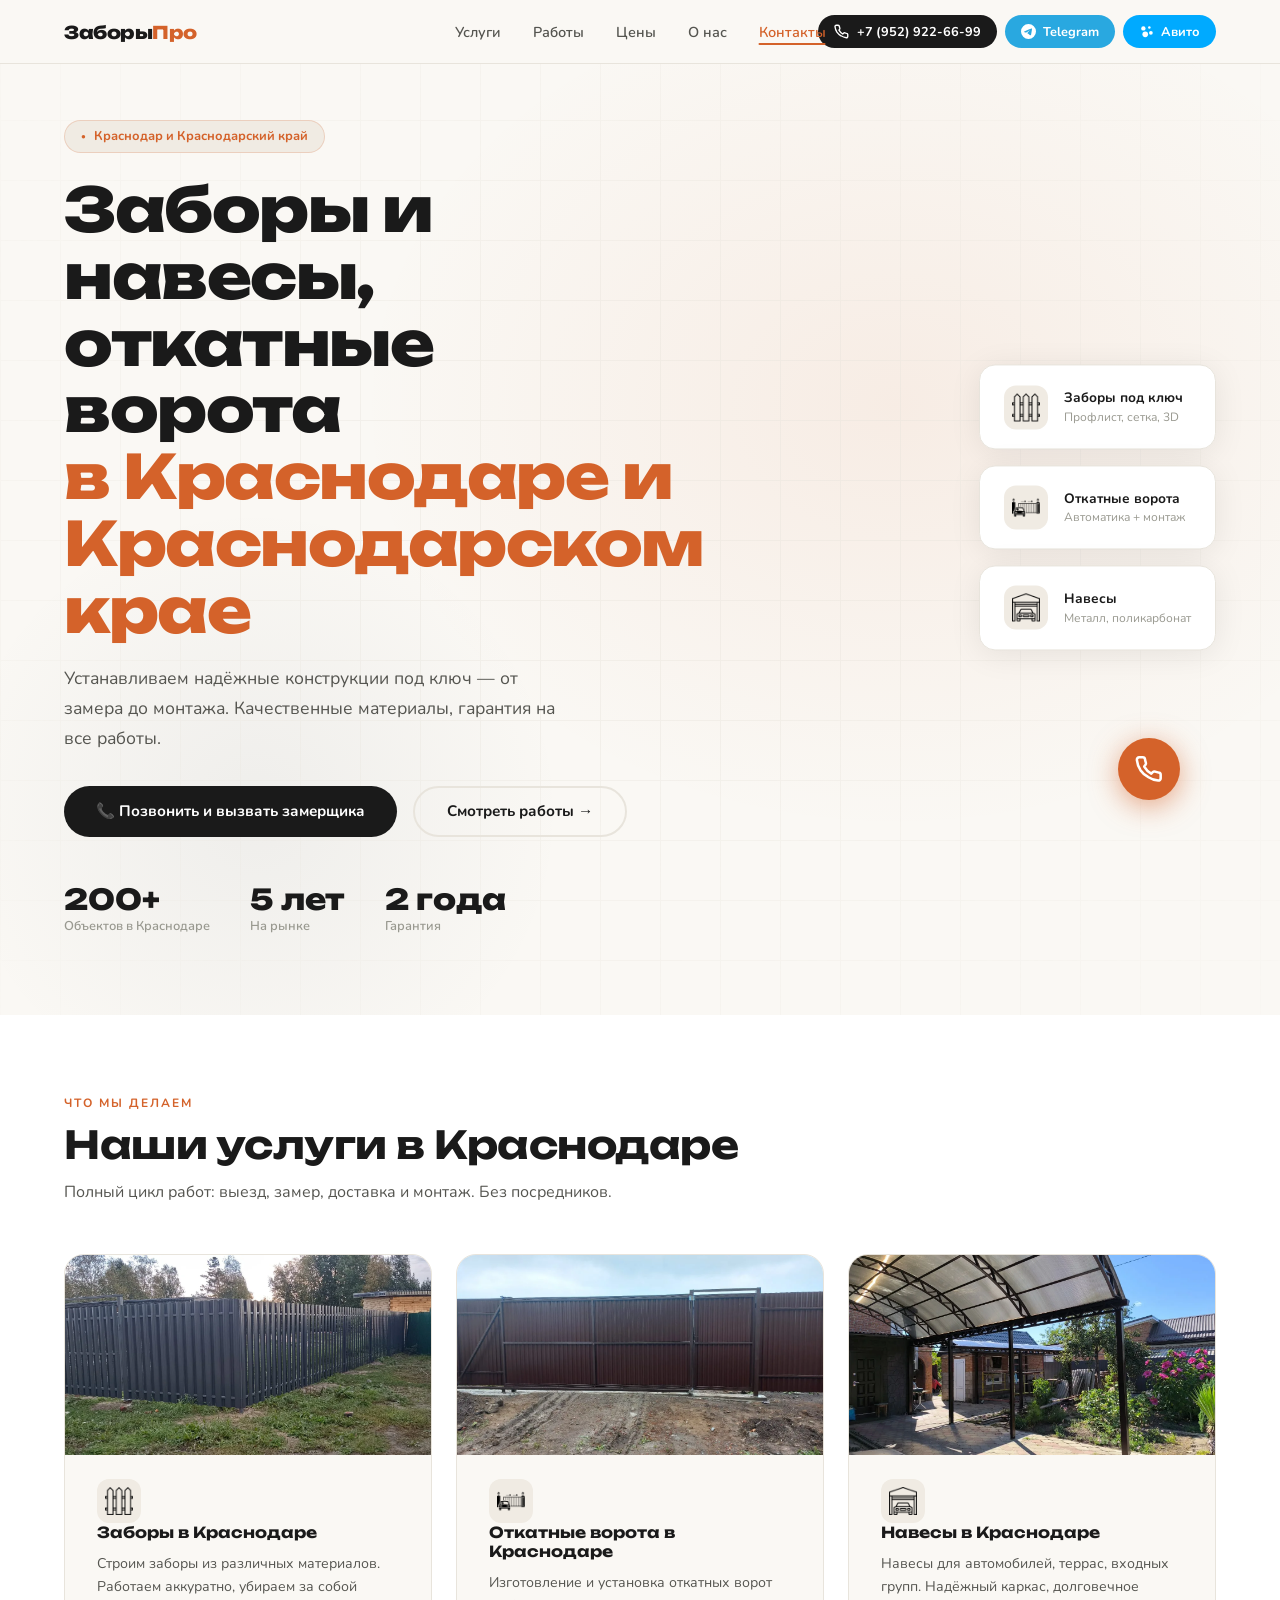
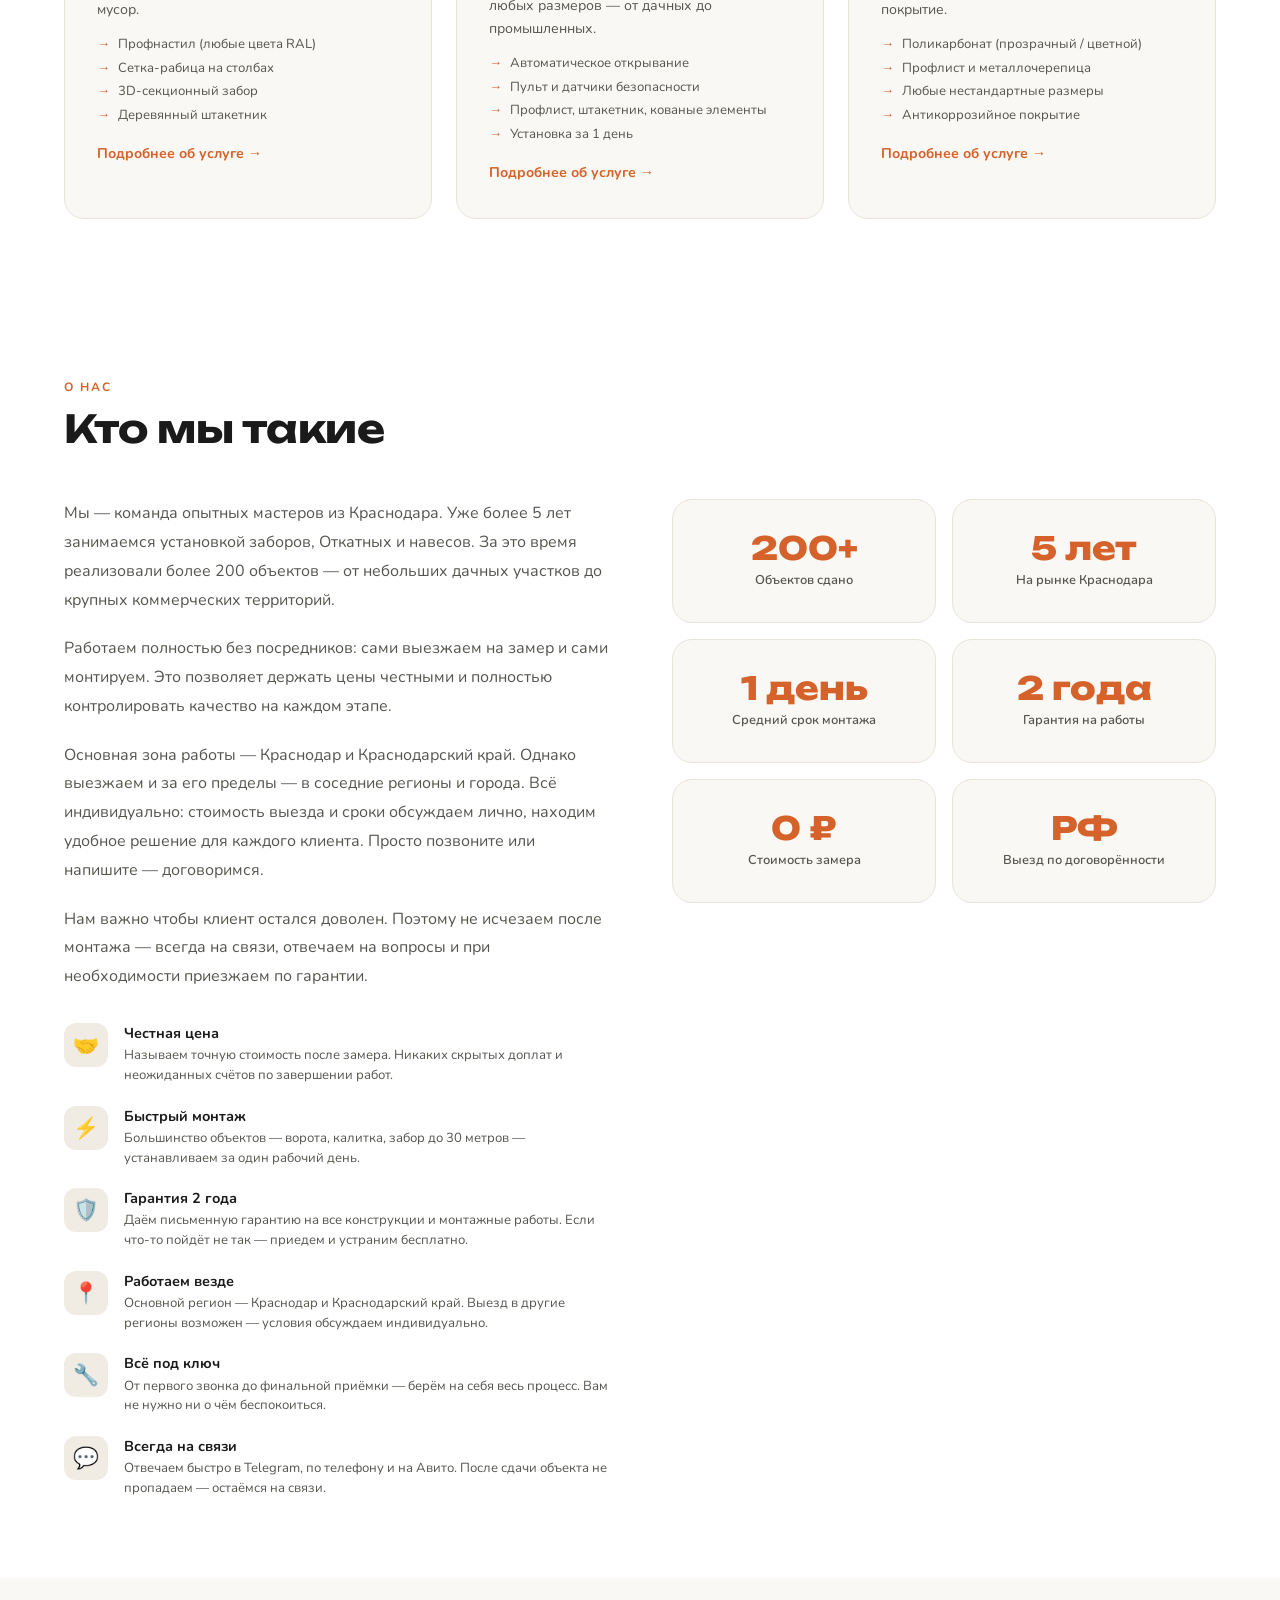
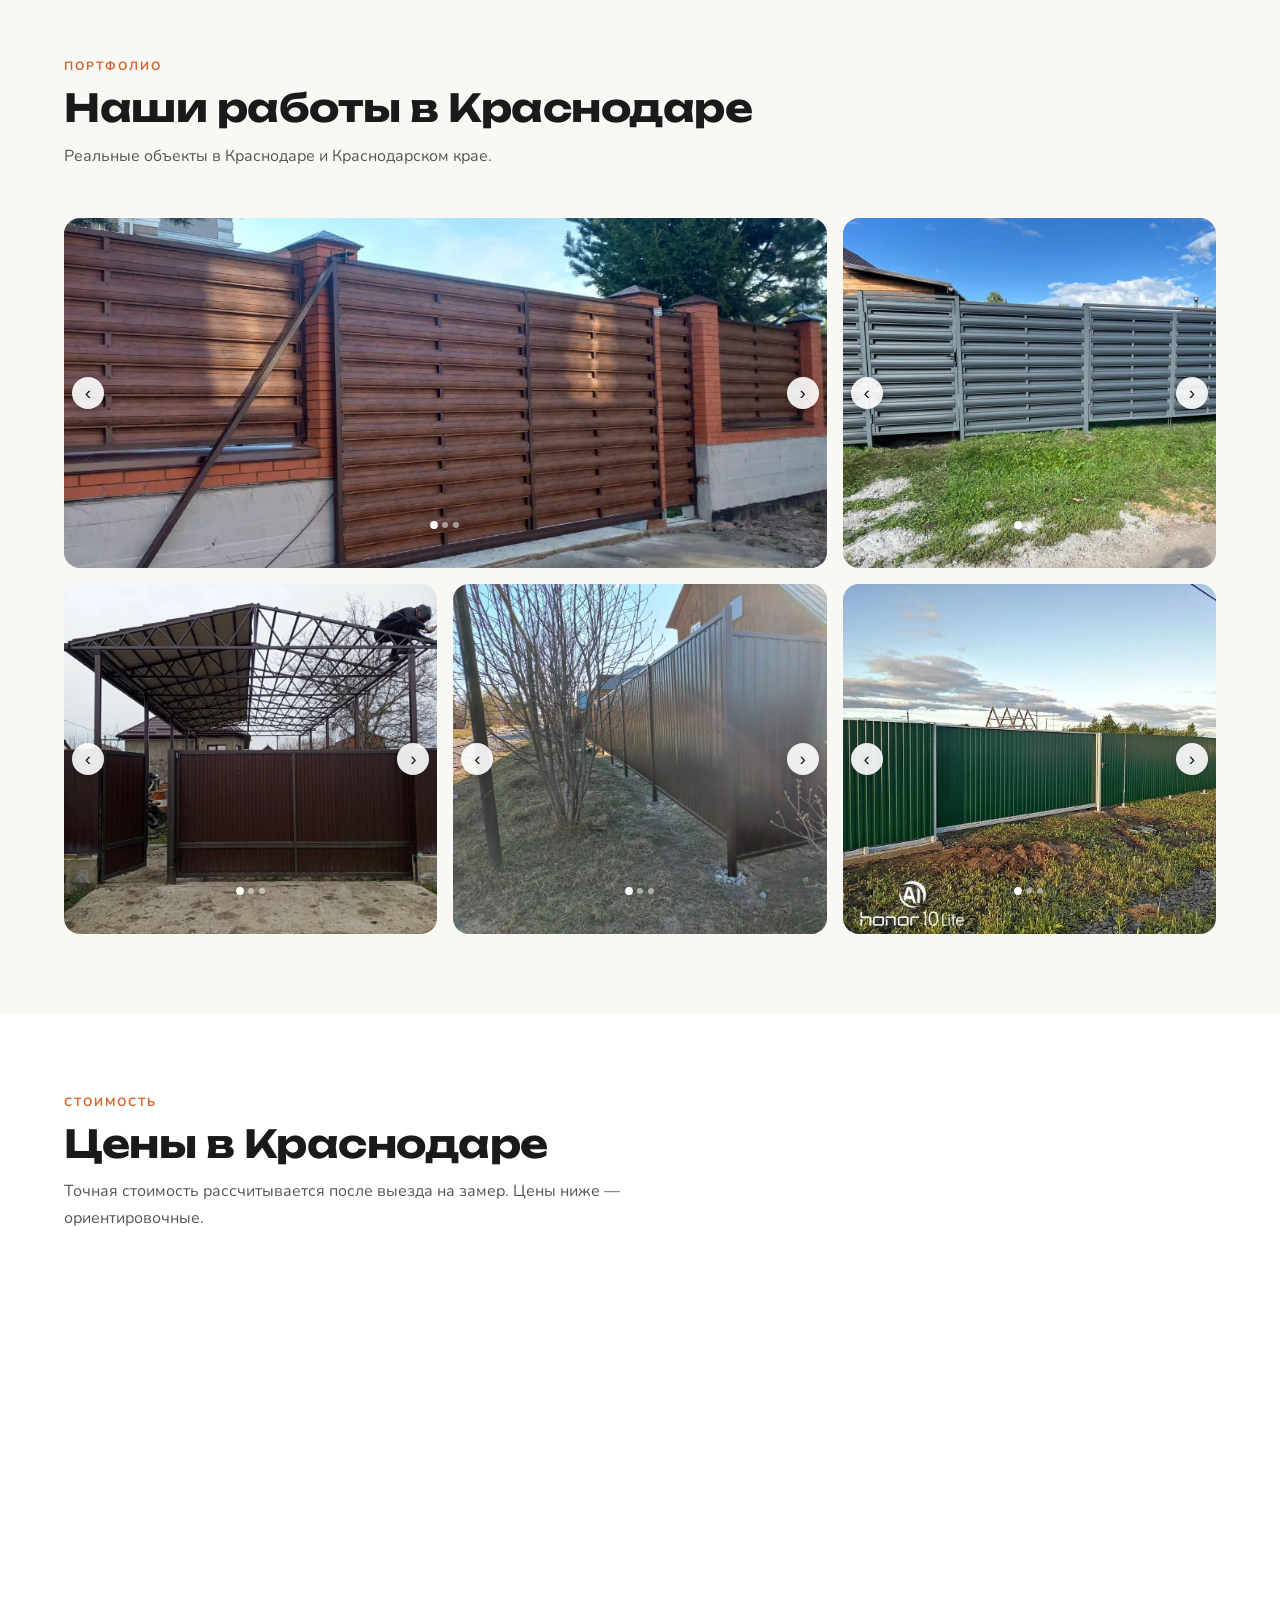
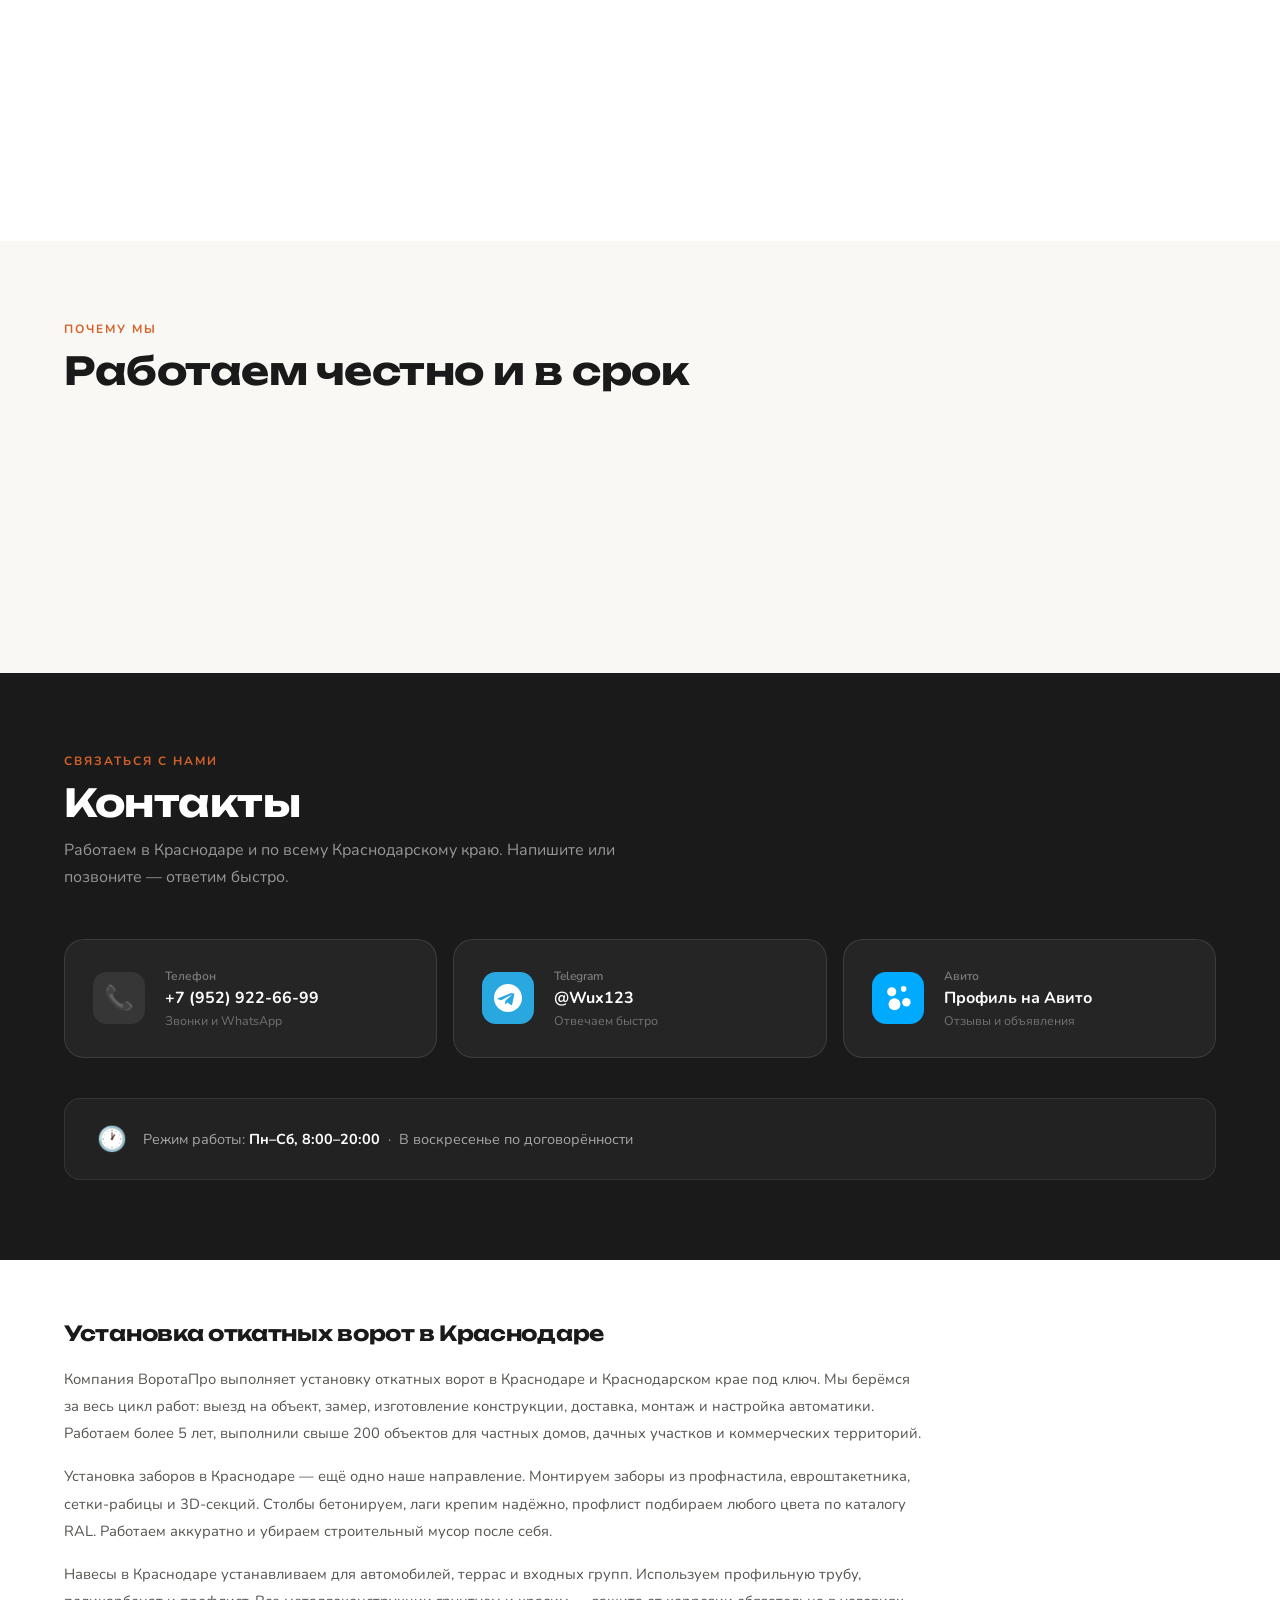
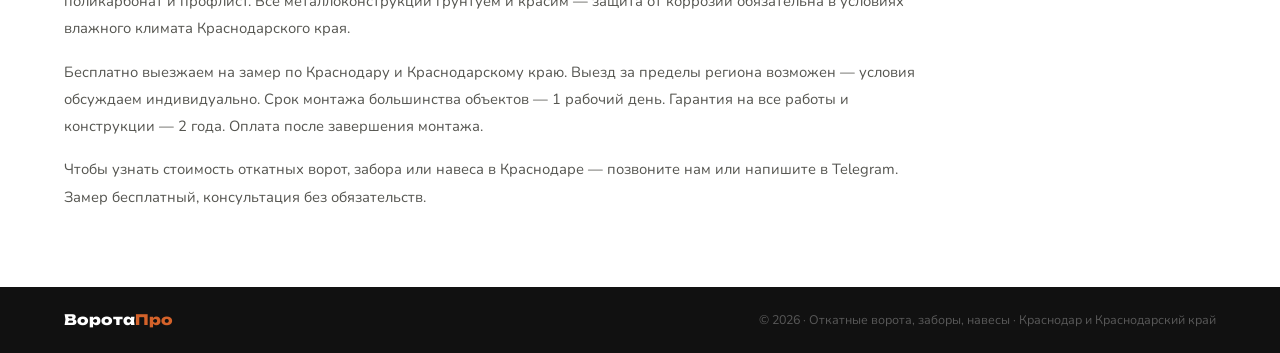
==== commit a29b99fd: "Update index.html" ====
--- a/index.html
+++ b/index.html
@@ -5,17 +5,17 @@
   <meta name="viewport" content="width=device-width, initial-scale=1.0"/>
 
   <!-- ===== SEO PRIMARY ===== -->
-  <title>Откатные ворота Краснодар — установка под ключ | ВоротаПро</title>
-  <meta name="description" content="Установка откатных ворот, заборов и навесов в Краснодаре и Краснодарском крае. Монтаж за 1 день, гарантия 2 года, бесплатный замер. Звоните: +7 (999) 123-45-67"/>
-  <meta name="keywords" content="откатные ворота Краснодар, установка ворот Краснодар, заборы Краснодар, навесы Краснодар, откатные ворота под ключ Краснодарский край, забор из профлиста Краснодар, автоматические ворота Краснодар, ворота цена Краснодар"/>
+  <title>Заборы Краснодар — установка под ключ от 600 ₽/м | ВоротаПро</title>
+  <meta name="description" content="Установка заборов в Краснодаре под ключ. Профнастил от 1 200 ₽/м, евроштакетник, жалюзи, сетка-рабица. Монтаж за 1 день, гарантия 2 года, бесплатный замер. Также ворота и навесы. Звоните: +7 (952) 922-66-99"/>
+  <meta name="keywords" content="заборы Краснодар, забор из профнастила Краснодар, евроштакетник Краснодар, забор жалюзи Краснодар, установка забора Краснодар, забор под ключ Краснодар, забор цена Краснодар, сетка рабица Краснодар, откатные ворота Краснодар, навесы Краснодар"/>
   <meta name="robots" content="index, follow"/>
-  <meta name="author" content="ВоротаПро Краснодар"/>
+  <meta name="author" content="ЗаборыПро Краснодар"/>
   <link rel="canonical" href="https://vorotapro-krd.ru/"/>
 
   <!-- ===== OG / SOCIAL ===== -->
   <meta property="og:type" content="website"/>
-  <meta property="og:title" content="Откатные ворота Краснодар — ВоротаПро"/>
-  <meta property="og:description" content="Установка откатных ворот, заборов и навесов в Краснодаре. Монтаж за 1 день, гарантия 2 года, замер бесплатно."/>
+  <meta property="og:title" content="Заборы Краснодар — установка от 600 ₽/м | ВоротаПро"/>
+  <meta property="og:description" content="Установка заборов, ворот, навесов в Краснодаре под ключ. Профнастил, евроштакетник, жалюзи, сетка-рабица. Монтаж за 1 день, гарантия 2 года, замер бесплатно."/>
   <meta property="og:url" content="https://vorotapro-krd.ru/"/>
   <meta property="og:locale" content="ru_RU"/>
   <meta name="twitter:card" content="summary_large_image"/>
@@ -30,7 +30,7 @@
     "@context": "https://schema.org",
     "@type": "LocalBusiness",
     "name": "ВоротаПро",
-    "description": "Установка откатных ворот, заборов и навесов в Краснодаре и Краснодарском крае",
+    "description": "Установка заборов в Краснодаре под ключ. Профнастил, евроштакетник, жалюзи, сетка-рабица. Также откатные ворота и навесы.",
     "url": "https://vorotapro-krd.ru",
     "telephone": "+79529226699",
     "address": {
@@ -61,7 +61,7 @@
 
 <!-- NAV -->
 <nav>
-  <a class="nav-logo" href="#" aria-label="ВоротаПро Краснодар — главная">Ворота<span>Про</span></a>
+  <a class="nav-logo" href="#" aria-label="ВоротаПро Краснодар — главная">Заборы<span>Про</span></a>
   <ul class="nav-links">
     <li><a href="#services">Услуги</a></li>
     <li><a href="#gallery">Работы</a></li>
@@ -91,7 +91,7 @@
   <div class="hero-grid-bg"></div>
   <div class="hero-content">
     <div class="hero-badge">Краснодар и Краснодарский край</div>
-    <h1>Откатные ворота,<br/>заборы и навесы<br/><span>в Краснодаре и Краснодарском крае</span></h1>
+    <h1>Заборы и навесы,<br/>откатные ворота<br/><span>в Краснодаре и Краснодарском крае</span></h1>
     <p class="hero-sub">Устанавливаем надёжные конструкции под ключ — от замера до монтажа. Качественные материалы, гарантия на все работы.</p>
     <div class="hero-actions">
       <a href="tel:+79529226699" class="btn-primary">📞 Позвонить и вызвать замерщика</a>
@@ -115,20 +115,20 @@
   <div class="hero-visual" aria-hidden="true">
     <div class="hero-card">
       <div class="hero-card-icon">
+        <img src="foto/uslugi/fence.png" alt="Заборы" width="28" height="28"/>
+      </div>
+      <div>
+        <div class="hero-card-text">Заборы под ключ</div>
+        <div class="hero-card-sub">Профлист, сетка, 3D</div>
+      </div>
+    </div>
+    <div class="hero-card">
+      <div class="hero-card-icon">
         <img src="foto/uslugi/car.png" alt="Откатные ворота" width="28" height="28"/>
       </div>
       <div>
         <div class="hero-card-text">Откатные ворота</div>
         <div class="hero-card-sub">Автоматика + монтаж</div>
-      </div>
-    </div>
-    <div class="hero-card">
-      <div class="hero-card-icon">
-        <img src="foto/uslugi/fence.png" alt="Заборы" width="28" height="28"/>
-      </div>
-      <div>
-        <div class="hero-card-text">Заборы под ключ</div>
-        <div class="hero-card-sub">Профлист, сетка, 3D</div>
       </div>
     </div>
     <div class="hero-card">
@@ -147,8 +147,29 @@
 <section id="services" aria-label="Наши услуги в Краснодаре">
   <div class="section-label">Что мы делаем</div>
   <h2 class="section-title">Наши услуги в Краснодаре</h2>
-  <p class="section-sub">Полный цикл работ: выезд, замер, изготовление, доставка и монтаж. Без посредников.</p>
+  <p class="section-sub">Полный цикл работ: выезд, замер, доставка и монтаж. Без посредников.</p>
   <div class="services-grid">
+
+    <!-- Заборы -->
+    <article class="service-card reveal">
+      <div class="service-photo">
+        <img src="foto/zabor.webp" alt="Заборы Краснодар"/>
+      </div>
+      <div class="service-body">
+        <div class="hero-card-icon">
+        <img src="foto/uslugi/fence.png" alt="Заборы" width="28" height="28"/>
+      </div>
+        <h3 class="service-title">Заборы в Краснодаре</h3>
+        <p class="service-desc">Строим заборы из различных материалов. Работаем аккуратно, убираем за собой мусор.</p>
+        <ul class="service-features">
+          <li>Профнастил (любые цвета RAL)</li>
+          <li>Сетка-рабица на столбах</li>
+          <li>3D-секционный забор</li>
+          <li>Деревянный штакетник</li>
+        </ul>
+        <a href="fences.html" class="btn-more">Подробнее об услуге →</a>
+      </div>
+    </article>
 
     <!-- Ворота -->
     <article class="service-card reveal">
@@ -171,27 +192,6 @@
       </div>
     </article>
 
-    <!-- Заборы -->
-    <article class="service-card reveal">
-      <div class="service-photo">
-        <img src="foto/zabor.webp" alt="Заборы Краснодар"/>
-      </div>
-      <div class="service-body">
-        <div class="hero-card-icon">
-        <img src="foto/uslugi/fence.png" alt="Заборы" width="28" height="28"/>
-      </div>
-        <h3 class="service-title">Заборы в Краснодаре</h3>
-        <p class="service-desc">Строим заборы из различных материалов. Работаем аккуратно, убираем за собой мусор.</p>
-        <ul class="service-features">
-          <li>Профнастил (любые цвета RAL)</li>
-          <li>Сетка-рабица на столбах</li>
-          <li>3D-секционный забор</li>
-          <li>Деревянный штакетник</li>
-        </ul>
-        <a href="fences.html" class="btn-more">Подробнее об услуге →</a>
-      </div>
-    </article>
-
     <!-- Навесы -->
     <article class="service-card reveal">
       <div class="service-photo">
@@ -223,8 +223,8 @@
   <div class="about-grid">
 
     <div class="about-text">
-      <p>Мы — команда опытных мастеров из Краснодара. Уже более 5 лет занимаемся установкой откатных ворот, заборов и навесов. За это время реализовали более 200 объектов — от небольших дачных участков до крупных коммерческих территорий.</p>
-      <p>Работаем полностью без посредников: сами выезжаем на замер, сами изготавливаем и сами монтируем. Это позволяет держать цены честными и полностью контролировать качество на каждом этапе.</p>
+      <p>Мы — команда опытных мастеров из Краснодара. Уже более 5 лет занимаемся установкой заборов, Откатных и навесов. За это время реализовали более 200 объектов — от небольших дачных участков до крупных коммерческих территорий.</p>
+      <p>Работаем полностью без посредников: сами выезжаем на замер и сами монтируем. Это позволяет держать цены честными и полностью контролировать качество на каждом этапе.</p>
       <p>Основная зона работы — Краснодар и Краснодарский край. Однако выезжаем и за его пределы — в соседние регионы и города. Всё индивидуально: стоимость выезда и сроки обсуждаем лично, находим удобное решение для каждого клиента. Просто позвоните или напишите — договоримся.</p>
       <p>Нам важно чтобы клиент остался доволен. Поэтому не исчезаем после монтажа — всегда на связи, отвечаем на вопросы и при необходимости приезжаем по гарантии.</p>
 
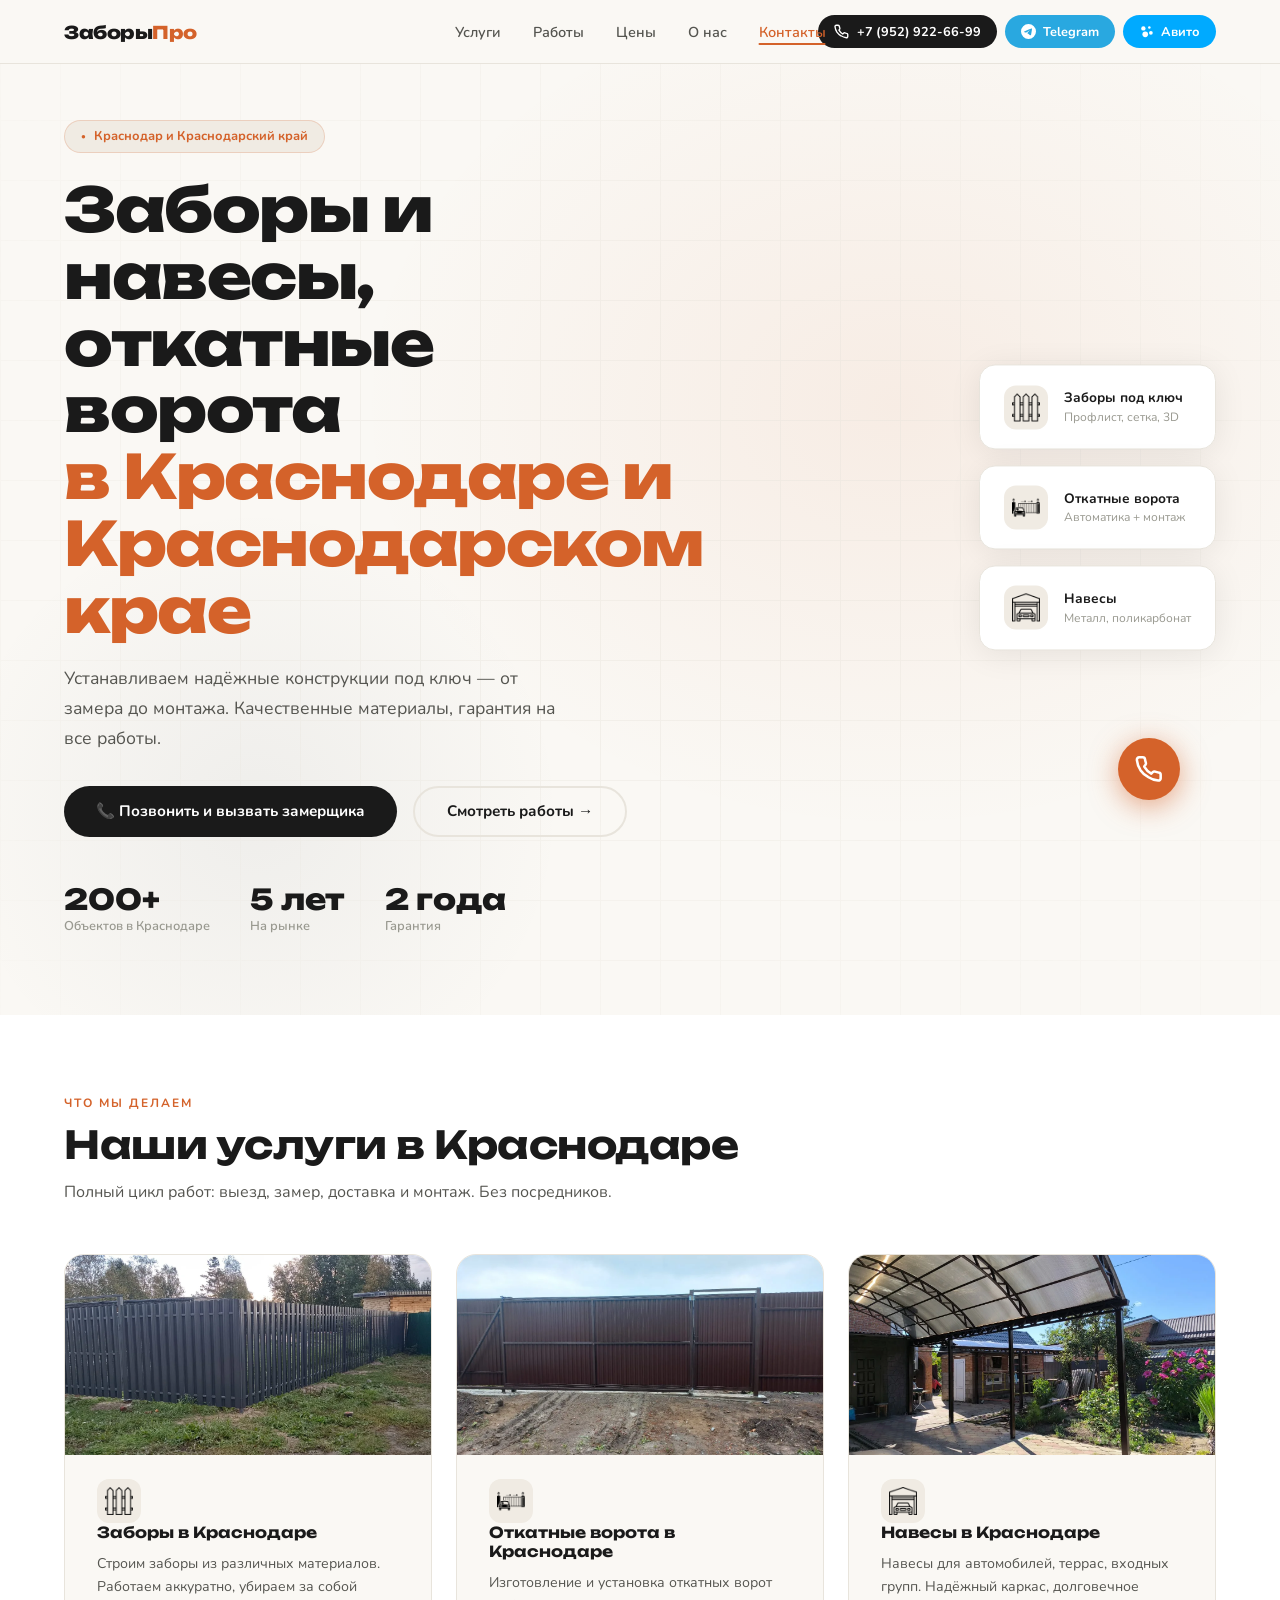
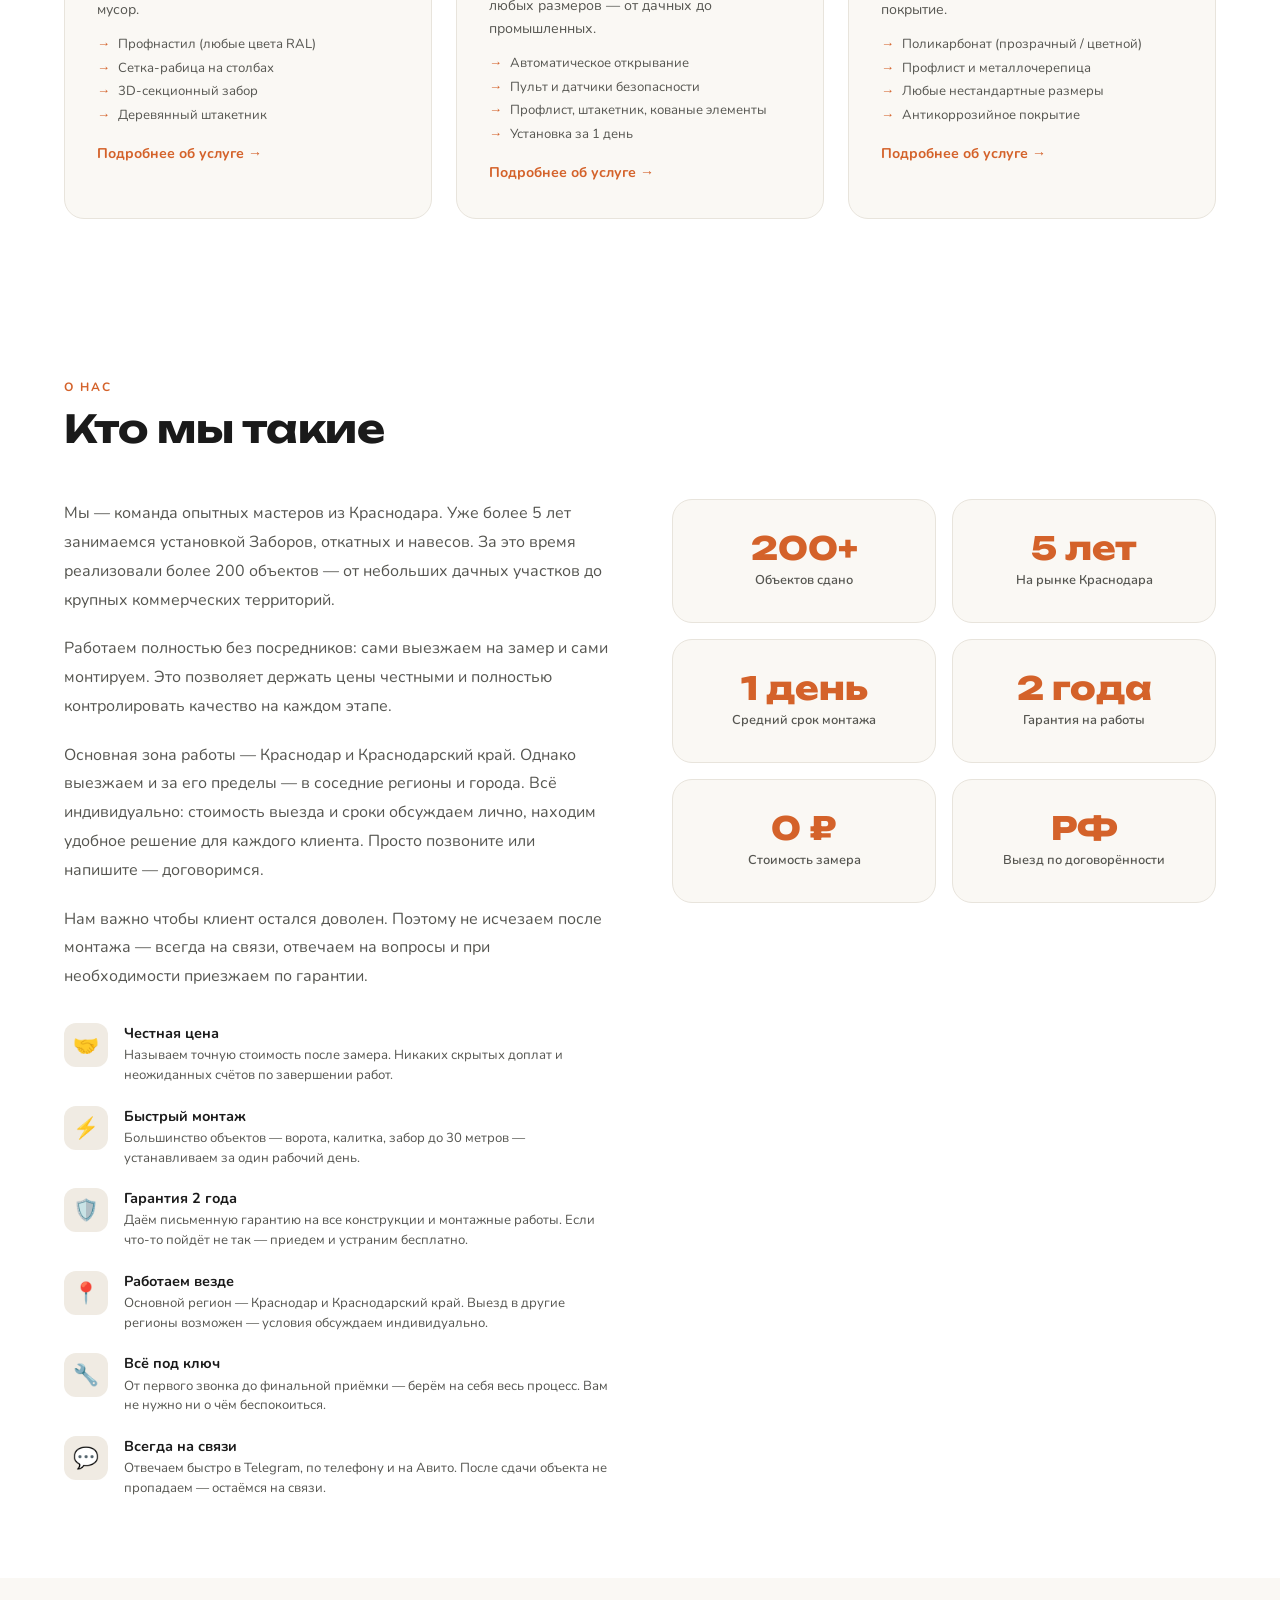
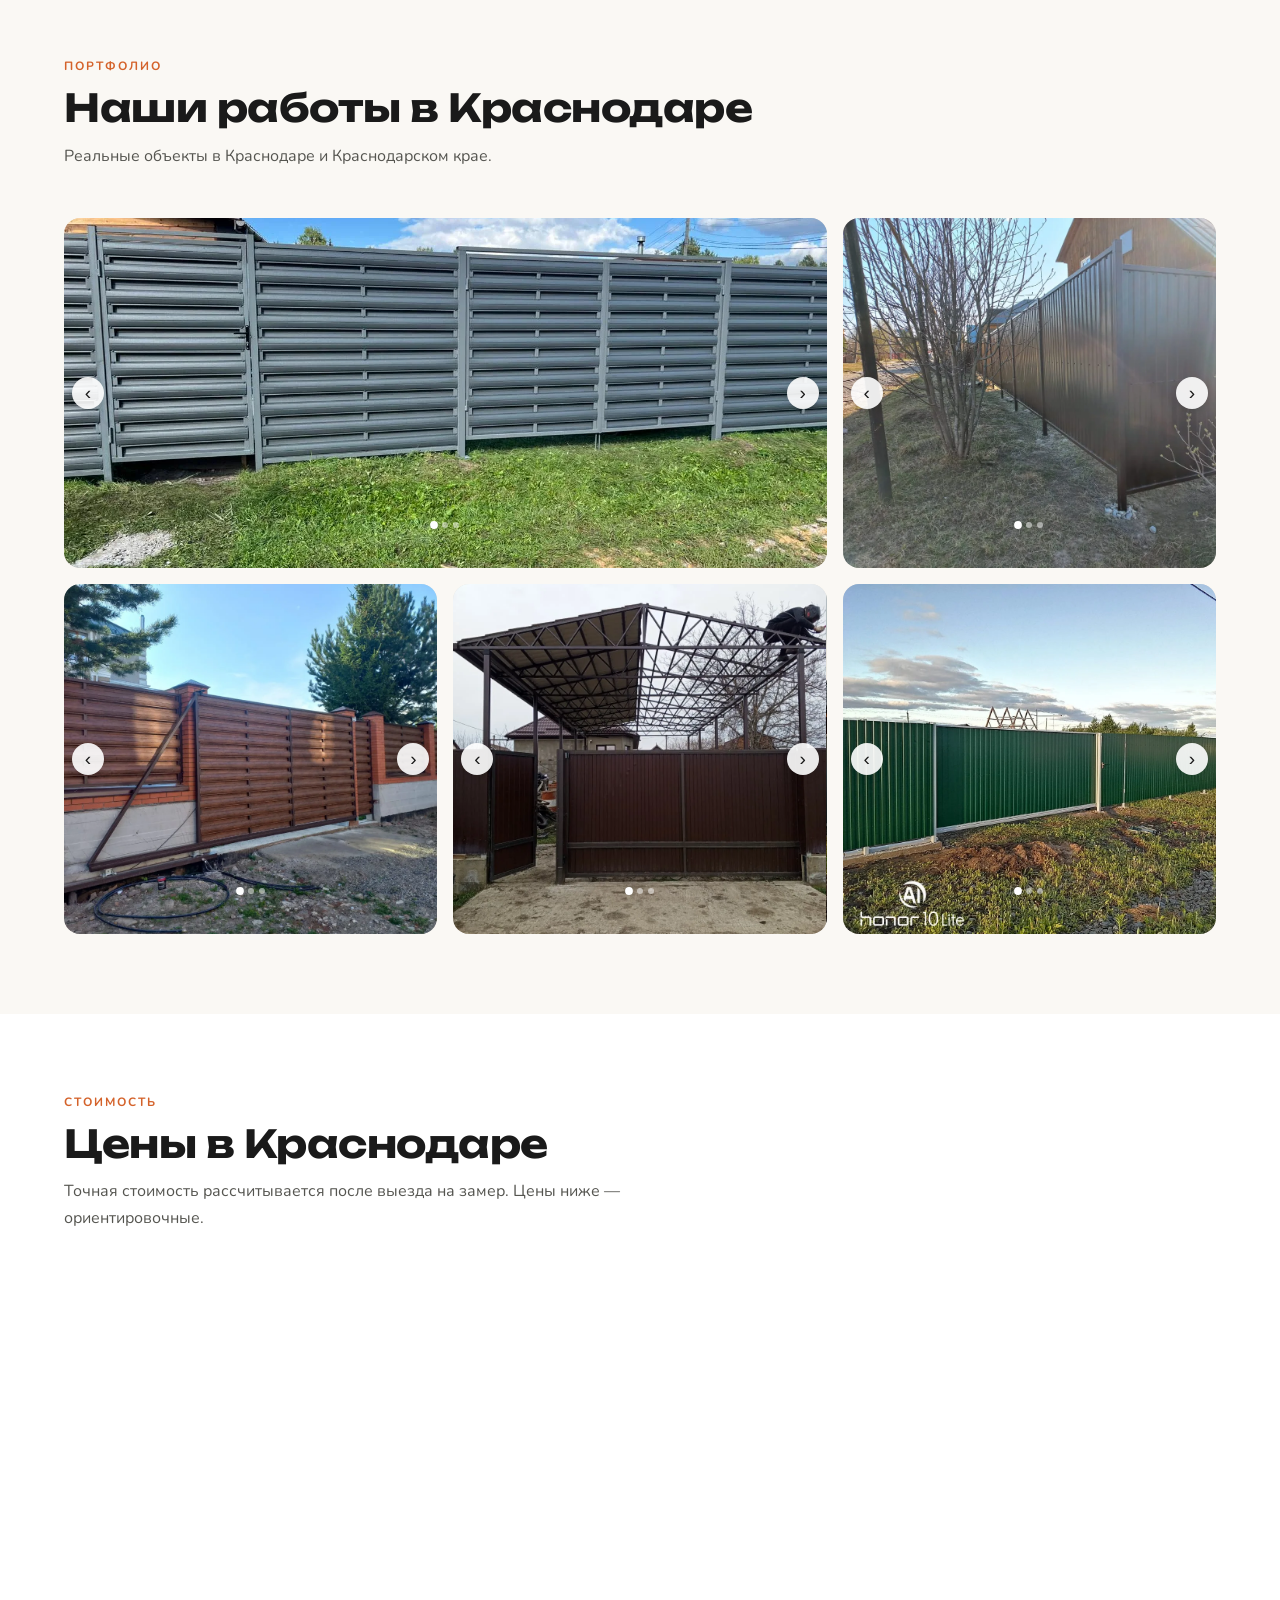
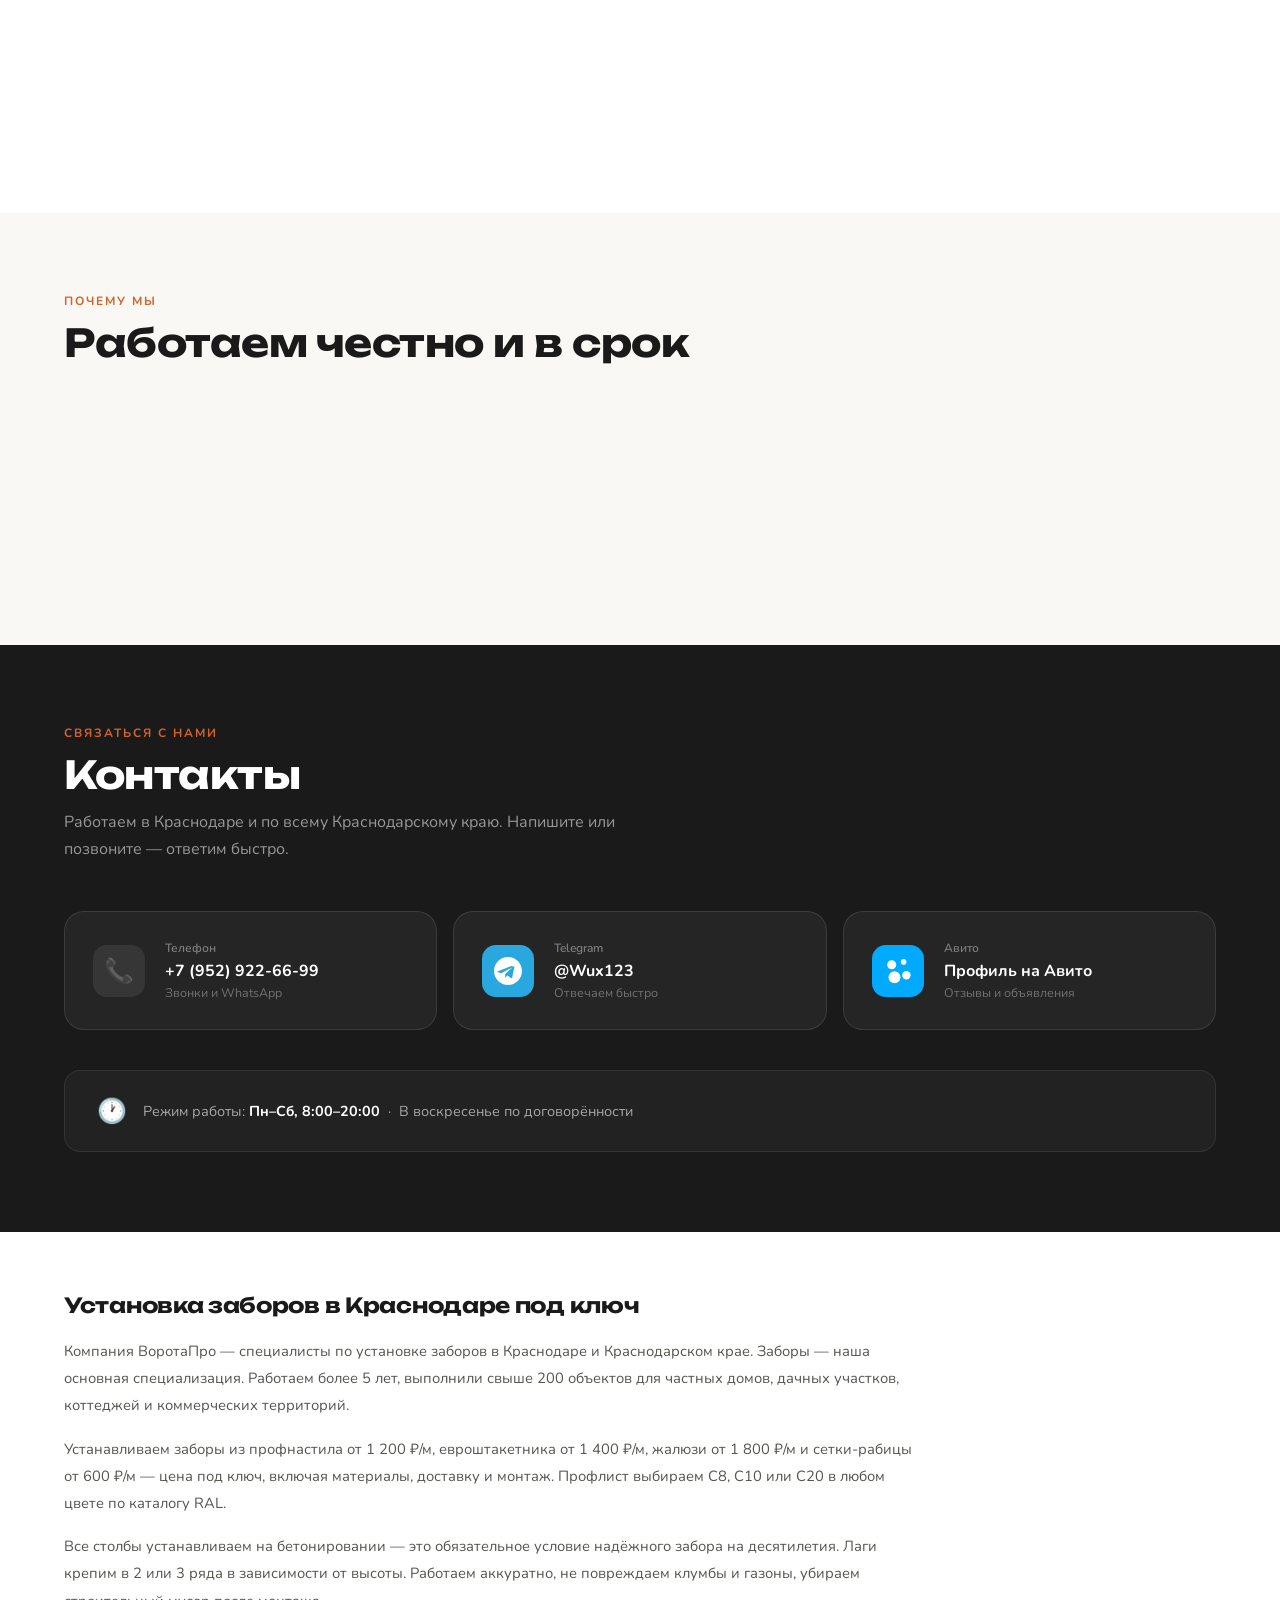
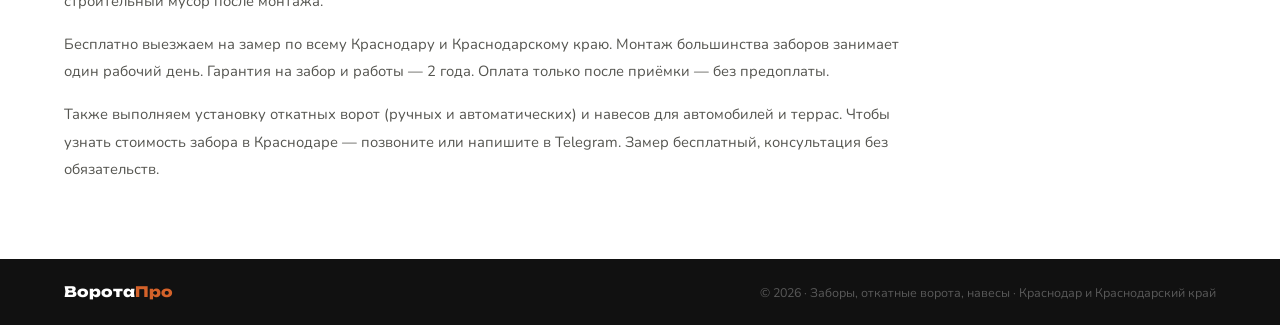
==== commit 8f16e029: "Update index.html" ====
--- a/index.html
+++ b/index.html
@@ -223,7 +223,7 @@
   <div class="about-grid">
 
     <div class="about-text">
-      <p>Мы — команда опытных мастеров из Краснодара. Уже более 5 лет занимаемся установкой заборов, Откатных и навесов. За это время реализовали более 200 объектов — от небольших дачных участков до крупных коммерческих территорий.</p>
+      <p>Мы — команда опытных мастеров из Краснодара. Уже более 5 лет занимаемся установкой Заборов, откатных и навесов. За это время реализовали более 200 объектов — от небольших дачных участков до крупных коммерческих территорий.</p>
       <p>Работаем полностью без посредников: сами выезжаем на замер и сами монтируем. Это позволяет держать цены честными и полностью контролировать качество на каждом этапе.</p>
       <p>Основная зона работы — Краснодар и Краснодарский край. Однако выезжаем и за его пределы — в соседние регионы и города. Всё индивидуально: стоимость выезда и сроки обсуждаем лично, находим удобное решение для каждого клиента. Просто позвоните или напишите — договоримся.</p>
       <p>Нам важно чтобы клиент остался доволен. Поэтому не исчезаем после монтажа — всегда на связи, отвечаем на вопросы и при необходимости приезжаем по гарантии.</p>
@@ -315,6 +315,42 @@
     <div class="gallery-item reveal" data-slider>
       <div class="slider-track">
         <div class="slide">
+          <img src="foto/work/evro1.webp" alt="Забор из евроштакетника Краснодар"/>
+        </div>
+        <div class="slide">
+          <img src="foto/work/evro2.webp" alt="Забор евроштакетник установка Краснодар"/>
+        </div>
+        <div class="slide">
+          <img src="foto/work/evro3.webp" alt="Забор под ключ Краснодар"/>
+        </div>
+      </div>
+      <button class="slider-btn slider-prev">&#8249;</button>
+      <button class="slider-btn slider-next">&#8250;</button>
+      <div class="slider-dots"></div>
+      <div class="overlay"><span class="overlay-tag">Забор</span></div>
+    </div>
+
+    <div class="gallery-item reveal" data-slider>
+      <div class="slider-track">
+        <div class="slide">
+          <img src="foto/work/sek1.webp" alt="Забор из профнастила Краснодар"/>
+        </div>
+        <div class="slide">
+          <img src="foto/work/sek2.webp" alt="Секционный забор профлист Краснодар"/>
+        </div>
+        <div class="slide">
+          <img src="foto/work/sek3.webp" alt="Забор профнастил цена Краснодар"/>
+        </div>
+      </div>
+      <button class="slider-btn slider-prev">&#8249;</button>
+      <button class="slider-btn slider-next">&#8250;</button>
+      <div class="slider-dots"></div>
+      <div class="overlay"><span class="overlay-tag">Забор профнастил</span></div>
+    </div>
+
+    <div class="gallery-item reveal" data-slider>
+      <div class="slider-track">
+        <div class="slide">
           <img src="foto/work/otkat1.webp" alt="Откатные ворота Краснодар"/>
         </div>
         <div class="slide">
@@ -329,25 +365,7 @@
       <div class="slider-dots"></div>
       <div class="overlay"><span class="overlay-tag">Откатные ворота</span></div>
     </div>
-
-    <div class="gallery-item reveal" data-slider>
-      <div class="slider-track">
-        <div class="slide">
-          <img src="foto/work/evro1.webp" alt="Забор из евроштакетника Краснодар"/>
-        </div>
-        <div class="slide">
-          <img src="foto/work/evro2.webp" alt="Забор евроштакетник установка Краснодар"/>
-        </div>
-        <div class="slide">
-          <img src="foto/work/evro3.webp" alt="Забор под ключ Краснодар"/>
-        </div>
-      </div>
-      <button class="slider-btn slider-prev">&#8249;</button>
-      <button class="slider-btn slider-next">&#8250;</button>
-      <div class="slider-dots"></div>
-      <div class="overlay"><span class="overlay-tag">Забор</span></div>
-    </div>
-
+    
     <div class="gallery-item reveal" data-slider>
       <div class="slider-track">
         <div class="slide">
@@ -364,24 +382,6 @@
       <button class="slider-btn slider-next">&#8250;</button>
       <div class="slider-dots"></div>
       <div class="overlay"><span class="overlay-tag">Навес</span></div>
-    </div>
-
-    <div class="gallery-item reveal" data-slider>
-      <div class="slider-track">
-        <div class="slide">
-          <img src="foto/work/sek1.webp" alt="Забор из профнастила Краснодар"/>
-        </div>
-        <div class="slide">
-          <img src="foto/work/sek2.webp" alt="Секционный забор профлист Краснодар"/>
-        </div>
-        <div class="slide">
-          <img src="foto/work/sek3.webp" alt="Забор профнастил цена Краснодар"/>
-        </div>
-      </div>
-      <button class="slider-btn slider-prev">&#8249;</button>
-      <button class="slider-btn slider-next">&#8250;</button>
-      <div class="slider-dots"></div>
-      <div class="overlay"><span class="overlay-tag">Забор профнастил</span></div>
     </div>
 
     <div class="gallery-item reveal" data-slider>
@@ -411,6 +411,33 @@
   <h2 class="section-title">Цены в Краснодаре</h2>
   <p class="section-sub">Точная стоимость рассчитывается после выезда на замер. Цены ниже — ориентировочные.</p>
   <div class="prices-grid">
+    <div class="price-card featured reveal">
+      <div class="featured-badge">⭐ Популярно</div>
+      <div class="price-category">Заборы</div>
+      <div class="price-title">Забор из профнастила</div>
+      <div class="price-from">от</div>
+      <div class="price-amount">1 200 ₽</div>
+      <div class="price-unit">за погонный метр</div>
+      <ul class="price-list">
+        <li>Столбы на бетонировании</li>
+        <li>Лаги 2 или 3 ряда</li>
+        <li>Профнастил С8/С10/С20</li>
+        <li>Любой цвет RAL</li>
+      </ul>
+    </div>
+    <div class="price-card reveal">
+      <div class="price-category">Заборы</div>
+      <div class="price-title">Евроштакетник / Жалюзи</div>
+      <div class="price-from">от</div>
+      <div class="price-amount">1 400 ₽</div>
+      <div class="price-unit">за погонный метр</div>
+      <ul class="price-list">
+        <li>Столбы на бетонировании</li>
+        <li>Одно- или двустороннее</li>
+        <li>Любой цвет RAL</li>
+        <li>Сетка-рабица от 600 ₽/м</li>
+      </ul>
+    </div>
     <div class="price-card reveal">
       <div class="price-category">Ворота</div>
       <div class="price-title">Откатные ворота (ручные)</div>
@@ -424,34 +451,6 @@
         <li>Грунтовка и покраска</li>
       </ul>
     </div>
-    <div class="price-card featured reveal">
-      <div class="featured-badge">⭐ Популярно</div>
-      <div class="price-category">Ворота</div>
-      <div class="price-title">Откатные ворота (автоматика)</div>
-      <div class="price-from">от</div>
-      <div class="price-amount">35 000 ₽</div>
-      <div class="price-unit">монтаж под ключ</div>
-      <ul class="price-list">
-        <li>Автоматический привод</li>
-        <li>2 пульта управления</li>
-        <li>Фотоэлементы безопасности</li>
-        <li>Концевые выключатели</li>
-        <li>Подключение и настройка</li>
-      </ul>
-    </div>
-    <div class="price-card reveal">
-      <div class="price-category">Заборы</div>
-      <div class="price-title">Забор из профлиста</div>
-      <div class="price-from">от</div>
-      <div class="price-amount">1 200 ₽</div>
-      <div class="price-unit">за погонный метр</div>
-      <ul class="price-list">
-        <li>Столбы на бетонировании</li>
-        <li>Лаги 2 или 3 ряда</li>
-        <li>Профнастил С8/С10/С20</li>
-        <li>Любой цвет RAL</li>
-      </ul>
-    </div>
     <div class="price-card reveal">
       <div class="price-category">Навесы</div>
       <div class="price-title">Навес на металлокаркасе</div>
@@ -555,18 +554,18 @@
 <!-- SEO TEXT -->
 <section class="seo-text">
   <div class="seo-text-inner">
-    <h2>Установка откатных ворот в Краснодаре</h2>
-    <p>Компания ВоротаПро выполняет установку откатных ворот в Краснодаре и Краснодарском крае под ключ. Мы берёмся за весь цикл работ: выезд на объект, замер, изготовление конструкции, доставка, монтаж и настройка автоматики. Работаем более 5 лет, выполнили свыше 200 объектов для частных домов, дачных участков и коммерческих территорий.</p>
-    <p>Установка заборов в Краснодаре — ещё одно наше направление. Монтируем заборы из профнастила, евроштакетника, сетки-рабицы и 3D-секций. Столбы бетонируем, лаги крепим надёжно, профлист подбираем любого цвета по каталогу RAL. Работаем аккуратно и убираем строительный мусор после себя.</p>
-    <p>Навесы в Краснодаре устанавливаем для автомобилей, террас и входных групп. Используем профильную трубу, поликарбонат и профлист. Все металлоконструкции грунтуем и красим — защита от коррозии обязательна в условиях влажного климата Краснодарского края.</p>
-    <p>Бесплатно выезжаем на замер по Краснодару и Краснодарскому краю. Выезд за пределы региона возможен — условия обсуждаем индивидуально. Срок монтажа большинства объектов — 1 рабочий день. Гарантия на все работы и конструкции — 2 года. Оплата после завершения монтажа.</p>
-    <p>Чтобы узнать стоимость откатных ворот, забора или навеса в Краснодаре — позвоните нам или напишите в Telegram. Замер бесплатный, консультация без обязательств.</p>
+    <h2>Установка заборов в Краснодаре под ключ</h2>
+    <p>Компания ВоротаПро — специалисты по установке заборов в Краснодаре и Краснодарском крае. Заборы — наша основная специализация. Работаем более 5 лет, выполнили свыше 200 объектов для частных домов, дачных участков, коттеджей и коммерческих территорий.</p>
+    <p>Устанавливаем заборы из профнастила от 1 200 ₽/м, евроштакетника от 1 400 ₽/м, жалюзи от 1 800 ₽/м и сетки-рабицы от 600 ₽/м — цена под ключ, включая материалы, доставку и монтаж. Профлист выбираем С8, С10 или С20 в любом цвете по каталогу RAL.</p>
+    <p>Все столбы устанавливаем на бетонировании — это обязательное условие надёжного забора на десятилетия. Лаги крепим в 2 или 3 ряда в зависимости от высоты. Работаем аккуратно, не повреждаем клумбы и газоны, убираем строительный мусор после монтажа.</p>
+    <p>Бесплатно выезжаем на замер по всему Краснодару и Краснодарскому краю. Монтаж большинства заборов занимает один рабочий день. Гарантия на забор и работы — 2 года. Оплата только после приёмки — без предоплаты.</p>
+    <p>Также выполняем установку откатных ворот (ручных и автоматических) и навесов для автомобилей и террас. Чтобы узнать стоимость забора в Краснодаре — позвоните или напишите в Telegram. Замер бесплатный, консультация без обязательств.</p>
   </div>
 </section>
 <!-- FOOTER -->
 <footer>
   <a class="footer-logo" href="#" aria-label="ВоротаПро Краснодар">Ворота<span>Про</span></a>
-  <div class="footer-copy">© 2026 · Откатные ворота, заборы, навесы · Краснодар и Краснодарский край</div>
+  <div class="footer-copy">© 2026 · Заборы, откатные ворота, навесы · Краснодар и Краснодарский край</div>
 </footer>
 
 <!-- FLOATING CALL BUTTON -->
